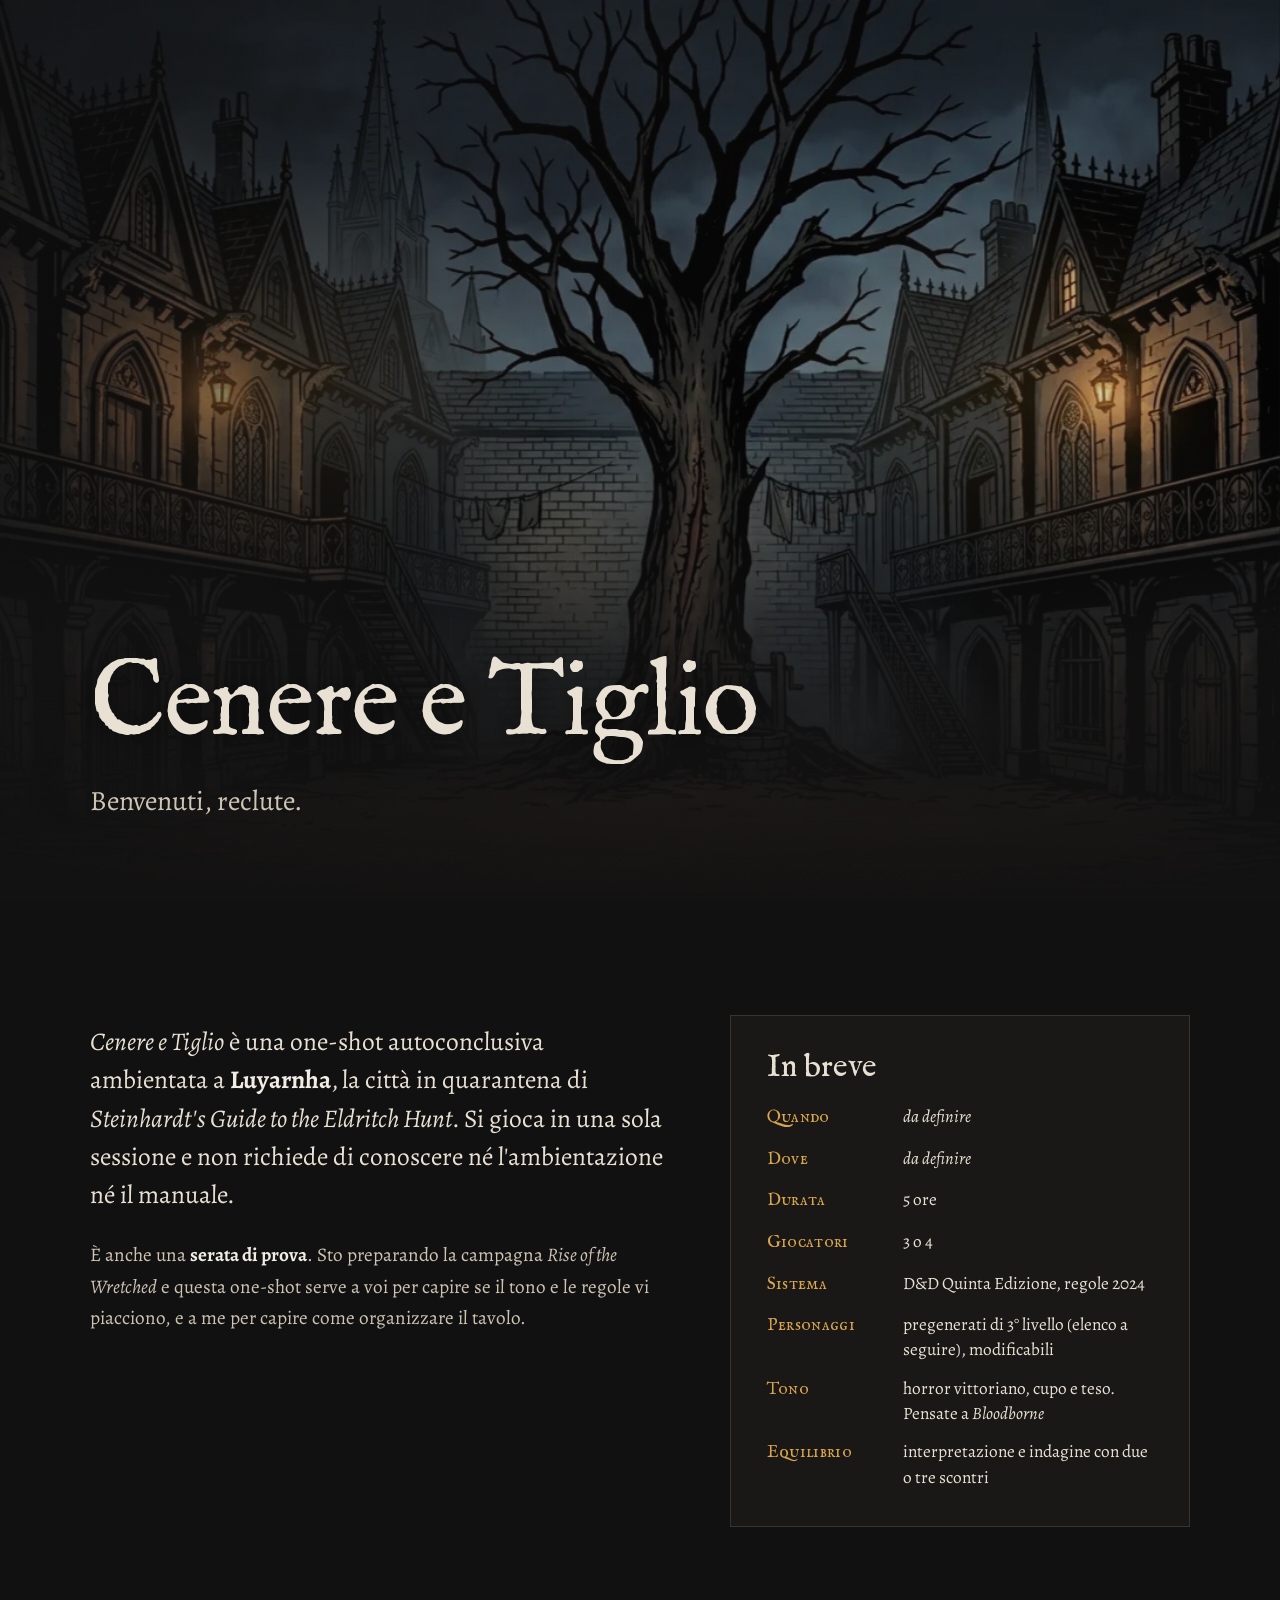
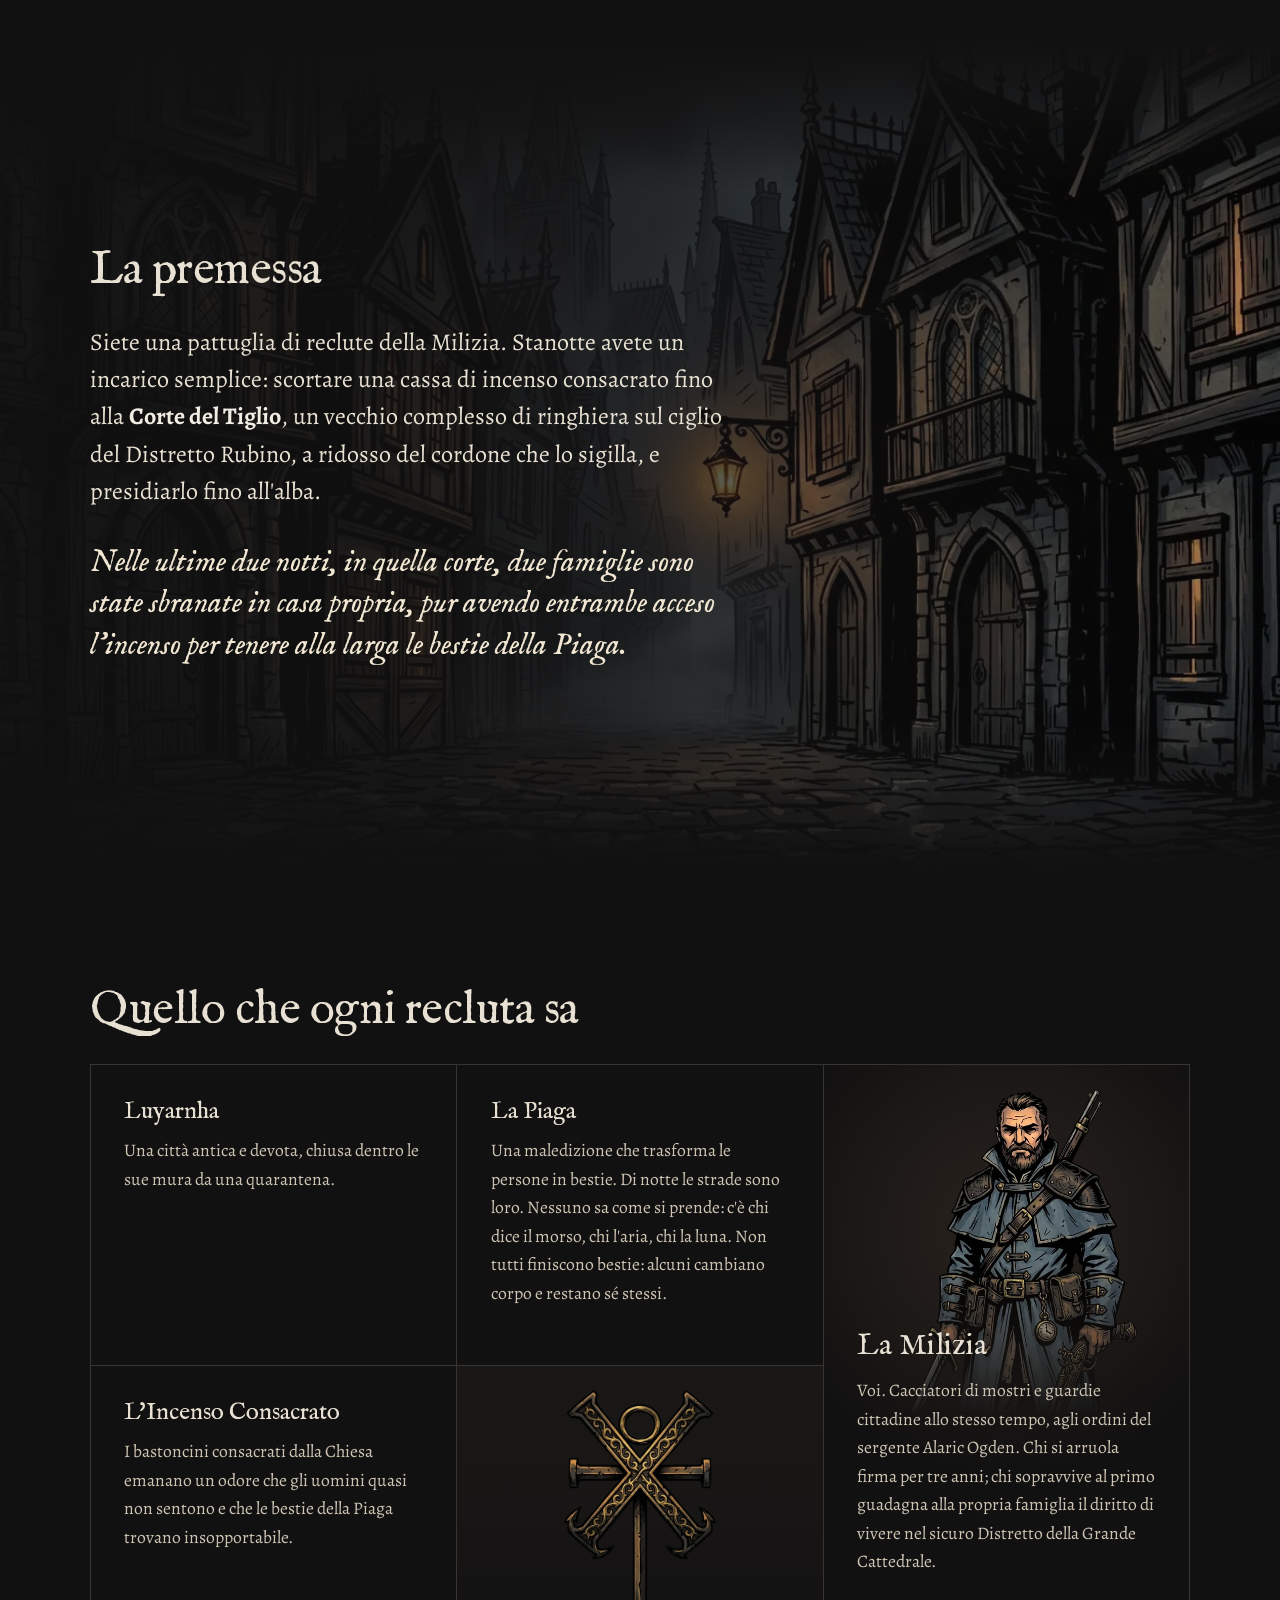
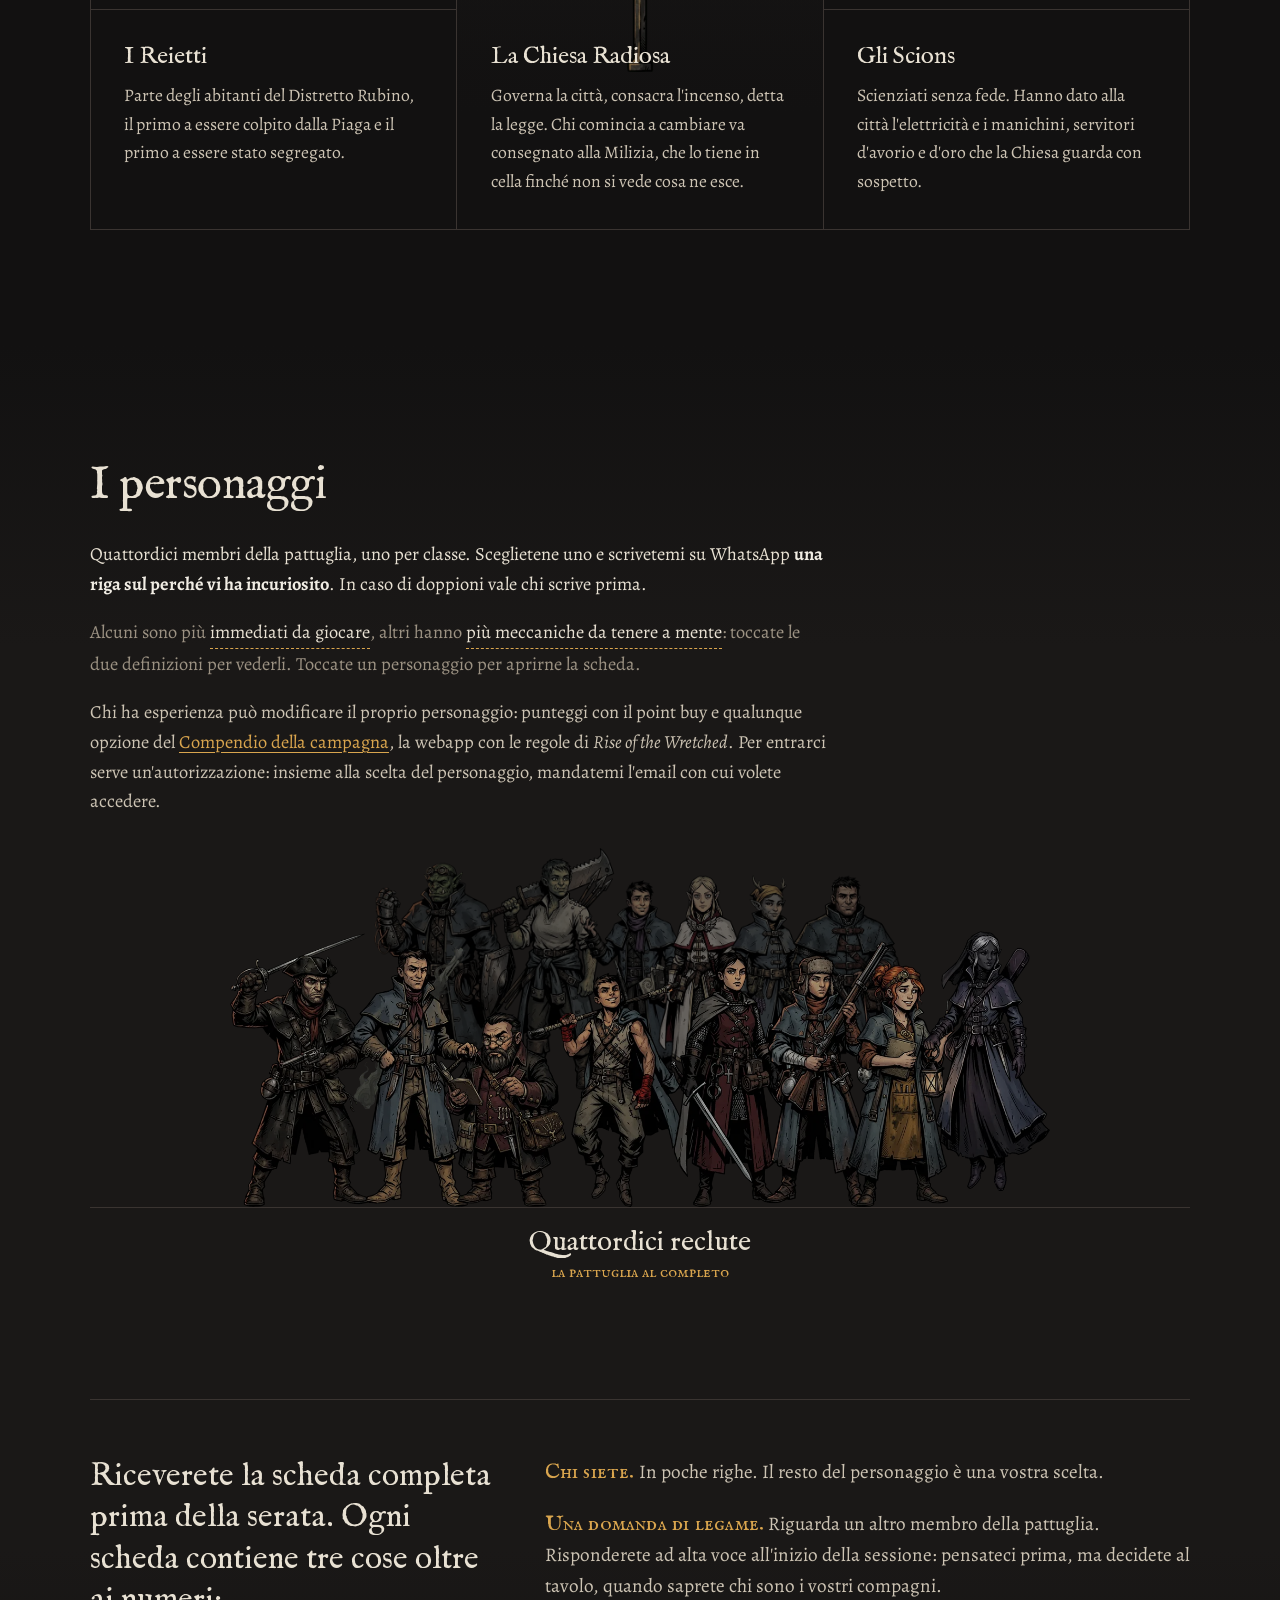
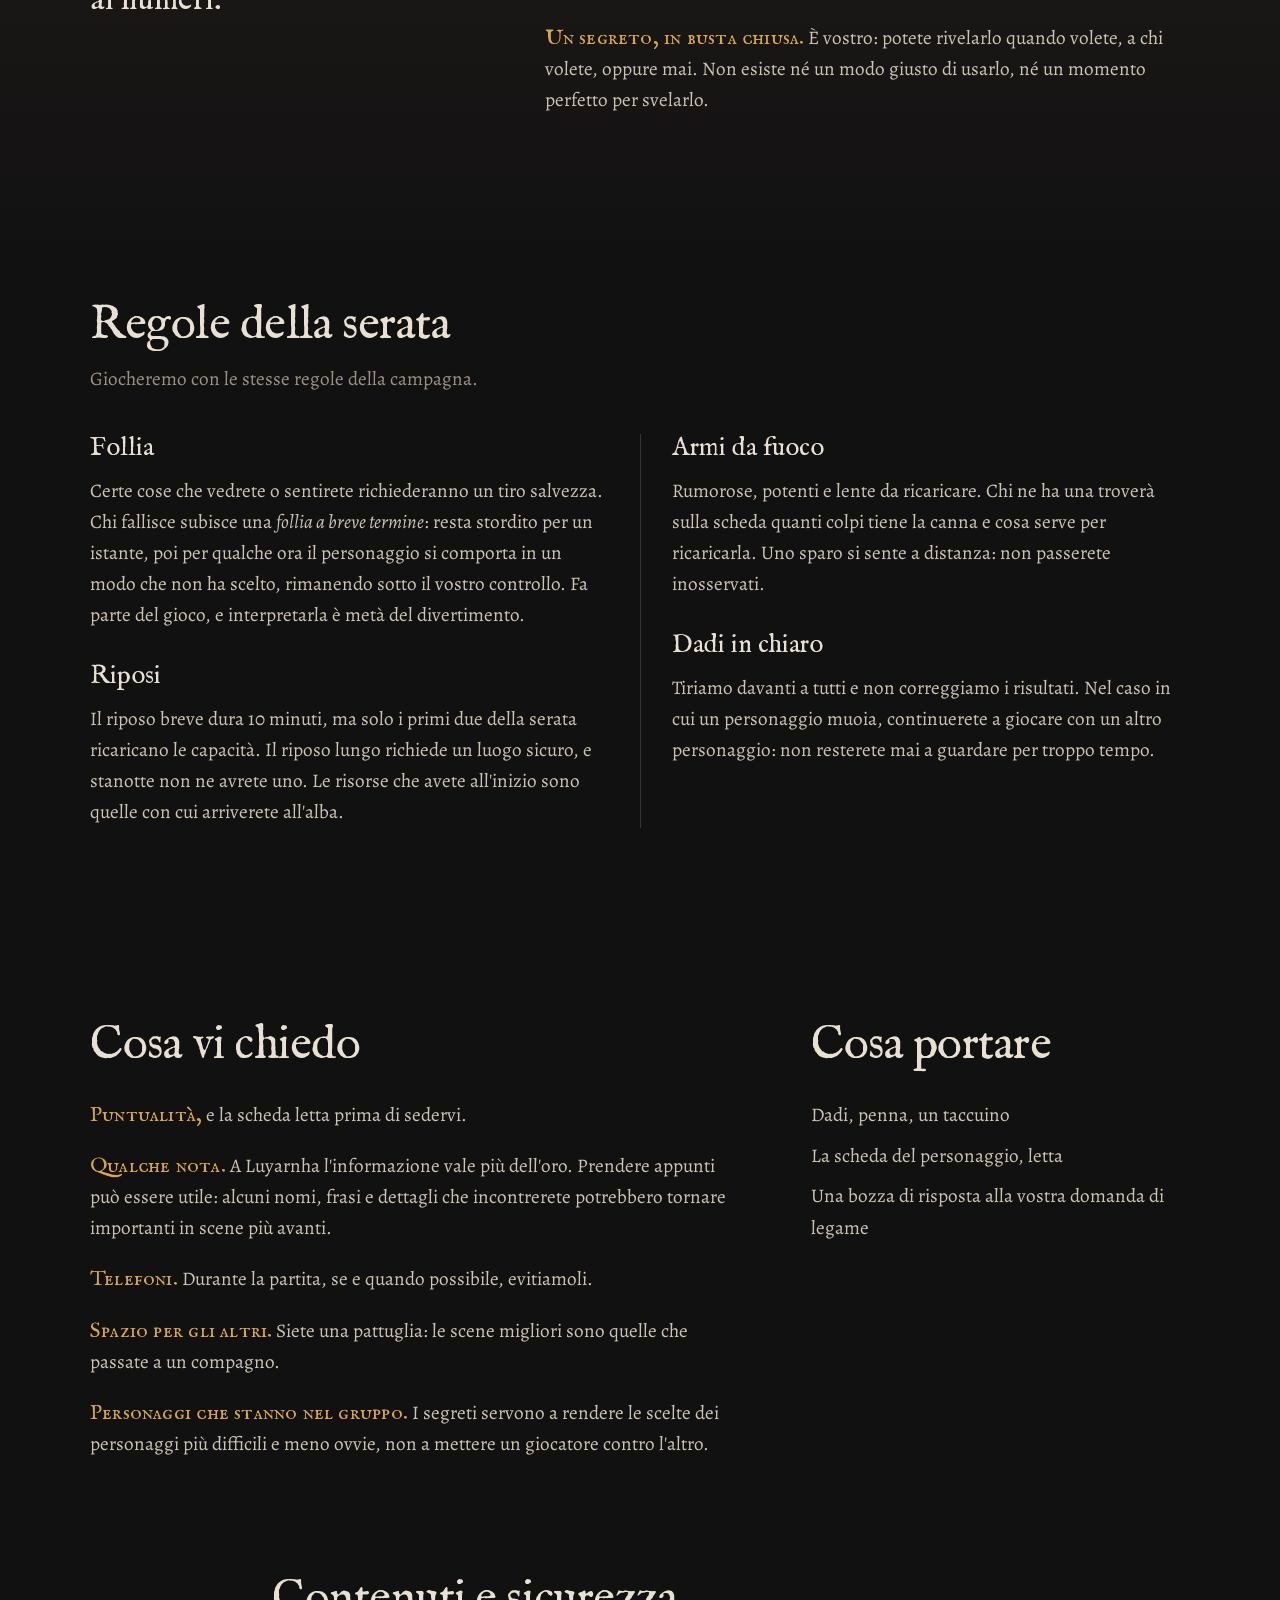
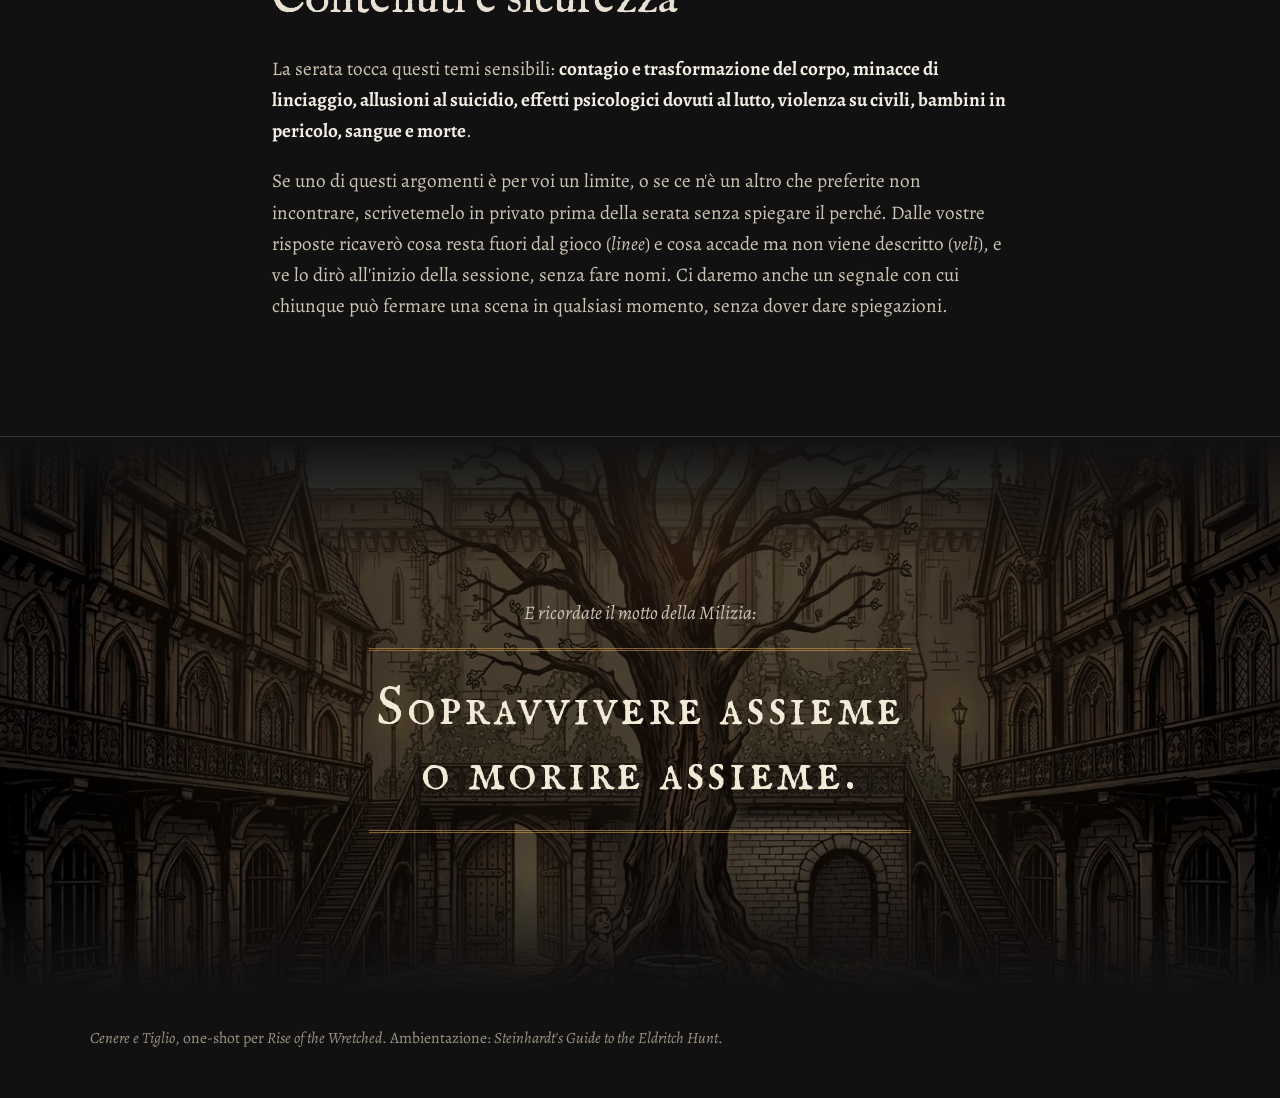
==== index.html @ 5879a82a "Via occhiello, strisce, riquadri, numerazioni e comparse del testo; filtro nella frase, palette fuli" ====
<!doctype html>
<html lang="it">
<head>
  <meta charset="utf-8">
  <meta name="viewport" content="width=device-width, initial-scale=1">
  <title>Cenere e Tiglio · Player Primer</title>
  <meta name="description" content="Una one-shot horror vittoriana a Luyarnha, la città in quarantena. Serata di prova per la campagna Rise of the Wretched.">
  <meta name="theme-color" content="#121111">
  <meta name="color-scheme" content="dark">

  <!-- Anteprima per WhatsApp: l'immagine deve avere un indirizzo assoluto -->
  <meta property="og:type" content="website">
  <meta property="og:locale" content="it_IT">
  <meta property="og:title" content="Cenere e Tiglio">
  <meta property="og:description" content="Benvenuti, reclute. Una one-shot a Luyarnha, la città in quarantena.">
  <meta property="og:image" content="https://eosgithub.github.io/cenere-e-tiglio/assets/img/anteprima.jpg">
  <meta property="og:image:width" content="1200">
  <meta property="og:image:height" content="630">

  <link rel="preload" as="image" href="assets/img/corte-del-tiglio.webp" imagesrcset="assets/img/corte-del-tiglio-800.webp 800w, assets/img/corte-del-tiglio.webp 1376w" imagesizes="100vw">
  <link rel="preload" as="font" type="font/woff2" href="assets/fonts/im-fell-english-latin-400-normal.woff2" crossorigin>
  <link rel="preload" as="font" type="font/woff2" href="assets/fonts/alegreya-latin-400-normal.woff2" crossorigin>
  <link rel="stylesheet" href="assets/style.css">
  <script>document.documentElement.classList.add('js')</script>
</head>
<body>

<nav class="nav" aria-label="Sezioni">
  <a class="nav__brand" href="#inizio">Cenere e Tiglio</a>
  <ul class="nav__links">
    <li><a href="#premessa">Premessa</a></li>
    <li><a href="#recluta">Cosa sapete</a></li>
    <li><a href="#personaggi">Personaggi</a></li>
    <li><a href="#regole">Regole</a></li>
    <li><a href="#sicurezza">Sicurezza</a></li>
  </ul>
</nav>

<header class="hero" id="inizio">
  <picture class="hero__bg">
    <source type="image/webp" srcset="assets/img/corte-del-tiglio-800.webp 800w, assets/img/corte-del-tiglio.webp 1376w" sizes="100vw">
    <img src="assets/img/corte-del-tiglio.webp" alt="La Corte del Tiglio al calare della notte: ballatoi in ferro battuto attorno a un grande tiglio spoglio e a un pozzo, due lanterne accese." width="1376" height="768" fetchpriority="high">
  </picture>
  <div class="hero__glow" aria-hidden="true"></div>
  <div class="hero__fog" aria-hidden="true"></div>
  <div class="hero__content">
    <h1 class="hero__title">Cenere e Tiglio</h1>
    <p class="hero__sub">Benvenuti, reclute.</p>
  </div>
</header>

<main>

  <section class="intro wrap" aria-label="Presentazione">
    <div class="intro__text">
      <p class="lede"><em>Cenere e Tiglio</em> è una one-shot autoconclusiva ambientata a <strong>Luyarnha</strong>, la città in quarantena di <em>Steinhardt's Guide to the Eldritch Hunt</em>. Si gioca in una sola sessione e non richiede di conoscere né l'ambientazione né il manuale.</p>
      <p>È anche una <strong>serata di prova</strong>. Sto preparando la campagna <em>Rise of the Wretched</em> e questa one-shot serve a voi per capire se il tono e le regole vi piacciono, e a me per capire come organizzare il tavolo.</p>
    </div>

    <aside class="orders" aria-labelledby="in-breve">
      <h2 id="in-breve" class="orders__title">In breve</h2>
      <dl class="orders__list">
        <div><dt>Quando</dt><dd><em>da definire</em></dd></div>
        <div><dt>Dove</dt><dd><em>da definire</em></dd></div>
        <div><dt>Durata</dt><dd>5 ore</dd></div>
        <div><dt>Giocatori</dt><dd>3 o 4</dd></div>
        <div><dt>Sistema</dt><dd>D&amp;D Quinta Edizione, regole 2024</dd></div>
        <div><dt>Personaggi</dt><dd>pregenerati di 3° livello (elenco a seguire), modificabili</dd></div>
        <div><dt>Tono</dt><dd>horror vittoriano, cupo e teso. Pensate a <em>Bloodborne</em></dd></div>
        <div><dt>Equilibrio</dt><dd>interpretazione e indagine con due o tre scontri</dd></div>
      </dl>
    </aside>
  </section>

  <section class="premise" id="premessa" aria-labelledby="premessa-titolo">
    <img class="premise__bg lantern" src="assets/img/vicolo-del-coprifuoco.webp" alt="" width="1376" height="768" loading="lazy" decoding="async">
    <div class="premise__inner wrap">
      <h2 id="premessa-titolo" class="h2">La premessa</h2>
      <p class="premise__lead">Siete una pattuglia di reclute della Milizia. Stanotte avete un incarico semplice: scortare una cassa di incenso consacrato fino alla <strong>Corte del Tiglio</strong>, un vecchio complesso di ringhiera sul ciglio del Distretto Rubino, a ridosso del cordone che lo sigilla, e presidiarlo fino all'alba.</p>
      <p class="premise__dread">Nelle ultime due notti, in quella corte, due famiglie sono state sbranate in casa propria, pur avendo entrambe acceso l'incenso per tenere alla larga le bestie della Piaga.</p>
    </div>
  </section>

  <section class="lore wrap" id="recluta" aria-labelledby="recluta-titolo">
    <h2 id="recluta-titolo" class="h2">Quello che ogni recluta sa</h2>
    <div class="lore__grid">
      <article class="lore__cell lore__cell--lu">
        <h3>Luyarnha</h3>
        <p>Una città antica e devota, chiusa dentro le sue mura da una quarantena.</p>
      </article>
      <article class="lore__cell lore__cell--pi">
        <h3>La Piaga</h3>
        <p>Una maledizione che trasforma le persone in bestie. Di notte le strade sono loro. Nessuno sa come si prende: c'è chi dice il morso, chi l'aria, chi la luna. Non tutti finiscono bestie: alcuni cambiano corpo e restano sé stessi.</p>
      </article>
      <article class="lore__cell lore__cell--mi">
        <img class="lore__ogden" src="assets/img/sergente-ogden.webp" alt="Il sergente Alaric Ogden: barba brizzolata, cappotto blu della Milizia, spada in una mano e pistola nell'altra." width="520" height="896" loading="lazy" decoding="async">
        <div class="lore__mi-text">
          <h3>La Milizia</h3>
          <p>Voi. Cacciatori di mostri e guardie cittadine allo stesso tempo, agli ordini del sergente Alaric Ogden. Chi si arruola firma per tre anni; chi sopravvive al primo guadagna alla propria famiglia il diritto di vivere nel sicuro Distretto della Grande Cattedrale.</p>
        </div>
      </article>
      <article class="lore__cell lore__cell--in">
        <h3>L'Incenso Consacrato</h3>
        <p>I bastoncini consacrati dalla Chiesa emanano un odore che gli uomini quasi non sentono e che le bestie della Piaga trovano insopportabile.</p>
      </article>
      <article class="lore__cell lore__cell--ch">
        <img class="lore__symbol" src="assets/img/innarda.webp" alt="L'Innarda, il simbolo della Chiesa Radiosa: ferro annerito e oro, un anello sopra una croce con quattro bracci uncinati." width="380" height="705" loading="lazy" decoding="async">
        <h3>La Chiesa Radiosa</h3>
        <p>Governa la città, consacra l'incenso, detta la legge. Chi comincia a cambiare va consegnato alla Milizia, che lo tiene in cella finché non si vede cosa ne esce.</p>
      </article>
      <article class="lore__cell lore__cell--re">
        <h3>I Reietti</h3>
        <p>Parte degli abitanti del Distretto Rubino, il primo a essere colpito dalla Piaga e il primo a essere stato segregato.</p>
      </article>
      <article class="lore__cell lore__cell--sc">
        <h3>Gli Scions</h3>
        <p>Scienziati senza fede. Hanno dato alla città l'elettricità e i manichini, servitori d'avorio e d'oro che la Chiesa guarda con sospetto.</p>
      </article>
    </div>
  </section>

  <section class="cast" id="personaggi" aria-labelledby="personaggi-titolo">
    <div class="wrap">
      <div class="cast__head">
        <h2 id="personaggi-titolo" class="h2">I personaggi</h2>
        <p>Quattordici membri della pattuglia, uno per classe. Sceglietene uno e scrivetemi su WhatsApp <strong>una riga sul perché vi ha incuriosito</strong>. In caso di doppioni vale chi scrive prima.</p>
        <p class="muted">Alcuni sono più <button type="button" class="inline-filter" data-filtro="immediati" aria-pressed="false">immediati da giocare</button>, altri hanno <button type="button" class="inline-filter" data-filtro="meccaniche" aria-pressed="false">più meccaniche da tenere a mente</button>: toccate le due definizioni per vederli. Toccate un personaggio per aprirne la scheda.</p>
        <p class="cast__custom">Chi ha esperienza può modificare il proprio personaggio: punteggi con il point buy e qualunque opzione del <a href="https://rotw-companion.pages.dev" target="_blank" rel="noopener">Compendio della campagna</a>, la webapp con le regole di <em>Rise of the Wretched</em>. Per entrarci serve un'autorizzazione: insieme alla scelta del personaggio, mandatemi l'email con cui volete accedere.</p>
      </div>
      <p class="sr-only" aria-live="polite" id="filtro-stato"></p>

      <!-- Al computer: la pattuglia schierata -->
      <div class="rank-wrap lantern" data-filtro="tutti">
      <ul class="rank rank--rear" role="list">
        <li><button type="button" class="fig" data-scheda="oswin" data-gruppo="meccaniche"><img src="assets/img/schiera/oswin.webp" alt="" width="348" height="560" loading="lazy" decoding="async"><span class="fig__cap"><span class="fig__name">Oswin Tarrant</span> <span class="fig__class">Artefice, orco</span> <span class="fig__line">Meccanico cresciuto nelle officine delle miniere. Rimette in funzione ciò che si rompe</span></span></button></li>
        <li><button type="button" class="fig" data-scheda="ghira" data-gruppo="immediati"><img src="assets/img/schiera/ghira.webp" alt="" width="334" height="560" loading="lazy" decoding="async"><span class="fig__cap"><span class="fig__name">Ghira Dolmen</span> <span class="fig__class">Barbaro, orca</span> <span class="fig__line">Trovata un mese fa davanti al cordone, senza memoria e senza nome</span></span></button></li>
        <li><button type="button" class="fig" data-scheda="lucan" data-gruppo="meccaniche"><img src="assets/img/schiera/lucan.webp" alt="" width="284" height="560" loading="lazy" decoding="async"><span class="fig__cap"><span class="fig__name">Lucan Fenwick</span> <span class="fig__class">Bardo, umano</span> <span class="fig__line">Ex voce del coro della Cattedrale, scrivano, uno che si fa raccontare le cose</span></span></button></li>
        <li><button type="button" class="fig" data-scheda="iveta" data-gruppo="meccaniche"><img src="assets/img/schiera/iveta.webp" alt="" width="241" height="560" loading="lazy" decoding="async"><span class="fig__cap"><span class="fig__name">Sorella Iveta Lorne</span> <span class="fig__class">Chierico, elfa</span> <span class="fig__line">Guaritrice di pattuglia, con la mantellina bianca. Crede nella Chiesa Radiosa</span></span></button></li>
        <li><button type="button" class="fig" data-scheda="sorrel" data-gruppo="meccaniche"><img src="assets/img/schiera/sorrel.webp" alt="" width="244" height="560" loading="lazy" decoding="async"><span class="fig__cap"><span class="fig__name">Sorrel Ashby</span> <span class="fig__class">Druido, elfa</span> <span class="fig__line">Erborista del bazar, prepara i decotti che tengono in piedi la squadra</span></span></button></li>
        <li><button type="button" class="fig" data-scheda="bran" data-gruppo="immediati"><img src="assets/img/schiera/bran.webp" alt="" width="297" height="560" loading="lazy" decoding="async"><span class="fig__cap"><span class="fig__name">Brannoch “Bran” Ostler</span> <span class="fig__class">Guerriero, umano</span> <span class="fig__line">Il più anziano di servizio, quello che firmerà il rapporto a fine missione</span></span></button></li>
      </ul>
      <ul class="rank rank--front" role="list">
        <li><button type="button" class="fig" data-scheda="halvard" data-gruppo="meccaniche"><img src="assets/img/schiera/halvard.webp" alt="" width="281" height="560" loading="lazy" decoding="async"><span class="fig__cap"><span class="fig__name">Halvard Pryce</span> <span class="fig__class">Jaeger, umano</span> <span class="fig__line">Un Cacciatore novizio, stocco in una mano, pistola nell'altra</span></span></button></li>
        <li><button type="button" class="fig" data-scheda="kasimir" data-gruppo="immediati"><img src="assets/img/schiera/kasimir.webp" alt="" width="285" height="560" loading="lazy" decoding="async"><span class="fig__cap"><span class="fig__name">Kasimir Dray</span> <span class="fig__class">Ladro, umano</span> <span class="fig__line">Nato nel Distretto Rubino, uscito tre giorni prima che lo segregassero</span></span></button></li>
        <li><button type="button" class="fig" data-scheda="emeric" data-gruppo="meccaniche"><img src="assets/img/schiera/emeric.webp" alt="" width="252" height="560" loading="lazy" decoding="async"><span class="fig__cap"><span class="fig__name">Dottor Emeric Hallow</span> <span class="fig__class">Mago, nano</span> <span class="fig__line">Medico di quartiere e anatomista. Prende appunti su tutto</span></span></button></li>
        <li><button type="button" class="fig" data-scheda="jory" data-gruppo="immediati"><img src="assets/img/schiera/jory.webp" alt="" width="355" height="560" loading="lazy" decoding="async"><span class="fig__cap"><span class="fig__name">Jory Tamm</span> <span class="fig__class">Monaco, umano</span> <span class="fig__line">Ragazzo di strada cresciuto in una palestra di lottatori. Il più giovane, il più veloce</span></span></button></li>
        <li><button type="button" class="fig" data-scheda="aldith" data-gruppo="immediati"><img src="assets/img/schiera/aldith.webp" alt="" width="234" height="560" loading="lazy" decoding="async"><span class="fig__cap"><span class="fig__name">Aldith Wren</span> <span class="fig__class">Paladino, umana</span> <span class="fig__line">Addestrata nella House of Blood. Un baluardo di rettitudine</span></span></button></li>
        <li><button type="button" class="fig" data-scheda="mina" data-gruppo="meccaniche"><img src="assets/img/schiera/mina.webp" alt="" width="268" height="560" loading="lazy" decoding="async"><span class="fig__cap"><span class="fig__name">Wilhelmina “Mina” Krauss</span> <span class="fig__class">Ranger, umana</span> <span class="fig__line">Tiratrice scelta. Riesce a rintracciare le bestie della Piaga prima di chiunque altro</span></span></button></li>
        <li><button type="button" class="fig" data-scheda="nell" data-gruppo="meccaniche"><img src="assets/img/schiera/nell.webp" alt="" width="208" height="560" loading="lazy" decoding="async"><span class="fig__cap"><span class="fig__name">Nell Quist</span> <span class="fig__class">Stregone, umana</span> <span class="fig__line">Apprendista orologiaia. Sa aggiustare qualsiasi cosa</span></span></button></li>
        <li><button type="button" class="fig" data-scheda="isolde" data-gruppo="meccaniche"><img src="assets/img/schiera/isolde.webp" alt="" width="266" height="560" loading="lazy" decoding="async"><span class="fig__cap"><span class="fig__name">Isolde Sedgwick</span> <span class="fig__class">Warlock, elfa</span> <span class="fig__line">Vedova. Nelle notti peggiori è quella che non ha mai paura</span></span></button></li>
      </ul>
    </div>
    <p class="muster__caption" aria-hidden="true"><span class="fig__name">Quattordici reclute</span> <span class="fig__class">la pattuglia al completo</span></p>

      <!-- Al telefono: le carte -->

      <ul class="cast__grid" role="list">
        <li class="pc" data-gruppo="meccaniche">
          <div class="pc__art"><img src="assets/img/pregenerati/oswin.webp" alt="Oswin Tarrant" width="520" height="785" loading="lazy" decoding="async"></div>
          <div class="pc__body">
            <p class="pc__class">Artefice, orco</p>
            <h3 class="pc__name"><button type="button" class="pc__open" data-scheda="oswin" aria-haspopup="dialog">Oswin Tarrant</button></h3>
            <p>Meccanico cresciuto nelle officine delle miniere. Rimette in funzione ciò che si rompe</p>
          </div>
        </li>
        <li class="pc" data-gruppo="immediati">
          <div class="pc__art"><img src="assets/img/pregenerati/ghira.webp" alt="Ghira Dolmen" width="520" height="871" loading="lazy" decoding="async"></div>
          <div class="pc__body">
            <p class="pc__class">Barbaro, orca</p>
            <h3 class="pc__name"><button type="button" class="pc__open" data-scheda="ghira" aria-haspopup="dialog">Ghira Dolmen</button></h3>
            <p>Trovata un mese fa davanti al cordone, senza memoria e senza nome</p>
          </div>
        </li>
        <li class="pc" data-gruppo="meccaniche">
          <div class="pc__art"><img src="assets/img/pregenerati/lucan.webp" alt="Lucan Fenwick" width="520" height="890" loading="lazy" decoding="async"></div>
          <div class="pc__body">
            <p class="pc__class">Bardo, umano</p>
            <h3 class="pc__name"><button type="button" class="pc__open" data-scheda="lucan" aria-haspopup="dialog">Lucan Fenwick</button></h3>
            <p>Ex voce del coro della Cattedrale, scrivano, uno che si fa raccontare le cose</p>
          </div>
        </li>
        <li class="pc" data-gruppo="meccaniche">
          <div class="pc__art"><img src="assets/img/pregenerati/iveta.webp" alt="Sorella Iveta Lorne" width="520" height="1068" loading="lazy" decoding="async"></div>
          <div class="pc__body">
            <p class="pc__class">Chierico, elfa</p>
            <h3 class="pc__name"><button type="button" class="pc__open" data-scheda="iveta" aria-haspopup="dialog">Sorella Iveta Lorne</button></h3>
            <p>Guaritrice di pattuglia, con la mantellina bianca. Crede nella Chiesa Radiosa</p>
          </div>
        </li>
        <li class="pc" data-gruppo="meccaniche">
          <div class="pc__art"><img src="assets/img/pregenerati/sorrel.webp" alt="Sorrel Ashby" width="520" height="1058" loading="lazy" decoding="async"></div>
          <div class="pc__body">
            <p class="pc__class">Druido, elfa</p>
            <h3 class="pc__name"><button type="button" class="pc__open" data-scheda="sorrel" aria-haspopup="dialog">Sorrel Ashby</button></h3>
            <p>Erborista del bazar, prepara i decotti che tengono in piedi la squadra</p>
          </div>
        </li>
        <li class="pc" data-gruppo="immediati">
          <div class="pc__art"><img src="assets/img/pregenerati/bran.webp" alt="Brannoch “Bran” Ostler" width="520" height="869" loading="lazy" decoding="async"></div>
          <div class="pc__body">
            <p class="pc__class">Guerriero, umano</p>
            <h3 class="pc__name"><button type="button" class="pc__open" data-scheda="bran" aria-haspopup="dialog">Brannoch “Bran” Ostler</button></h3>
            <p>Il più anziano di servizio, quello che firmerà il rapporto a fine missione</p>
          </div>
        </li>
        <li class="pc" data-gruppo="meccaniche">
          <div class="pc__art"><img src="assets/img/pregenerati/halvard.webp" alt="Halvard Pryce" width="520" height="964" loading="lazy" decoding="async"></div>
          <div class="pc__body">
            <p class="pc__class">Jaeger, umano</p>
            <h3 class="pc__name"><button type="button" class="pc__open" data-scheda="halvard" aria-haspopup="dialog">Halvard Pryce</button></h3>
            <p>Un Cacciatore novizio, stocco in una mano, pistola nell'altra</p>
          </div>
        </li>
        <li class="pc" data-gruppo="immediati">
          <div class="pc__art"><img src="assets/img/pregenerati/kasimir.webp" alt="Kasimir Dray" width="520" height="910" loading="lazy" decoding="async"></div>
          <div class="pc__body">
            <p class="pc__class">Ladro, umano</p>
            <h3 class="pc__name"><button type="button" class="pc__open" data-scheda="kasimir" aria-haspopup="dialog">Kasimir Dray</button></h3>
            <p>Nato nel Distretto Rubino, uscito tre giorni prima che lo segregassero</p>
          </div>
        </li>
        <li class="pc" data-gruppo="meccaniche">
          <div class="pc__art"><img src="assets/img/pregenerati/emeric.webp" alt="Dottor Emeric Hallow" width="520" height="768" loading="lazy" decoding="async"></div>
          <div class="pc__body">
            <p class="pc__class">Mago, nano</p>
            <h3 class="pc__name"><button type="button" class="pc__open" data-scheda="emeric" aria-haspopup="dialog">Dottor Emeric Hallow</button></h3>
            <p>Medico di quartiere e anatomista. Prende appunti su tutto</p>
          </div>
        </li>
        <li class="pc" data-gruppo="immediati">
          <div class="pc__art"><img src="assets/img/pregenerati/jory.webp" alt="Jory Tamm" width="520" height="653" loading="lazy" decoding="async"></div>
          <div class="pc__body">
            <p class="pc__class">Monaco, umano</p>
            <h3 class="pc__name"><button type="button" class="pc__open" data-scheda="jory" aria-haspopup="dialog">Jory Tamm</button></h3>
            <p>Ragazzo di strada cresciuto in una palestra di lottatori. Il più giovane, il più veloce</p>
          </div>
        </li>
        <li class="pc" data-gruppo="immediati">
          <div class="pc__art"><img src="assets/img/pregenerati/aldith.webp" alt="Aldith Wren" width="520" height="1079" loading="lazy" decoding="async"></div>
          <div class="pc__body">
            <p class="pc__class">Paladino, umana</p>
            <h3 class="pc__name"><button type="button" class="pc__open" data-scheda="aldith" aria-haspopup="dialog">Aldith Wren</button></h3>
            <p>Addestrata nella House of Blood. Un baluardo di rettitudine</p>
          </div>
        </li>
        <li class="pc" data-gruppo="meccaniche">
          <div class="pc__art"><img src="assets/img/pregenerati/mina.webp" alt="Wilhelmina “Mina” Krauss" width="520" height="980" loading="lazy" decoding="async"></div>
          <div class="pc__body">
            <p class="pc__class">Ranger, umana</p>
            <h3 class="pc__name"><button type="button" class="pc__open" data-scheda="mina" aria-haspopup="dialog">Wilhelmina “Mina” Krauss</button></h3>
            <p>Tiratrice scelta. Riesce a rintracciare le bestie della Piaga prima di chiunque altro</p>
          </div>
        </li>
        <li class="pc" data-gruppo="meccaniche">
          <div class="pc__art"><img src="assets/img/pregenerati/nell.webp" alt="Nell Quist" width="520" height="1166" loading="lazy" decoding="async"></div>
          <div class="pc__body">
            <p class="pc__class">Stregone, umana</p>
            <h3 class="pc__name"><button type="button" class="pc__open" data-scheda="nell" aria-haspopup="dialog">Nell Quist</button></h3>
            <p>Apprendista orologiaia. Sa aggiustare qualsiasi cosa</p>
          </div>
        </li>
        <li class="pc" data-gruppo="meccaniche">
          <div class="pc__art"><img src="assets/img/pregenerati/isolde.webp" alt="Isolde Sedgwick" width="520" height="968" loading="lazy" decoding="async"></div>
          <div class="pc__body">
            <p class="pc__class">Warlock, elfa</p>
            <h3 class="pc__name"><button type="button" class="pc__open" data-scheda="isolde" aria-haspopup="dialog">Isolde Sedgwick</button></h3>
            <p>Vedova. Nelle notti peggiori è quella che non ha mai paura</p>
          </div>
        </li>
      </ul>

      <div class="sheet">
        <p class="sheet__intro">Riceverete la scheda completa prima della serata. Ogni scheda contiene tre cose oltre ai numeri:</p>
        <div class="sheet__list">
          <p><b>Chi siete.</b> In poche righe. Il resto del personaggio è una vostra scelta.</p>
          <p><b>Una domanda di legame.</b> Riguarda un altro membro della pattuglia. Risponderete ad alta voce all'inizio della sessione: pensateci prima, ma decidete al tavolo, quando saprete chi sono i vostri compagni.</p>
          <p><b>Un segreto, in busta chiusa.</b> È vostro: potete rivelarlo quando volete, a chi volete, oppure mai. Non esiste né un modo giusto di usarlo, né un momento perfetto per svelarlo.</p>
        </div>
      </div>
    </div>
  </section>

  <section class="rules wrap" id="regole" aria-labelledby="regole-titolo">
    <div class="rules__head">
      <h2 id="regole-titolo" class="h2">Regole della serata</h2>
      <p class="muted">Giocheremo con le stesse regole della campagna.</p>
    </div>
    <div class="rules__cols">
      <article class="rule">
        <h3>Follia</h3>
        <p>Certe cose che vedrete o sentirete richiederanno un tiro salvezza. Chi fallisce subisce una <em>follia a breve termine</em>: resta stordito per un istante, poi per qualche ora il personaggio si comporta in un modo che non ha scelto, rimanendo sotto il vostro controllo. Fa parte del gioco, e interpretarla è metà del divertimento.</p>
      </article>
      <article class="rule">
        <h3>Riposi</h3>
        <p>Il riposo breve dura 10 minuti, ma solo i primi due della serata ricaricano le capacità. Il riposo lungo richiede un luogo sicuro, e stanotte non ne avrete uno. Le risorse che avete all'inizio sono quelle con cui arriverete all'alba.</p>
      </article>
      <article class="rule">
        <h3>Armi da fuoco</h3>
        <p>Rumorose, potenti e lente da ricaricare. Chi ne ha una troverà sulla scheda quanti colpi tiene la canna e cosa serve per ricaricarla. Uno sparo si sente a distanza: non passerete inosservati.</p>
      </article>
      <article class="rule">
        <h3>Dadi in chiaro</h3>
        <p>Tiriamo davanti a tutti e non correggiamo i risultati. Nel caso in cui un personaggio muoia, continuerete a giocare con un altro personaggio: non resterete mai a guardare per troppo tempo.</p>
      </article>
    </div>
  </section>

  <section class="asks wrap" aria-label="Cosa vi chiedo e cosa portare">
    <div class="asks__col">
      <h2 class="h2">Cosa vi chiedo</h2>
      <ul class="asks__list">
        <li><strong>Puntualità,</strong> e la scheda letta prima di sedervi.</li>
        <li><strong>Qualche nota.</strong> A Luyarnha l'informazione vale più dell'oro. Prendere appunti può essere utile: alcuni nomi, frasi e dettagli che incontrerete potrebbero tornare importanti in scene più avanti.</li>
        <li><strong>Telefoni.</strong> Durante la partita, se e quando possibile, evitiamoli.</li>
        <li><strong>Spazio per gli altri.</strong> Siete una pattuglia: le scene migliori sono quelle che passate a un compagno.</li>
        <li><strong>Personaggi che stanno nel gruppo.</strong> I segreti servono a rendere le scelte dei personaggi più difficili e meno ovvie, non a mettere un giocatore contro l'altro.</li>
      </ul>
    </div>
    <div class="asks__col asks__col--kit">
      <h2 class="h2">Cosa portare</h2>
      <ul class="kit">
        <li>Dadi, penna, un taccuino</li>
        <li>La scheda del personaggio, letta</li>
        <li>Una bozza di risposta alla vostra domanda di legame</li>
      </ul>
    </div>
  </section>

  <section class="safety wrap" id="sicurezza" aria-labelledby="sicurezza-titolo">
    <div class="safety__inner">
      <h2 id="sicurezza-titolo" class="h2">Contenuti e sicurezza</h2>
      <p>La serata tocca questi temi sensibili: <strong>contagio e trasformazione del corpo, minacce di linciaggio, allusioni al suicidio, effetti psicologici dovuti al lutto, violenza su civili, bambini in pericolo, sangue e morte</strong>.</p>
      <p>Se uno di questi argomenti è per voi un limite, o se ce n'è un altro che preferite non incontrare, scrivetemelo in privato prima della serata senza spiegare il perché. Dalle vostre risposte ricaverò cosa resta fuori dal gioco (<em>linee</em>) e cosa accade ma non viene descritto (<em>veli</em>), e ve lo dirò all'inizio della sessione, senza fare nomi. Ci daremo anche un segnale con cui chiunque può fermare una scena in qualsiasi momento, senza dover dare spiegazioni.</p>
    </div>
  </section>

  <section class="motto" aria-label="Il motto della Milizia">
    <img class="motto__bg lantern" src="assets/img/corte-all-alba.webp" alt="" width="1376" height="768" loading="lazy" decoding="async">
    <div class="wrap">
      <p class="motto__lead">E ricordate il motto della Milizia:</p>
      <p class="motto__text">Sopravvivere assieme<br>o morire assieme.</p>
    </div>
  </section>

</main>

<footer class="footer wrap">
  <p><em>Cenere e Tiglio</em>, one-shot per <em>Rise of the Wretched</em>. Ambientazione: <em>Steinhardt's Guide to the Eldritch Hunt</em>.</p>
</footer>

<dialog class="sk" id="scheda" aria-labelledby="scheda-titolo">
  <div class="sk__frame">
    <div class="sk__art"><img src="" alt="" width="520" height="1000"></div>
    <article class="sk__body" tabindex="-1"></article>
    <nav class="sk__nav" aria-label="Scheda">
      <button type="button" data-sk="prev">precedente</button>
      <button type="button" data-sk="next">successivo</button>
      <button type="button" data-sk="close">chiudi</button>
    </nav>
  </div>
</dialog>

<script src="assets/schede.js" defer></script>
<script src="assets/main.js" defer></script>
</body>
</html>
---- assets/style.css ----
/* Cenere e Tiglio · Player Primer
   Notte gotica: neutri freddi come le illustrazioni, un solo accento (la luce della lanterna).
   Tema scuro fisso per scelta del master. Spigoli vivi ovunque (radius 0). */

@font-face { font-family: "Fell"; src: url("fonts/im-fell-english-latin-400-normal.woff2") format("woff2"); font-style: normal; font-display: swap; }
@font-face { font-family: "Fell"; src: url("fonts/im-fell-english-latin-400-italic.woff2") format("woff2"); font-style: italic; font-display: swap; }
@font-face { font-family: "Fell SC"; src: url("fonts/im-fell-english-sc-latin-400-normal.woff2") format("woff2"); font-display: swap; }
@font-face { font-family: "Alegreya"; src: url("fonts/alegreya-latin-400-normal.woff2") format("woff2"); font-weight: 400; font-style: normal; font-display: swap; }
@font-face { font-family: "Alegreya"; src: url("fonts/alegreya-latin-400-italic.woff2") format("woff2"); font-weight: 400; font-style: italic; font-display: swap; }
@font-face { font-family: "Alegreya"; src: url("fonts/alegreya-latin-700-normal.woff2") format("woff2"); font-weight: 700; font-style: normal; font-display: swap; }

:root {
  color-scheme: dark;
  --bg: #121111;
  --bg-2: #1a1817;
  --surface: #1f1c1b;
  --line: #3a3431;
  --text: #e8e1d3;
  --text-2: #cdc4b4;
  --muted: #9c9283;
  --accent: #d9a54e;          /* luce di lanterna */
  --accent-soft: rgb(217 165 78 / .14);
  --display: "Fell", "IM Fell English", Georgia, serif;
  --display-sc: "Fell SC", "IM Fell English SC", Georgia, serif;
  --body: "Alegreya", Georgia, serif;
  --wrap: 1180px;
  --gutter: clamp(1rem, 4vw, 2.5rem);
  --ease: cubic-bezier(.16, 1, .3, 1);
  /* Livelli: 1 contenuto sopra gli sfondi, 20 barra di navigazione, 30 grana */
}

*, *::before, *::after { box-sizing: border-box; }
html { scroll-behavior: smooth; scroll-padding-top: 4.5rem; -webkit-text-size-adjust: 100%; }
body {
  margin: 0;
  background: var(--bg);
  color: var(--text);
  font: 400 1.2rem/1.62 var(--body);
  font-feature-settings: "kern", "liga", "onum";
  text-rendering: optimizeLegibility;
  -webkit-font-smoothing: antialiased;
  overflow-x: hidden;
}
/* Grana leggera, fissa e non interattiva */
body::after {
  content: "";
  position: fixed; inset: 0; z-index: 30; pointer-events: none;
  opacity: .07; mix-blend-mode: overlay;
  background-image: url("data:image/svg+xml,%3Csvg xmlns='http://www.w3.org/2000/svg' width='160' height='160'%3E%3Cfilter id='n'%3E%3CfeTurbulence type='fractalNoise' baseFrequency='.9' numOctaves='2' stitchTiles='stitch'/%3E%3C/filter%3E%3Crect width='100%25' height='100%25' filter='url(%23n)'/%3E%3C/svg%3E");
}

img { max-width: 100%; display: block; }
a { color: inherit; }
strong { font-weight: 700; color: #f1ede4; }
p { margin: 0 0 1em; }
p:last-child { margin-bottom: 0; }

.wrap { width: 100%; max-width: var(--wrap); margin-inline: auto; padding-inline: var(--gutter); }
.muted { color: var(--muted); }
.sr-only { position: absolute; width: 1px; height: 1px; overflow: hidden; clip: rect(0 0 0 0); white-space: nowrap; }

.h2 {
  font: 400 clamp(1.95rem, 1.4rem + 2.1vw, 2.9rem)/1.1 var(--display);
  letter-spacing: -.01em;
  margin: 0 0 .6em;
  color: var(--text);
}
h3 { font: 400 1.5rem/1.15 var(--display); margin: 0 0 .45em; }

:focus-visible { outline: 2px solid var(--accent); outline-offset: 3px; }

/* Navigazione */
.nav {
  position: fixed; inset: 0 0 auto; z-index: 20;
  height: 3.75rem;
  display: flex; align-items: center; justify-content: space-between; gap: 1.5rem;
  padding-inline: var(--gutter);
  background: rgb(18 17 17 / .0);
  border-bottom: 1px solid transparent;
  transition: background .5s var(--ease), border-color .5s var(--ease), transform .5s var(--ease);
  transform: translateY(-100%);
}
.nav.is-on { background: rgb(18 17 17 / .9); border-color: var(--line); transform: none; backdrop-filter: blur(8px); -webkit-backdrop-filter: blur(8px); }
.nav__brand { font: 400 1.35rem/1 var(--display); text-decoration: none; color: var(--text); white-space: nowrap; }
.nav__links { display: flex; gap: clamp(1rem, 2vw, 1.75rem); list-style: none; margin: 0; padding: 0; }
.nav__links a { text-decoration: none; color: var(--text-2); font-size: 1rem; transition: color .25s; white-space: nowrap; }
.nav__links a:hover { color: var(--accent); }
@media (max-width: 767px) { .nav__links { display: none; } }

/* Apertura */
.hero {
  position: relative;
  min-height: 100dvh;
  display: grid; align-items: end;
  overflow: hidden;
  isolation: isolate;
}
.hero__bg, .hero__bg img { position: absolute; inset: 0; width: 100%; height: 100%; }
.hero__bg img { object-fit: cover; object-position: 50% 40%; }
.hero::after {
  content: ""; position: absolute; inset: 0; z-index: 0;
  background:
    linear-gradient(to top, var(--bg) 0%, rgb(18 17 17 / .82) 22%, rgb(18 17 17 / .18) 55%, rgb(18 17 17 / .35) 100%),
    linear-gradient(to right, rgb(18 17 17 / .6), transparent 60%);
}
.hero__glow {
  position: absolute; inset: 0; z-index: 0; pointer-events: none;
  background:
    radial-gradient(28vmax 22vmax at 24% 43%, rgb(240 170 70 / .16), transparent 70%),
    radial-gradient(28vmax 22vmax at 79% 43%, rgb(240 170 70 / .14), transparent 70%);
  mix-blend-mode: screen;
}
.hero__fog {
  position: absolute; left: -20%; right: -20%; bottom: 8%; height: 45%; z-index: 0; pointer-events: none;
  background:
    radial-gradient(40% 50% at 20% 60%, rgb(170 180 195 / .10), transparent 70%),
    radial-gradient(35% 45% at 60% 70%, rgb(170 180 195 / .08), transparent 70%),
    radial-gradient(30% 40% at 90% 55%, rgb(170 180 195 / .07), transparent 70%);
  filter: blur(14px);
}
.hero__content {
  position: relative; z-index: 1;
  width: 100%; max-width: var(--wrap); margin-inline: auto;
  padding: 6rem var(--gutter) clamp(3.5rem, 9vh, 6rem);
}
.hero__title {
  font: 400 clamp(3.1rem, 1.8rem + 6.4vw, 6.6rem)/1 var(--display);
  letter-spacing: -.012em;
  margin: 0 0 .15em;
  padding-bottom: .08em;
  text-shadow: 0 2px 30px rgb(0 0 0 / .6);
}
.hero__sub { font: 400 clamp(1.3rem, 1.1rem + .8vw, 1.75rem)/1.3 var(--body); color: var(--text-2); margin: 0; }

/* Presentazione e ordine di servizio */
.intro {
  display: grid; gap: clamp(2.5rem, 5vw, 5rem);
  grid-template-columns: minmax(0, 1.25fr) minmax(0, 1fr);
  align-items: start;
  padding-block: clamp(4rem, 9vw, 7.5rem);
}
.intro__text { max-width: 62ch; padding-top: .5rem; }
.lede { font-size: clamp(1.3rem, 1.15rem + .55vw, 1.6rem); line-height: 1.5; color: var(--text); }
.intro__text p:not(.lede) { color: var(--text-2); }
.orders {
  background: var(--bg-2);
  border: 1px solid var(--line);
  padding: clamp(1.5rem, 3vw, 2.25rem);
}
.orders__title { font: 400 2rem/1 var(--display); margin: 0 0 1.25rem; }
.orders__list { margin: 0; display: grid; gap: .85rem; }
.orders__list div { display: grid; grid-template-columns: 7.5rem 1fr; gap: 1rem; align-items: baseline; }
.orders__list dt { font-family: var(--display-sc); letter-spacing: .02em; color: var(--accent); font-size: 1.08rem; }
.orders__list dd { margin: 0; font-size: 1.08rem; line-height: 1.45; }
@media (max-width: 860px) {
  .intro { grid-template-columns: 1fr; }
}
@media (max-width: 420px) {
  .orders__list div { grid-template-columns: 1fr; gap: .1rem; }
}

/* Premessa, a tutta larghezza sul vicolo */
.premise {
  position: relative; isolation: isolate; overflow: hidden;
  min-height: min(92vh, 52rem);
  display: grid; align-items: center;
  padding-block: clamp(5rem, 12vw, 9rem);
}
.premise__bg { position: absolute; inset: 0; width: 100%; height: 100%; object-fit: cover; object-position: 60% 50%; z-index: -2; }
.premise::before {
  content: ""; position: absolute; inset: 0; z-index: -1;
  background:
    linear-gradient(to bottom, var(--bg) 0%, transparent 18%, transparent 82%, var(--bg) 100%),
    linear-gradient(to right, rgb(18 17 17 / .94) 0%, rgb(18 17 17 / .82) 45%, rgb(18 17 17 / .25) 100%);
}
.premise__inner > * { max-width: 40rem; }
.premise__lead { font-size: clamp(1.25rem, 1.1rem + .5vw, 1.5rem); line-height: 1.55; }
.premise__dread {
  font: italic 400 clamp(1.45rem, 1.2rem + .9vw, 1.95rem)/1.35 var(--display);
  color: #f0e6d2;
  margin-top: 2rem;
}
@media (max-width: 767px) {
  .premise::before { background: linear-gradient(to bottom, var(--bg) 0%, rgb(18 17 17 / .78) 20%, rgb(18 17 17 / .86) 80%, var(--bg) 100%); }
}

/* Cosa sa una recluta: griglia a sette celle */
.lore { padding-block: clamp(4.5rem, 9vw, 7.5rem); }
.lore__grid {
  display: grid; gap: 1px;
  background: var(--line);
  border: 1px solid var(--line);
  grid-template-columns: repeat(3, minmax(0, 1fr));
  grid-template-areas:
    "lu pi mi"
    "in ch mi"
    "re ch sc";
}
.lore__cell { background: var(--bg); padding: clamp(1.5rem, 2.6vw, 2.25rem); position: relative; }
.lore__cell p { color: var(--text-2); font-size: 1.1rem; }
.lore__cell--lu { grid-area: lu; }
.lore__cell--pi { grid-area: pi; }
.lore__cell--in { grid-area: in; }
.lore__cell--re { grid-area: re; }
.lore__cell--sc { grid-area: sc; }
.lore__cell--mi {
  grid-area: mi;
  display: flex; flex-direction: column; justify-content: flex-end;
  background: radial-gradient(90% 60% at 50% 30%, #2a231e 0%, var(--bg) 75%);
  overflow: hidden; min-height: 34rem;
}
.lore__ogden {
  position: absolute; top: 1.5rem; left: 50%; transform: translateX(-50%);
  width: 72%; max-width: 19rem; height: auto;
  -webkit-mask-image: linear-gradient(to bottom, #000 38%, transparent 72%);
          mask-image: linear-gradient(to bottom, #000 38%, transparent 72%);
}
.lore__mi-text { position: relative; }
.lore__cell--mi h3 { font-size: 1.85rem; }
.lore__cell--ch {
  grid-area: ch;
  display: flex; flex-direction: column; justify-content: flex-end;
  background: linear-gradient(to bottom, var(--bg-2), var(--bg));
  overflow: hidden; min-height: 26rem;
}
.lore__symbol {
  position: absolute; top: 1.5rem; left: 50%; transform: translateX(-50%);
  width: 9.5rem; height: auto; opacity: .9;
}
.lore__cell--ch h3, .lore__cell--ch p { position: relative; }
.lore__cell--ch::before {
  content: ""; position: absolute; inset: auto 0 0; height: 70%;
  background: linear-gradient(to top, var(--bg) 35%, transparent);
}
@media (max-width: 960px) {
  .lore__grid {
    grid-template-columns: repeat(2, minmax(0, 1fr));
    grid-template-areas: "mi lu" "mi pi" "ch in" "ch re" "sc sc";
  }
}
@media (max-width: 640px) {
  .lore__grid { grid-template-columns: 1fr; grid-template-areas: "lu" "pi" "mi" "in" "ch" "re" "sc"; }
  .lore__cell--mi { min-height: 30rem; }
  .lore__cell--ch { min-height: 24rem; }
}

/* Personaggi */
.cast {
  padding-block: clamp(4.5rem, 9vw, 7.5rem);
  background: linear-gradient(to bottom, var(--bg), var(--bg-2) 20%, var(--bg-2) 80%, var(--bg));
}
.cast__head { max-width: 46rem; margin-bottom: 2rem; }
.cast__head p { font-size: 1.15rem; }
.cast__custom { color: var(--text-2); }
.cast__custom a { color: var(--accent); text-underline-offset: .2em; text-decoration-thickness: 1px; }
.cast__custom a:hover { color: var(--text); }

.inline-filter {
  appearance: none; background: none; border: 0; margin: 0; padding: 0 0 .05em; cursor: pointer;
  font: inherit; color: var(--text);
  border-bottom: 1px dashed var(--accent);
}
.inline-filter:hover { color: var(--accent); }
.inline-filter[aria-pressed="true"] { color: var(--accent); border-bottom: 2px solid var(--accent); }

/* Flex e non grid: l'ultima riga incompleta resta centrata, anche dopo il filtro */
.cast__grid {
  --cols: 4; --gap: 1.25rem;
  list-style: none; margin: 0 0 clamp(4rem, 8vw, 6rem); padding: 0;
  display: flex; flex-wrap: wrap; justify-content: center; gap: var(--gap);
}
@media (max-width: 1000px) { .cast__grid { --cols: 3; } }
@media (max-width: 700px)  { .cast__grid { --cols: 2; --gap: .75rem; } }
.pc {
  flex: 0 0 calc((100% - (var(--cols) - 1) * var(--gap)) / var(--cols));
  min-width: 0;
  position: relative;
  display: flex; flex-direction: column;
  background: var(--bg);
  border: 1px solid var(--line);
  transition: border-color .35s var(--ease), transform .35s var(--ease);
}
.pc[hidden] { display: none; }
.pc.is-entering { animation: pc-in .5s var(--ease) both; }
@keyframes pc-in { from { opacity: 0; transform: translateY(10px); } }
.pc__art {
  position: relative; aspect-ratio: 4 / 5; overflow: hidden;
  background: radial-gradient(70% 60% at 50% 45%, #27211d 0%, #141211 80%);
  display: flex; align-items: flex-end; justify-content: center;
  padding: 1rem 1rem 0;
}
.pc__art::after {
  content: ""; position: absolute; inset: auto 0 0; height: 30%;
  background: linear-gradient(to top, var(--bg), transparent);
}
.pc__art img {
  height: 100%; width: auto; max-width: 100%; object-fit: contain; object-position: bottom;
  filter: brightness(.82) saturate(.9);
  transition: filter .5s var(--ease), transform .6s var(--ease);
}
.pc__body { padding: .25rem 1.25rem 1.4rem; }
.pc__class { font-family: var(--display-sc); letter-spacing: .02em; color: var(--accent); font-size: 1rem; margin-bottom: .2rem; }
.pc__name { font-size: 1.55rem; margin-bottom: .4rem; }
.pc__open {
  appearance: none; background: none; border: 0; padding: 0; margin: 0;
  font: inherit; color: inherit; text-align: left; cursor: pointer;
}
.pc__open::after { content: ""; position: absolute; inset: 0; z-index: 1; }  /* tutta la carta apre la scheda */
.pc__open:focus-visible { outline: none; }
.pc:has(.pc__open:focus-visible) { outline: 2px solid var(--accent); outline-offset: 3px; }
.pc__body p:last-child { color: var(--text-2); font-size: 1.05rem; line-height: 1.45; }
@media (max-width: 560px) {
  .pc__art { padding: .6rem .6rem 0; }
  .pc__body { padding: .1rem .8rem 1rem; }
  .pc__class { font-size: .9rem; }
  .pc__name { font-size: 1.2rem; }
  .pc__body p:last-child { font-size: .95rem; }
}
@media (hover: hover) {
  .pc:hover { border-color: rgb(217 165 78 / .45); }
  .pc:hover .pc__art img { filter: brightness(1.02) saturate(1); transform: translateY(-4px); }
}

/* La pattuglia schierata: solo al computer. Al telefono restano le carte. */
.rank-wrap, .muster__caption { display: none; }
@media (min-width: 761px) {
  .cast__grid { display: none; }
  .rank-wrap {
    --h: clamp(13rem, 23vw, 23rem);
    display: block; position: relative;
    margin: 1rem auto 0;
    border-bottom: 1px solid var(--line);
  }
  .rank { display: flex; justify-content: center; align-items: flex-end; list-style: none; margin: 0; padding: 0; pointer-events: none; }
  .rank li { margin-inline: calc(var(--h) * -.075); }
  .rank--front { position: relative; z-index: 1; margin-top: calc(var(--h) * -.6); }
  .fig { position: relative; display: block; appearance: none; background: none; border: 0; padding: 0; margin: 0; pointer-events: none; }
  .fig img { width: auto; height: var(--h); max-width: none; filter: brightness(.7) saturate(.85); transition: filter .2s ease-out; }
  .rank--rear .fig img { height: calc(var(--h) * .82); filter: brightness(.45) saturate(.7); }
  .fig:focus-visible { z-index: 3; outline-offset: -2px; }
  .rank-wrap.is-lit { cursor: pointer; }
  .rank-wrap.is-lit .fig img,
  .rank-wrap:has(.fig:focus-visible) .fig img { filter: brightness(.25) saturate(.55); }
  .rank-wrap[data-filtro="immediati"] .fig:not([data-gruppo="immediati"]) img,
  .rank-wrap[data-filtro="meccaniche"] .fig:not([data-gruppo="meccaniche"]) img { filter: brightness(.16) saturate(.4); }
  .rank-wrap[data-filtro="immediati"] .fig[data-gruppo="immediati"] img,
  .rank-wrap[data-filtro="meccaniche"] .fig[data-gruppo="meccaniche"] img { filter: brightness(.95); }
  .rank-wrap .fig.lit img, .rank-wrap .fig:focus-visible img { filter: none; }
  .fig__cap { position: absolute; width: 1px; height: 1px; overflow: hidden; clip: rect(0 0 0 0); white-space: nowrap; }
  .muster__caption { display: block; min-height: 6.2rem; margin: 1.2rem auto clamp(3rem, 6vw, 4.5rem); max-width: 40rem; text-align: center; }
  .muster__caption .fig__name { display: block; font: 400 1.75rem/1.1 var(--display); }
  .muster__caption .fig__class { display: block; margin-top: .25rem; font: 400 1.05rem/1.3 var(--display-sc); color: var(--accent); }
  .muster__caption .fig__line { display: block; margin-top: .35rem; font-style: italic; color: var(--text-2); }
}
@media (prefers-reduced-motion: reduce) { .fig img { transition: none; } }

/* Cosa c'è nella scheda */
.sheet {
  display: grid; gap: clamp(1.5rem, 4vw, 4rem);
  grid-template-columns: minmax(0, 1fr) minmax(0, 1.6fr);
  border-top: 1px solid var(--line);
  padding-top: clamp(2.5rem, 5vw, 3.5rem);
}
.sheet__intro { font: 400 clamp(1.5rem, 1.2rem + 1vw, 2.1rem)/1.3 var(--display); color: var(--text); }
.sheet__list p { color: var(--text-2); margin-bottom: 1.1em; }
.sheet__list b, .asks__list strong { font: 400 1.1em/1 var(--display-sc); color: var(--accent); letter-spacing: .01em; }
@media (max-width: 860px) { .sheet { grid-template-columns: 1fr; } }

/* Regole */
.rules { padding-block: clamp(2rem, 4vw, 3rem) clamp(4.5rem, 9vw, 7.5rem); }
.rules__head { margin-bottom: 2.5rem; }
.rules__head .h2 { margin-bottom: .25em; }
.rules__cols { column-count: 2; column-gap: clamp(2.5rem, 5vw, 4.5rem); column-rule: 1px solid var(--line); }
.rule { break-inside: avoid; margin-bottom: 2rem; }
.rule h3 { font-size: 1.6rem; }
.rule p { color: var(--text-2); }
@media (max-width: 860px) { .rules__cols { column-count: 1; } }

/* Cosa vi chiedo, cosa portare */
.asks {
  display: grid; gap: clamp(2.5rem, 6vw, 6rem);
  grid-template-columns: minmax(0, 1.7fr) minmax(0, 1fr);
  padding-block: clamp(3rem, 6vw, 5rem) clamp(4.5rem, 9vw, 7.5rem);
}
.asks__list { list-style: none; margin: 0; padding: 0; display: grid; gap: 1.25rem; }
.asks__list li { color: var(--text-2); }
.asks__col--kit { align-self: start; }
.kit { list-style: none; margin: 0; padding: 0; display: grid; gap: .6rem; }
.kit li { color: var(--text-2); }
@media (max-width: 860px) { .asks { grid-template-columns: 1fr; } }

/* Contenuti e sicurezza */
.safety { padding-block: 0 clamp(4.5rem, 9vw, 7.5rem); }
.safety__inner { max-width: 46rem; margin-inline: auto; }
.safety__inner p { color: var(--text-2); }

/* Motto */
.motto { position: relative; isolation: isolate; overflow: hidden; text-align: center; padding-block: clamp(6rem, 14vw, 10rem); border-top: 1px solid var(--line); }
.motto__bg {
  position: absolute; inset: 0; z-index: -1; width: 100%; height: 100%;
  object-fit: cover; object-position: 50% 45%;
  filter: brightness(.32) saturate(.85);
  -webkit-mask-image: linear-gradient(to bottom, transparent, #000 22%, #000 78%, transparent);
          mask-image: linear-gradient(to bottom, transparent, #000 22%, #000 78%, transparent);
}
.motto__lead { color: var(--text-2); font-style: italic; margin-bottom: 1.25rem; }
.motto__text {
  display: inline-block;
  margin: 0;
  padding: 1.6rem .4rem 1.4rem;
  border-block: 3px double rgb(217 165 78 / .55);
  font: 400 clamp(1.9rem, 1rem + 3.6vw, 3.4rem)/1.2 var(--display-sc);
  letter-spacing: .05em;
  color: #f2e9d6;
}

.footer { padding-block: 2rem 3rem; color: var(--muted); font-size: .98rem; }

/* Movimento: solo se l'utente non ha chiesto di ridurlo */
@media (prefers-reduced-motion: no-preference) {
  .js .lantern { opacity: 0; transition: opacity 1.8s ease-out; }
  .js .lantern.is-visible { opacity: 1; }

  .hero__content > * { animation: rise 1.4s var(--ease) both; }
  .hero__content > :nth-child(2) { animation-delay: .15s; }
  .hero__content > :nth-child(3) { animation-delay: .35s; }
  .hero__bg img { animation: settle 3.5s var(--ease) both; }
  .hero__glow { animation: flicker 7s steps(1, end) infinite, glow-in 2.5s ease-out both; }
  .hero__fog { animation: drift 48s ease-in-out infinite alternate; }
}
@keyframes rise { from { opacity: 0; transform: translateY(16px); } }
@keyframes settle { from { transform: scale(1.06); filter: brightness(.55); } }
@keyframes glow-in { from { opacity: 0; } }
@keyframes flicker {
  0%, 100% { opacity: 1; }
  8% { opacity: .82; } 9% { opacity: 1; }
  41% { opacity: .9; } 43% { opacity: .75; } 44% { opacity: 1; }
  72% { opacity: .88; } 73% { opacity: 1; }
}
@keyframes drift { from { transform: translateX(-4%); } to { transform: translateX(4%); } }

@media (prefers-reduced-motion: reduce) {
  html { scroll-behavior: auto; }
  .pc.is-entering { animation: none; }
}

/* Voci introdotte in maiuscoletto, dentro la scheda */
.sk__body b { font: 400 1.08em/1 var(--display-sc); color: var(--accent); letter-spacing: .01em; }
/* Scheda del personaggio */
html.has-modal { overflow: hidden; }
.sk {
  padding: 0; border: 1px solid var(--line);
  background: var(--bg); color: var(--text);
  width: min(1100px, calc(100vw - 2rem)); height: min(860px, calc(100dvh - 2rem));
  max-width: none; max-height: none; overflow: hidden;
}
.sk::backdrop { background: rgb(8 7 7 / .86); }
.sk__frame { position: relative; display: grid; grid-template-columns: minmax(0, 32%) minmax(0, 1fr); grid-template-rows: minmax(0, 1fr); height: 100%; }
.sk__art { position: relative; border-right: 1px solid var(--line); display: flex; align-items: center; justify-content: center; padding: 4.5rem 1.5rem 2rem; }
.sk__art img { width: 100%; height: 100%; object-fit: contain; object-position: center; }
.sk__body { overflow-y: auto; overscroll-behavior: contain; padding: 2.4rem clamp(1.25rem, 3.5vw, 3rem) 3rem; outline: none; font-size: 1.1rem; }
.sk__nav { position: absolute; top: .6rem; left: 0; width: 32%; z-index: 2; display: flex; justify-content: center; gap: 1.4rem; }
.sk__nav button {
  appearance: none; background: none; border: 0; padding: .55rem 0; min-height: 44px; cursor: pointer;
  font: 400 1.05rem/1 var(--display-sc); color: var(--text-2);
}
.sk__nav button:hover { color: var(--accent); }

.sk__class { margin: 0 0 .2rem; font: 400 1.1rem/1.3 var(--display-sc); color: var(--accent); }
.sk__name { margin: 0 0 .9rem; font: 400 clamp(2.2rem, 1.6rem + 2vw, 3.1rem)/1 var(--display); }
.sk__intro { color: var(--text-2); }

.sk__stats, .sk__vitals { width: 100%; border-collapse: collapse; margin: 1.6rem 0 0; text-align: center; table-layout: fixed; }
.sk__stats th, .sk__vitals th { font: 400 1rem/1.2 var(--display-sc); color: var(--muted); padding: 0 0 .3rem; border-bottom: 1px solid var(--line); }
.sk__stats td { padding: .35rem 0 0; }
.sk__mods td { font: 400 1.9rem/1 var(--display); color: var(--text); padding-top: .5rem; }
.sk__scores td { font-size: .95rem; color: var(--muted); }
.sk__vitals { margin-top: 1.4rem; }
.sk__vitals td { padding: .45rem .2rem 0; vertical-align: top; font: 400 1.35rem/1.1 var(--display); }
.sk__vitals small { display: block; margin-top: .2rem; font: italic 400 .88rem/1.25 var(--body); color: var(--muted); }

.sk__rules { margin-top: 1.6rem; }
.sk__line { margin-bottom: 1.1rem; }
.sk__follia { color: var(--accent); font-weight: 700; }
.sk__block { margin-bottom: 1.1rem; }
.sk__block h3, .sk__feat h4 { margin: 0 0 .2rem; font: 400 1.15rem/1.2 var(--display-sc); color: var(--accent); }
.sk__meta { font: italic 400 .95rem/1 var(--body); color: var(--muted); }
.sk__block p, .sk__feat p { margin: 0; color: var(--text-2); }
.sk__list, .sk__sub { margin: 0; padding: 0; list-style: none; }
.sk__list li, .sk__sub li { color: var(--text-2); padding-left: 1.2rem; text-indent: -1.2rem; margin-bottom: .25rem; }
.sk__feat { margin: 1.4rem 0 1.1rem; }
.sk__feat h4 { font: italic 400 1.35rem/1.2 var(--display); color: #f0e6d2; }
.sk__feat h4 em { font-style: italic; }
.sk__sub { margin: -.5rem 0 1.1rem 1.2rem; }
.sk__bond { margin: 2rem 0 0; padding-top: 1.2rem; border-top: 1px solid var(--line); font-size: 1.2rem; }
.sk__bond em { font-family: var(--display); font-size: 1.12em; color: #f0e6d2; }
.sk__secret { margin-top: 1rem; color: var(--muted); font-style: italic; font-size: 1rem; }

@media (max-width: 860px) {
  .sk { width: 100vw; height: 100dvh; border: 0; }
  .sk__frame { display: block; overflow-y: auto; overscroll-behavior: contain; }
  .sk__art { height: 44dvh; border-right: 0; padding-top: 3.2rem; }
  .sk__body { overflow: visible; padding-top: .5rem; }
  .sk__nav { position: fixed; top: 0; left: 0; right: 0; width: auto; padding: 0 1rem; background: var(--bg); border-bottom: 1px solid var(--line); justify-content: center; }
  .sk__vitals th, .sk__vitals td { font-size: .95rem; }
  .sk__vitals td { font-size: 1.1rem; }
}
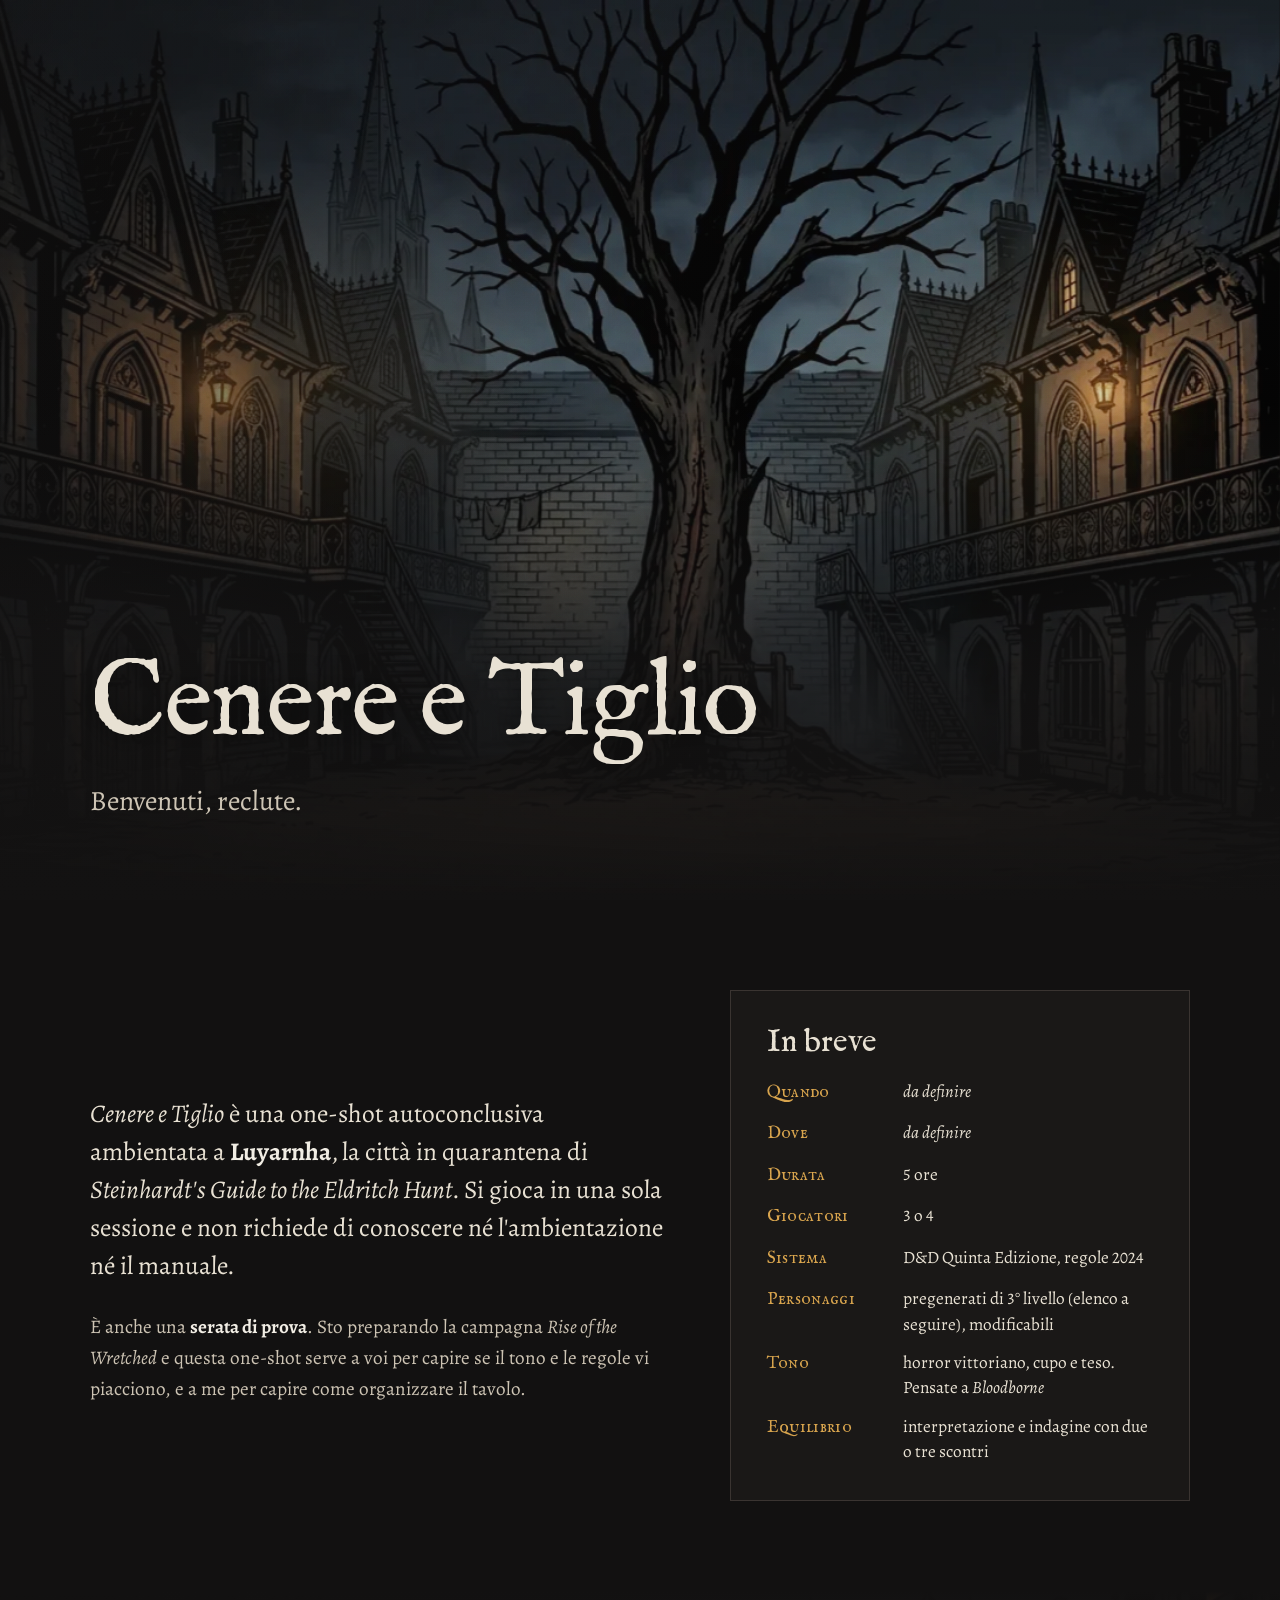
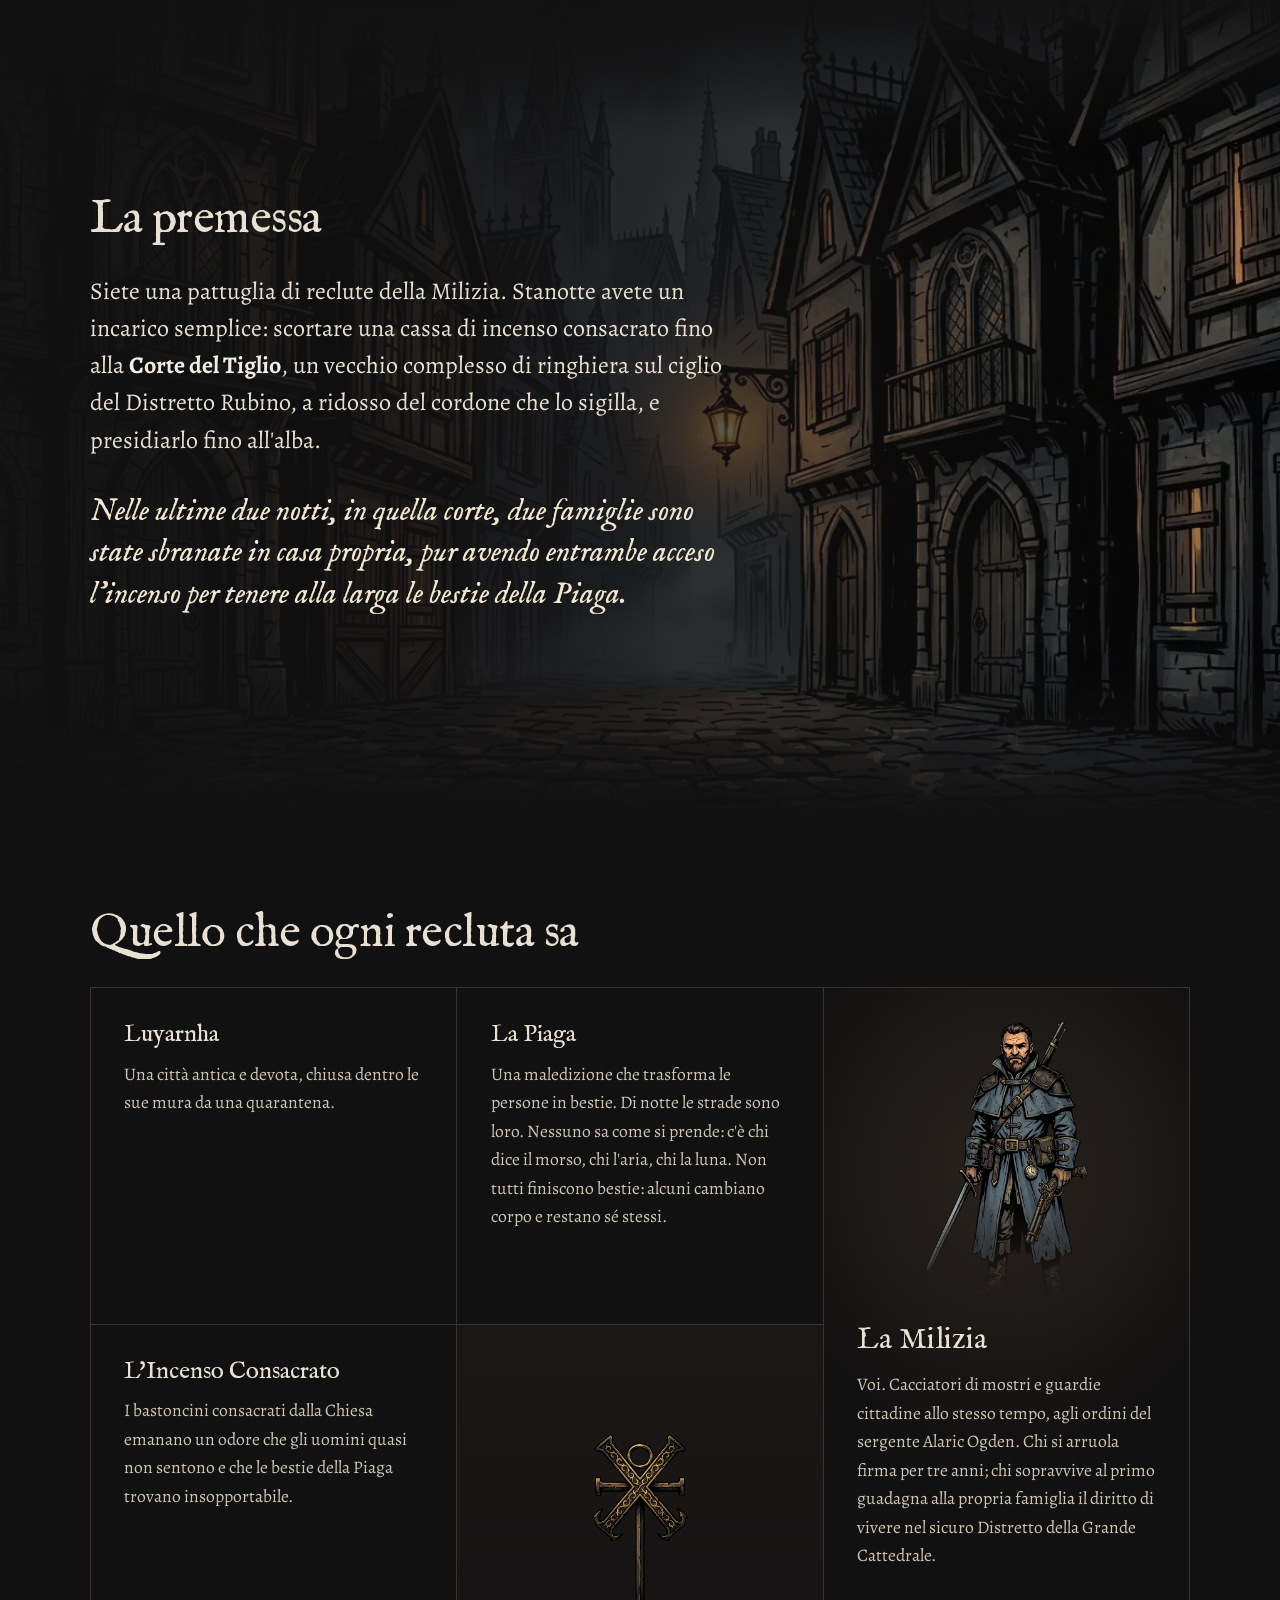
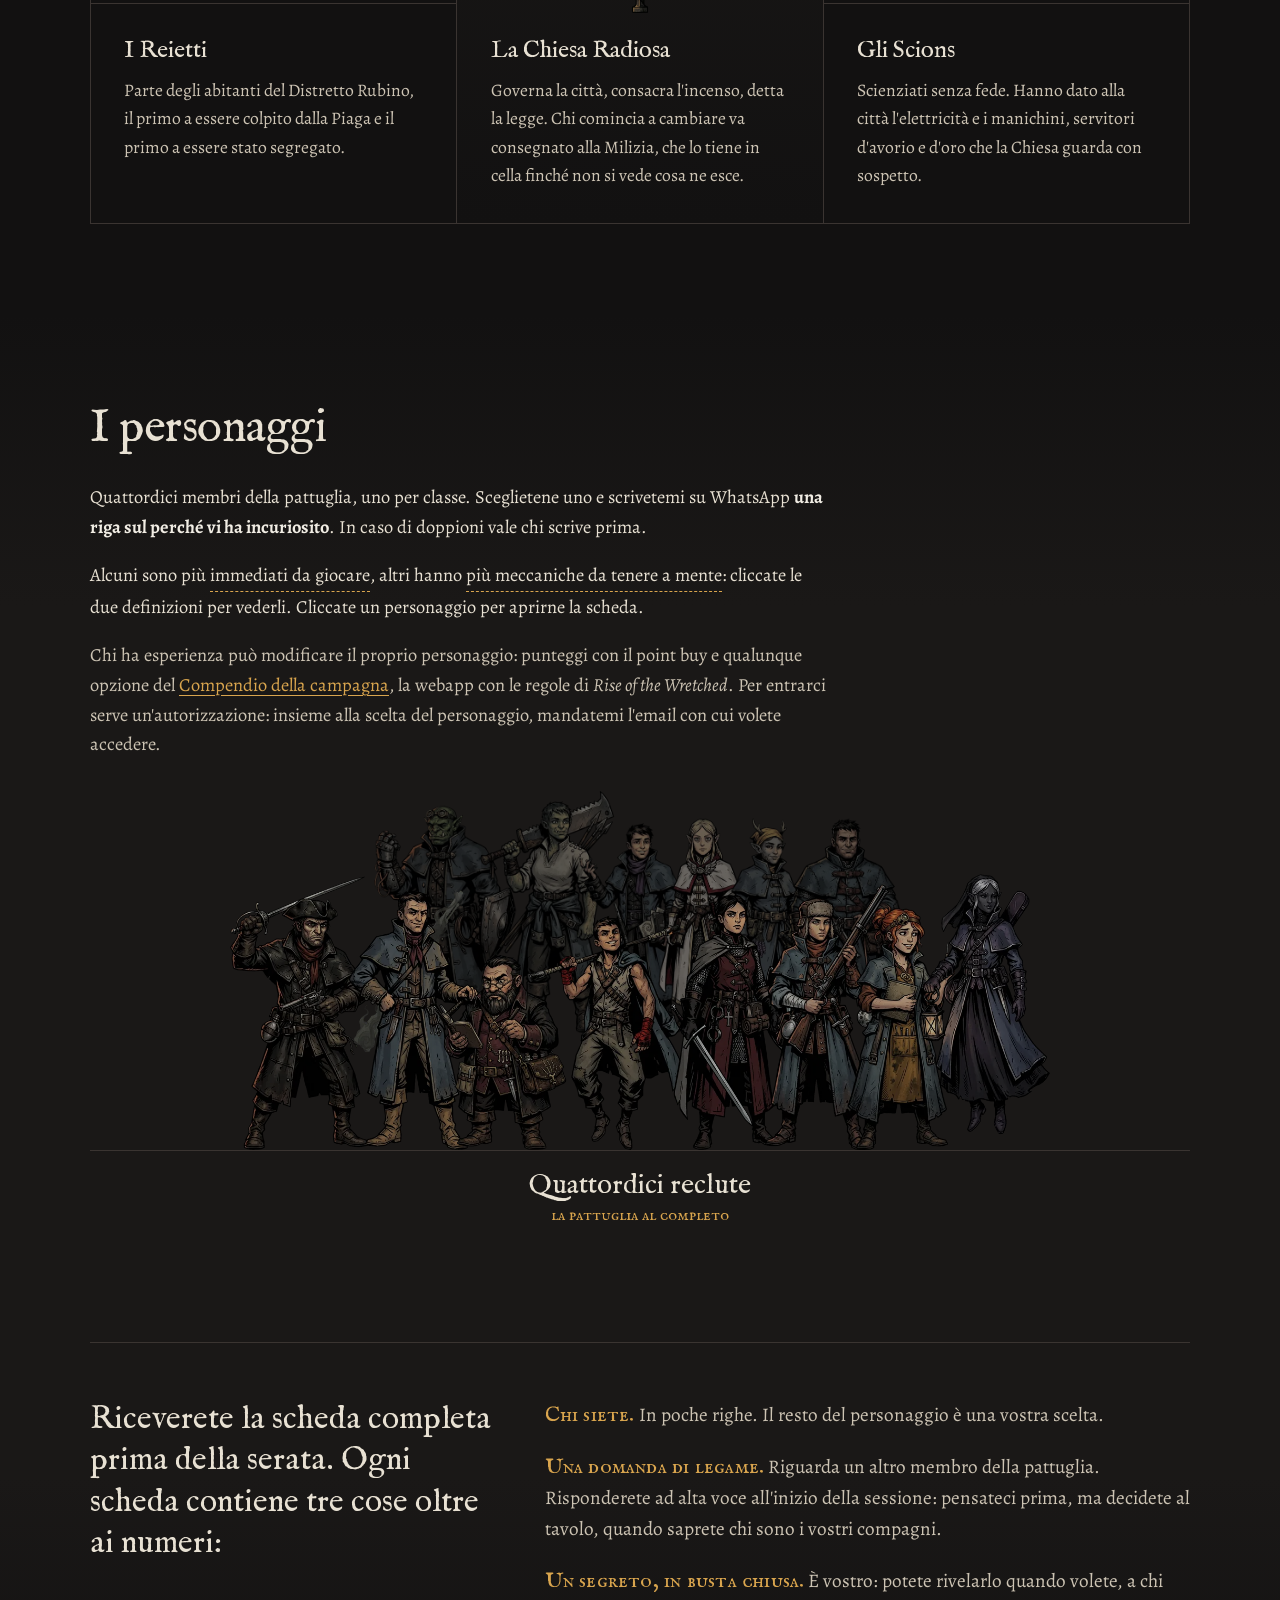
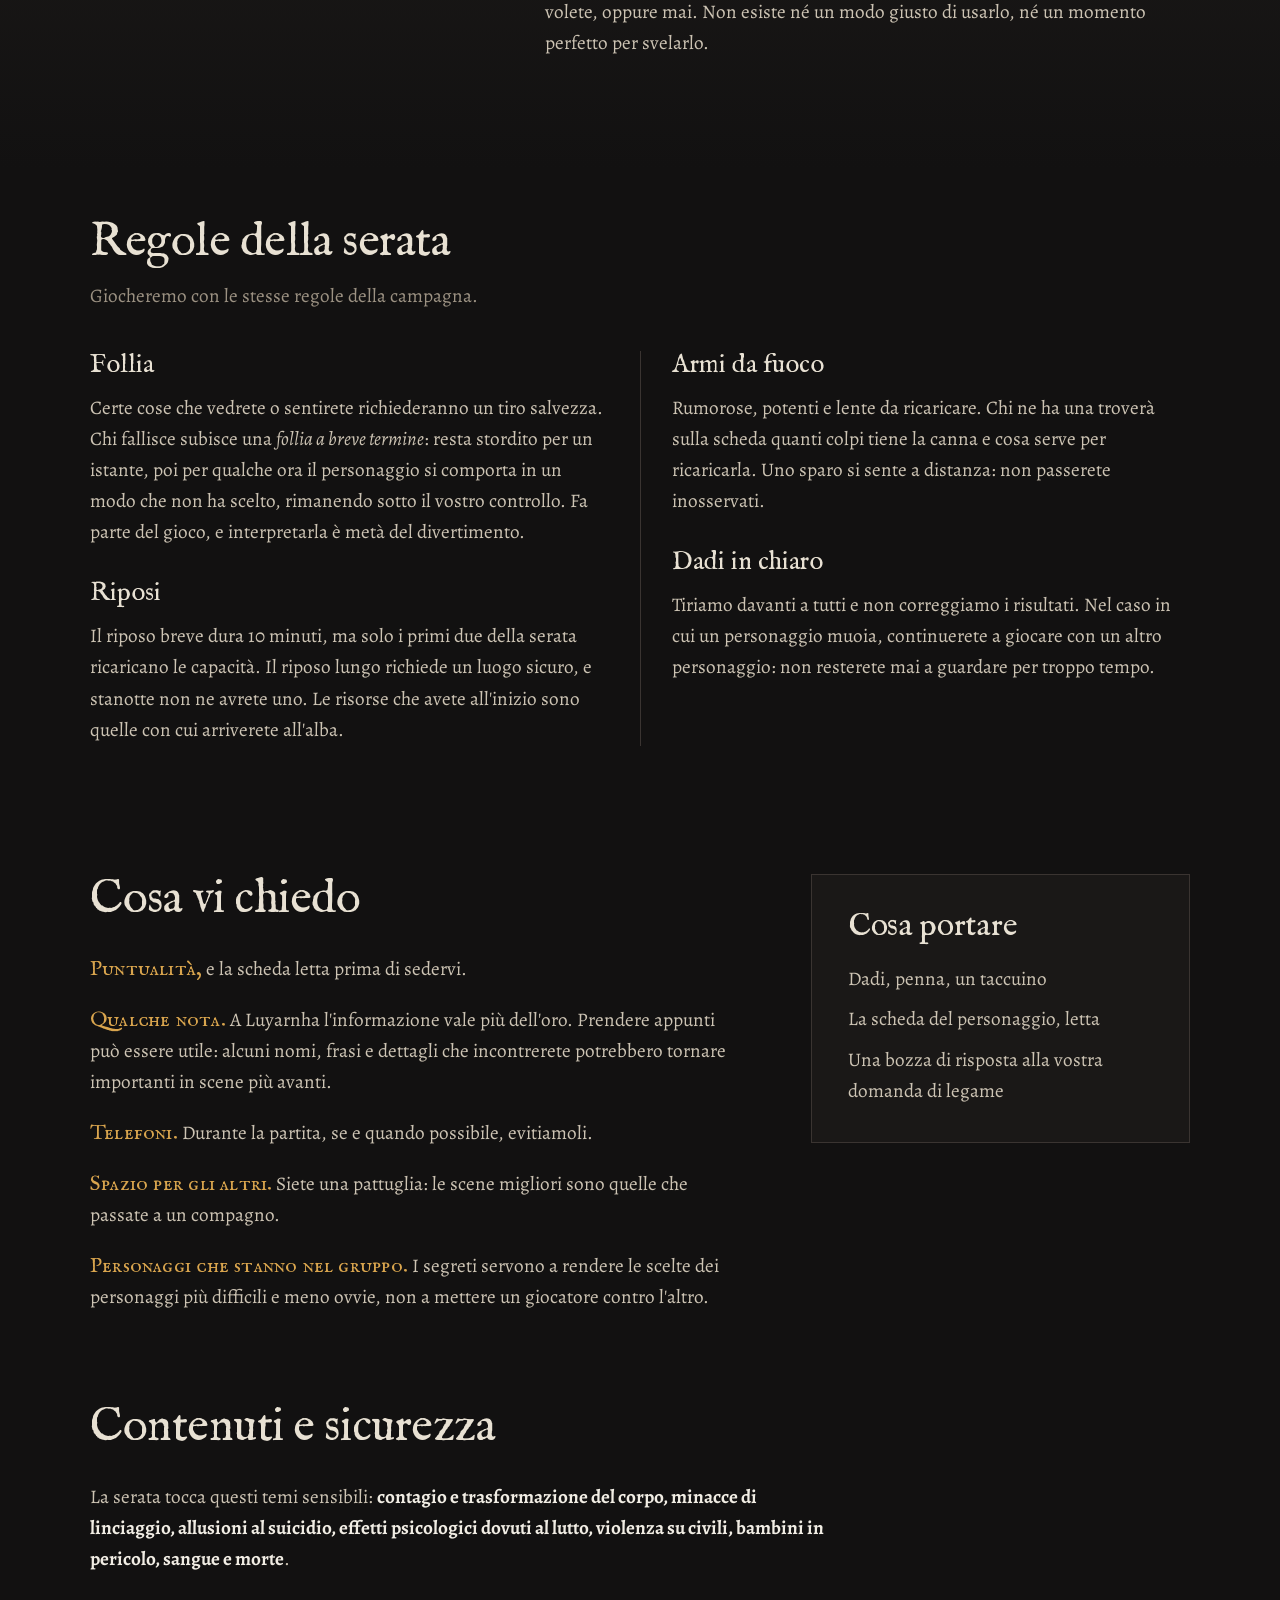
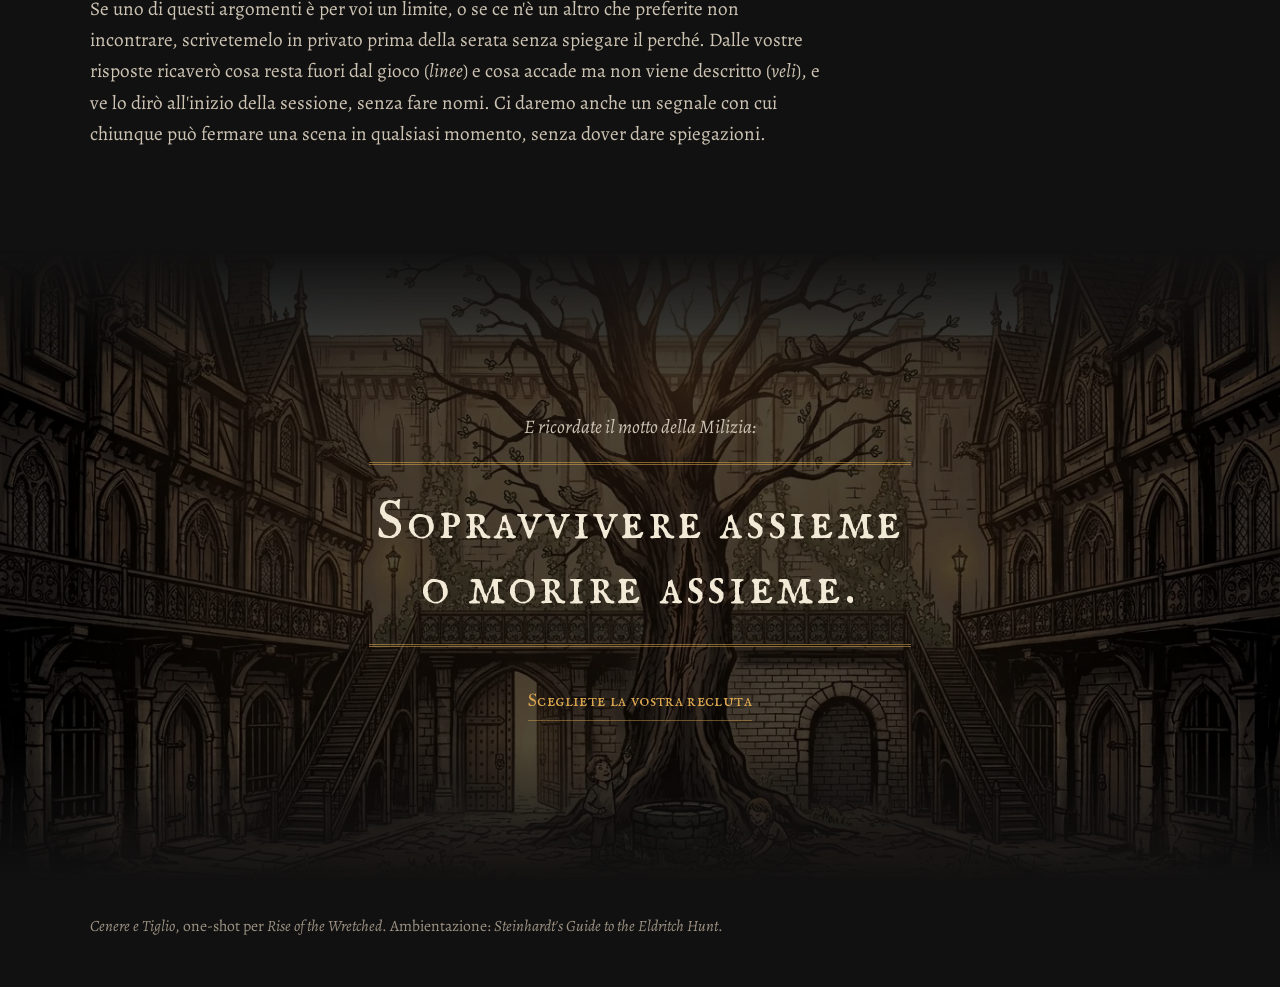
==== commit 95532189: "Cifre leggibili, figure fuori dal testo, telefono e tablet, scheda più chiara - Cifre maiuscole in "" ====
--- a/index.html
+++ b/index.html
@@ -124,7 +124,7 @@
       <div class="cast__head">
         <h2 id="personaggi-titolo" class="h2">I personaggi</h2>
         <p>Quattordici membri della pattuglia, uno per classe. Sceglietene uno e scrivetemi su WhatsApp <strong>una riga sul perché vi ha incuriosito</strong>. In caso di doppioni vale chi scrive prima.</p>
-        <p class="muted">Alcuni sono più <button type="button" class="inline-filter" data-filtro="immediati" aria-pressed="false">immediati da giocare</button>, altri hanno <button type="button" class="inline-filter" data-filtro="meccaniche" aria-pressed="false">più meccaniche da tenere a mente</button>: toccate le due definizioni per vederli. Toccate un personaggio per aprirne la scheda.</p>
+        <p class="cast__filter">Alcuni sono più <button type="button" class="inline-filter" data-filtro="immediati" aria-pressed="false">immediati da giocare</button>, altri hanno <button type="button" class="inline-filter" data-filtro="meccaniche" aria-pressed="false">più meccaniche da tenere a mente</button>: <span data-verbo>toccate</span> le due definizioni per vederli. <span data-verbo>Toccate</span> un personaggio per aprirne la scheda.</p>
         <p class="cast__custom">Chi ha esperienza può modificare il proprio personaggio: punteggi con il point buy e qualunque opzione del <a href="https://rotw-companion.pages.dev" target="_blank" rel="noopener">Compendio della campagna</a>, la webapp con le regole di <em>Rise of the Wretched</em>. Per entrarci serve un'autorizzazione: insieme alla scelta del personaggio, mandatemi l'email con cui volete accedere.</p>
       </div>
       <p class="sr-only" aria-live="polite" id="filtro-stato"></p>
@@ -339,6 +339,7 @@
     <div class="wrap">
       <p class="motto__lead">E ricordate il motto della Milizia:</p>
       <p class="motto__text">Sopravvivere assieme<br>o morire assieme.</p>
+      <p><a class="motto__cta" href="#personaggi">Scegliete la vostra recluta</a></p>
     </div>
   </section>
 
@@ -353,9 +354,11 @@
     <div class="sk__art"><img src="" alt="" width="520" height="1000"></div>
     <article class="sk__body" tabindex="-1"></article>
     <nav class="sk__nav" aria-label="Scheda">
-      <button type="button" data-sk="prev">precedente</button>
-      <button type="button" data-sk="next">successivo</button>
-      <button type="button" data-sk="close">chiudi</button>
+      <div class="sk__step">
+        <button type="button" data-sk="prev">precedente</button>
+        <button type="button" data-sk="next">successivo</button>
+      </div>
+      <button type="button" class="sk__close" data-sk="close">chiudi</button>
     </nav>
   </div>
 </dialog>
--- a/assets/style.css
+++ b/assets/style.css
@@ -36,7 +36,7 @@
   background: var(--bg);
   color: var(--text);
   font: 400 1.2rem/1.62 var(--body);
-  font-feature-settings: "kern", "liga", "onum";
+  font-variant-numeric: oldstyle-nums;  /* non in font-feature-settings: lì non si potrebbe sovrascrivere */
   text-rendering: optimizeLegibility;
   -webkit-font-smoothing: antialiased;
   overflow-x: hidden;
@@ -85,7 +85,19 @@
 .nav__links { display: flex; gap: clamp(1rem, 2vw, 1.75rem); list-style: none; margin: 0; padding: 0; }
 .nav__links a { text-decoration: none; color: var(--text-2); font-size: 1rem; transition: color .25s; white-space: nowrap; }
 .nav__links a:hover { color: var(--accent); }
-@media (max-width: 767px) { .nav__links { display: none; } }
+/* Al telefono il titolo lascia il posto alle sezioni, in una riga che scorre di lato */
+@media (max-width: 767px) {
+  .nav__brand { display: none; }
+  .nav { padding-inline: 0; }
+  .nav__links {
+    width: 100%; overflow-x: auto; scrollbar-width: none;
+    padding-inline: var(--gutter); gap: 1.4rem;
+    -webkit-mask-image: linear-gradient(to right, #000 85%, transparent);
+            mask-image: linear-gradient(to right, #000 85%, transparent);
+  }
+  .nav__links::-webkit-scrollbar { display: none; }
+  .nav__links a { display: block; padding-block: .9rem; }
+}
 
 /* Apertura */
 .hero {
@@ -131,13 +143,19 @@
   text-shadow: 0 2px 30px rgb(0 0 0 / .6);
 }
 .hero__sub { font: 400 clamp(1.3rem, 1.1rem + .8vw, 1.75rem)/1.3 var(--body); color: var(--text-2); margin: 0; }
+/* In verticale l'apertura più bassa e spostata a sinistra: restano la lanterna, il ballatoio e il tronco */
+@media (max-width: 700px) and (orientation: portrait) {
+  .hero { min-height: 78svh; }
+  .hero__bg img { object-position: 27% 40%; }
+  .hero__glow { background: radial-gradient(40vmax 30vmax at 16% 43%, rgb(240 170 70 / .16), transparent 70%); }
+}
 
 /* Presentazione e ordine di servizio */
 .intro {
   display: grid; gap: clamp(2.5rem, 5vw, 5rem);
   grid-template-columns: minmax(0, 1.25fr) minmax(0, 1fr);
-  align-items: start;
-  padding-block: clamp(4rem, 9vw, 7.5rem);
+  align-items: center;
+  padding-block: clamp(3.5rem, 7vw, 6rem);
 }
 .intro__text { max-width: 62ch; padding-top: .5rem; }
 .lede { font-size: clamp(1.3rem, 1.15rem + .55vw, 1.6rem); line-height: 1.5; color: var(--text); }
@@ -152,6 +170,9 @@
 .orders__list div { display: grid; grid-template-columns: 7.5rem 1fr; gap: 1rem; align-items: baseline; }
 .orders__list dt { font-family: var(--display-sc); letter-spacing: .02em; color: var(--accent); font-size: 1.08rem; }
 .orders__list dd { margin: 0; font-size: 1.08rem; line-height: 1.45; }
+/* Nei dati le cifre maiuscole: con quelle da testo "3 o 4" si legge "3 0 4" */
+.orders__list dd, .sk__stats, .sk__vitals { font-variant-numeric: lining-nums tabular-nums; }
+.sk__body { font-variant-numeric: lining-nums; }
 @media (max-width: 860px) {
   .intro { grid-template-columns: 1fr; }
 }
@@ -185,7 +206,7 @@
 }
 
 /* Cosa sa una recluta: griglia a sette celle */
-.lore { padding-block: clamp(4.5rem, 9vw, 7.5rem); }
+.lore { padding-block: clamp(3.5rem, 7vw, 6rem); }
 .lore__grid {
   display: grid; gap: 1px;
   background: var(--line);
@@ -203,34 +224,28 @@
 .lore__cell--in { grid-area: in; }
 .lore__cell--re { grid-area: re; }
 .lore__cell--sc { grid-area: sc; }
+/* Ogden e l'Innarda stanno sopra il testo, non dietro: la sfumatura chiude la figura prima del titolo */
 .lore__cell--mi {
   grid-area: mi;
   display: flex; flex-direction: column; justify-content: flex-end;
   background: radial-gradient(90% 60% at 50% 30%, #2a231e 0%, var(--bg) 75%);
-  overflow: hidden; min-height: 34rem;
+  overflow: hidden;
 }
 .lore__ogden {
-  position: absolute; top: 1.5rem; left: 50%; transform: translateX(-50%);
-  width: 72%; max-width: 19rem; height: auto;
-  -webkit-mask-image: linear-gradient(to bottom, #000 38%, transparent 72%);
-          mask-image: linear-gradient(to bottom, #000 38%, transparent 72%);
-}
-.lore__mi-text { position: relative; }
+  width: auto; height: clamp(15rem, 22vw, 19rem); max-width: 100%;
+  margin: 0 auto 1.25rem;
+  -webkit-mask-image: linear-gradient(to bottom, #000 62%, transparent 98%);
+          mask-image: linear-gradient(to bottom, #000 62%, transparent 98%);
+}
 .lore__cell--mi h3 { font-size: 1.85rem; }
 .lore__cell--ch {
   grid-area: ch;
   display: flex; flex-direction: column; justify-content: flex-end;
   background: linear-gradient(to bottom, var(--bg-2), var(--bg));
-  overflow: hidden; min-height: 26rem;
 }
 .lore__symbol {
-  position: absolute; top: 1.5rem; left: 50%; transform: translateX(-50%);
-  width: 9.5rem; height: auto; opacity: .9;
-}
-.lore__cell--ch h3, .lore__cell--ch p { position: relative; }
-.lore__cell--ch::before {
-  content: ""; position: absolute; inset: auto 0 0; height: 70%;
-  background: linear-gradient(to top, var(--bg) 35%, transparent);
+  width: auto; height: clamp(9rem, 14vw, 12rem); max-width: 100%;
+  margin: 0 auto 1.5rem; opacity: .9;
 }
 @media (max-width: 960px) {
   .lore__grid {
@@ -240,13 +255,11 @@
 }
 @media (max-width: 640px) {
   .lore__grid { grid-template-columns: 1fr; grid-template-areas: "lu" "pi" "mi" "in" "ch" "re" "sc"; }
-  .lore__cell--mi { min-height: 30rem; }
-  .lore__cell--ch { min-height: 24rem; }
 }
 
 /* Personaggi */
 .cast {
-  padding-block: clamp(4.5rem, 9vw, 7.5rem);
+  padding-block: clamp(3.5rem, 7vw, 6rem);
   background: linear-gradient(to bottom, var(--bg), var(--bg-2) 20%, var(--bg-2) 80%, var(--bg));
 }
 .cast__head { max-width: 46rem; margin-bottom: 2rem; }
@@ -309,8 +322,10 @@
 .pc__open:focus-visible { outline: none; }
 .pc:has(.pc__open:focus-visible) { outline: 2px solid var(--accent); outline-offset: 3px; }
 .pc__body p:last-child { color: var(--text-2); font-size: 1.05rem; line-height: 1.45; }
+/* Al telefono la carta mostra il busto: quattordici figure intere erano cinque schermate */
 @media (max-width: 560px) {
-  .pc__art { padding: .6rem .6rem 0; }
+  .pc__art { padding: .6rem .6rem 0; aspect-ratio: 1 / 1; }
+  .pc__art img { width: 100%; height: 100%; object-fit: cover; object-position: 50% 4%; }
   .pc__body { padding: .1rem .8rem 1rem; }
   .pc__class { font-size: .9rem; }
   .pc__name { font-size: 1.2rem; }
@@ -318,12 +333,12 @@
 }
 @media (hover: hover) {
   .pc:hover { border-color: rgb(217 165 78 / .45); }
-  .pc:hover .pc__art img { filter: brightness(1.02) saturate(1); transform: translateY(-4px); }
-}
-
-/* La pattuglia schierata: solo al computer. Al telefono restano le carte. */
+  .pc:hover .pc__art img { filter: brightness(1.02) saturate(1); }
+}
+
+/* La pattuglia schierata: solo con il mouse, perché si legge passandoci sopra. Al tocco restano le carte. */
 .rank-wrap, .muster__caption { display: none; }
-@media (min-width: 761px) {
+@media (min-width: 761px) and (hover: hover) and (pointer: fine) {
   .cast__grid { display: none; }
   .rank-wrap {
     --h: clamp(13rem, 23vw, 23rem);
@@ -367,7 +382,7 @@
 @media (max-width: 860px) { .sheet { grid-template-columns: 1fr; } }
 
 /* Regole */
-.rules { padding-block: clamp(2rem, 4vw, 3rem) clamp(4.5rem, 9vw, 7.5rem); }
+.rules { padding-block: clamp(2rem, 4vw, 3rem) clamp(2.5rem, 5vw, 4rem); }
 .rules__head { margin-bottom: 2.5rem; }
 .rules__head .h2 { margin-bottom: .25em; }
 .rules__cols { column-count: 2; column-gap: clamp(2.5rem, 5vw, 4.5rem); column-rule: 1px solid var(--line); }
@@ -380,22 +395,28 @@
 .asks {
   display: grid; gap: clamp(2.5rem, 6vw, 6rem);
   grid-template-columns: minmax(0, 1.7fr) minmax(0, 1fr);
-  padding-block: clamp(3rem, 6vw, 5rem) clamp(4.5rem, 9vw, 7.5rem);
+  padding-block: clamp(2.5rem, 5vw, 4rem) clamp(3.5rem, 7vw, 6rem);
 }
 .asks__list { list-style: none; margin: 0; padding: 0; display: grid; gap: 1.25rem; }
 .asks__list li { color: var(--text-2); }
-.asks__col--kit { align-self: start; }
+/* Cosa portare: lo stesso foglio d'ordini di "In breve", che chiude ciò che "In breve" apre */
+.asks__col--kit {
+  align-self: start;
+  background: var(--bg-2); border: 1px solid var(--line);
+  padding: clamp(1.5rem, 3vw, 2.25rem);
+}
+.asks__col--kit .h2 { font-size: 2rem; line-height: 1; margin-bottom: 1.25rem; }
 .kit { list-style: none; margin: 0; padding: 0; display: grid; gap: .6rem; }
 .kit li { color: var(--text-2); }
 @media (max-width: 860px) { .asks { grid-template-columns: 1fr; } }
 
-/* Contenuti e sicurezza */
-.safety { padding-block: 0 clamp(4.5rem, 9vw, 7.5rem); }
-.safety__inner { max-width: 46rem; margin-inline: auto; }
+/* Contenuti e sicurezza: sullo stesso filo sinistro del resto */
+.safety { padding-block: 0 clamp(4rem, 8vw, 6.5rem); }
+.safety__inner { max-width: 46rem; }
 .safety__inner p { color: var(--text-2); }
 
-/* Motto */
-.motto { position: relative; isolation: isolate; overflow: hidden; text-align: center; padding-block: clamp(6rem, 14vw, 10rem); border-top: 1px solid var(--line); }
+/* Motto: l'immagine sfuma da sé, senza filetto */
+.motto { position: relative; isolation: isolate; overflow: hidden; text-align: center; padding-block: clamp(6rem, 14vw, 10rem); }
 .motto__bg {
   position: absolute; inset: 0; z-index: -1; width: 100%; height: 100%;
   object-fit: cover; object-position: 50% 45%;
@@ -413,6 +434,14 @@
   letter-spacing: .05em;
   color: #f2e9d6;
 }
+.motto__cta {
+  display: inline-block; margin-top: 2.25rem; padding: .6rem 0;
+  font: 400 1.15rem/1 var(--display-sc); letter-spacing: .02em;
+  color: var(--accent); text-decoration: none;
+  border-bottom: 1px solid rgb(217 165 78 / .45);
+  transition: color .25s, border-color .25s;
+}
+.motto__cta:hover { color: var(--text); border-color: var(--text-2); }
 
 .footer { padding-block: 2rem 3rem; color: var(--muted); font-size: .98rem; }
 
@@ -458,13 +487,17 @@
 .sk__frame { position: relative; display: grid; grid-template-columns: minmax(0, 32%) minmax(0, 1fr); grid-template-rows: minmax(0, 1fr); height: 100%; }
 .sk__art { position: relative; border-right: 1px solid var(--line); display: flex; align-items: center; justify-content: center; padding: 4.5rem 1.5rem 2rem; }
 .sk__art img { width: 100%; height: 100%; object-fit: contain; object-position: center; }
-.sk__body { overflow-y: auto; overscroll-behavior: contain; padding: 2.4rem clamp(1.25rem, 3.5vw, 3rem) 3rem; outline: none; font-size: 1.1rem; }
-.sk__nav { position: absolute; top: .6rem; left: 0; width: 32%; z-index: 2; display: flex; justify-content: center; gap: 1.4rem; }
+.sk__body { overflow-y: auto; overscroll-behavior: contain; padding: 3.4rem clamp(1.25rem, 3.5vw, 3rem) 3rem; outline: none; font-size: 1.1rem; }
+.sk, .sk__body, .sk__frame { scrollbar-width: thin; scrollbar-color: var(--line) transparent; }
+/* Precedente e successivo sopra il ritratto, chiudi nell'angolo in alto a destra, dove lo si cerca */
+.sk__nav { position: absolute; top: .6rem; left: 0; right: 0; z-index: 2; display: flex; justify-content: space-between; pointer-events: none; }
+.sk__step { width: 32%; display: flex; justify-content: center; gap: 1.4rem; }
 .sk__nav button {
   appearance: none; background: none; border: 0; padding: .55rem 0; min-height: 44px; cursor: pointer;
-  font: 400 1.05rem/1 var(--display-sc); color: var(--text-2);
+  font: 400 1.05rem/1 var(--display-sc); color: var(--text-2); pointer-events: auto;
 }
 .sk__nav button:hover { color: var(--accent); }
+.sk__nav .sk__close { margin-right: clamp(1.25rem, 3.5vw, 3rem); padding-inline: .5rem; background: var(--bg); }
 
 .sk__class { margin: 0 0 .2rem; font: 400 1.1rem/1.3 var(--display-sc); color: var(--accent); }
 .sk__name { margin: 0 0 .9rem; font: 400 clamp(2.2rem, 1.6rem + 2vw, 3.1rem)/1 var(--display); }
@@ -473,10 +506,12 @@
 .sk__stats, .sk__vitals { width: 100%; border-collapse: collapse; margin: 1.6rem 0 0; text-align: center; table-layout: fixed; }
 .sk__stats th, .sk__vitals th { font: 400 1rem/1.2 var(--display-sc); color: var(--muted); padding: 0 0 .3rem; border-bottom: 1px solid var(--line); }
 .sk__stats td { padding: .35rem 0 0; }
-.sk__mods td { font: 400 1.9rem/1 var(--display); color: var(--text); padding-top: .5rem; }
+/* I numeri in Alegreya: IM Fell ha solo cifre da testo, e "+1" vi sembra "+I" */
+.sk__mods td { font: 400 1.85rem/1 var(--body); color: var(--text); padding-top: .5rem; }
 .sk__scores td { font-size: .95rem; color: var(--muted); }
 .sk__vitals { margin-top: 1.4rem; }
-.sk__vitals td { padding: .45rem .2rem 0; vertical-align: top; font: 400 1.35rem/1.1 var(--display); }
+.sk__vitals td { padding: .45rem .2rem 0; vertical-align: top; font: 400 1.35rem/1.1 var(--body); }
+.sk__rules > .sk__vitals + .sk__line { margin-top: 1.5rem; }
 .sk__vitals small { display: block; margin-top: .2rem; font: italic 400 .88rem/1.25 var(--body); color: var(--muted); }
 
 .sk__rules { margin-top: 1.6rem; }
@@ -489,19 +524,22 @@
 .sk__list, .sk__sub { margin: 0; padding: 0; list-style: none; }
 .sk__list li, .sk__sub li { color: var(--text-2); padding-left: 1.2rem; text-indent: -1.2rem; margin-bottom: .25rem; }
 .sk__feat { margin: 1.4rem 0 1.1rem; }
-.sk__feat h4 { font: italic 400 1.35rem/1.2 var(--display); color: #f0e6d2; }
-.sk__feat h4 em { font-style: italic; }
+/* Tondo e non corsivo: le maiuscole corsive di IM Fell confondono U e V */
+.sk__feat h4 { font: 400 1.35rem/1.2 var(--display); color: #f0e6d2; }
+.sk__feat h4 em { font-style: normal; }
 .sk__sub { margin: -.5rem 0 1.1rem 1.2rem; }
 .sk__bond { margin: 2rem 0 0; padding-top: 1.2rem; border-top: 1px solid var(--line); font-size: 1.2rem; }
-.sk__bond em { font-family: var(--display); font-size: 1.12em; color: #f0e6d2; }
+.sk__bond em { font-size: 1.05em; color: #f0e6d2; }
 .sk__secret { margin-top: 1rem; color: var(--muted); font-style: italic; font-size: 1rem; }
 
 @media (max-width: 860px) {
   .sk { width: 100vw; height: 100dvh; border: 0; }
   .sk__frame { display: block; overflow-y: auto; overscroll-behavior: contain; }
   .sk__art { height: 44dvh; border-right: 0; padding-top: 3.2rem; }
-  .sk__body { overflow: visible; padding-top: .5rem; }
-  .sk__nav { position: fixed; top: 0; left: 0; right: 0; width: auto; padding: 0 1rem; background: var(--bg); border-bottom: 1px solid var(--line); justify-content: center; }
+  .sk__body { overflow: visible; padding-top: .5rem; max-width: 46rem; margin-inline: auto; }
+  .sk__nav { position: fixed; top: 0; left: 0; right: 0; padding: 0 var(--gutter); background: var(--bg); border-bottom: 1px solid var(--line); }
+  .sk__step { width: auto; justify-content: flex-start; }
+  .sk__nav .sk__close { margin-right: 0; }
   .sk__vitals th, .sk__vitals td { font-size: .95rem; }
   .sk__vitals td { font-size: 1.1rem; }
 }
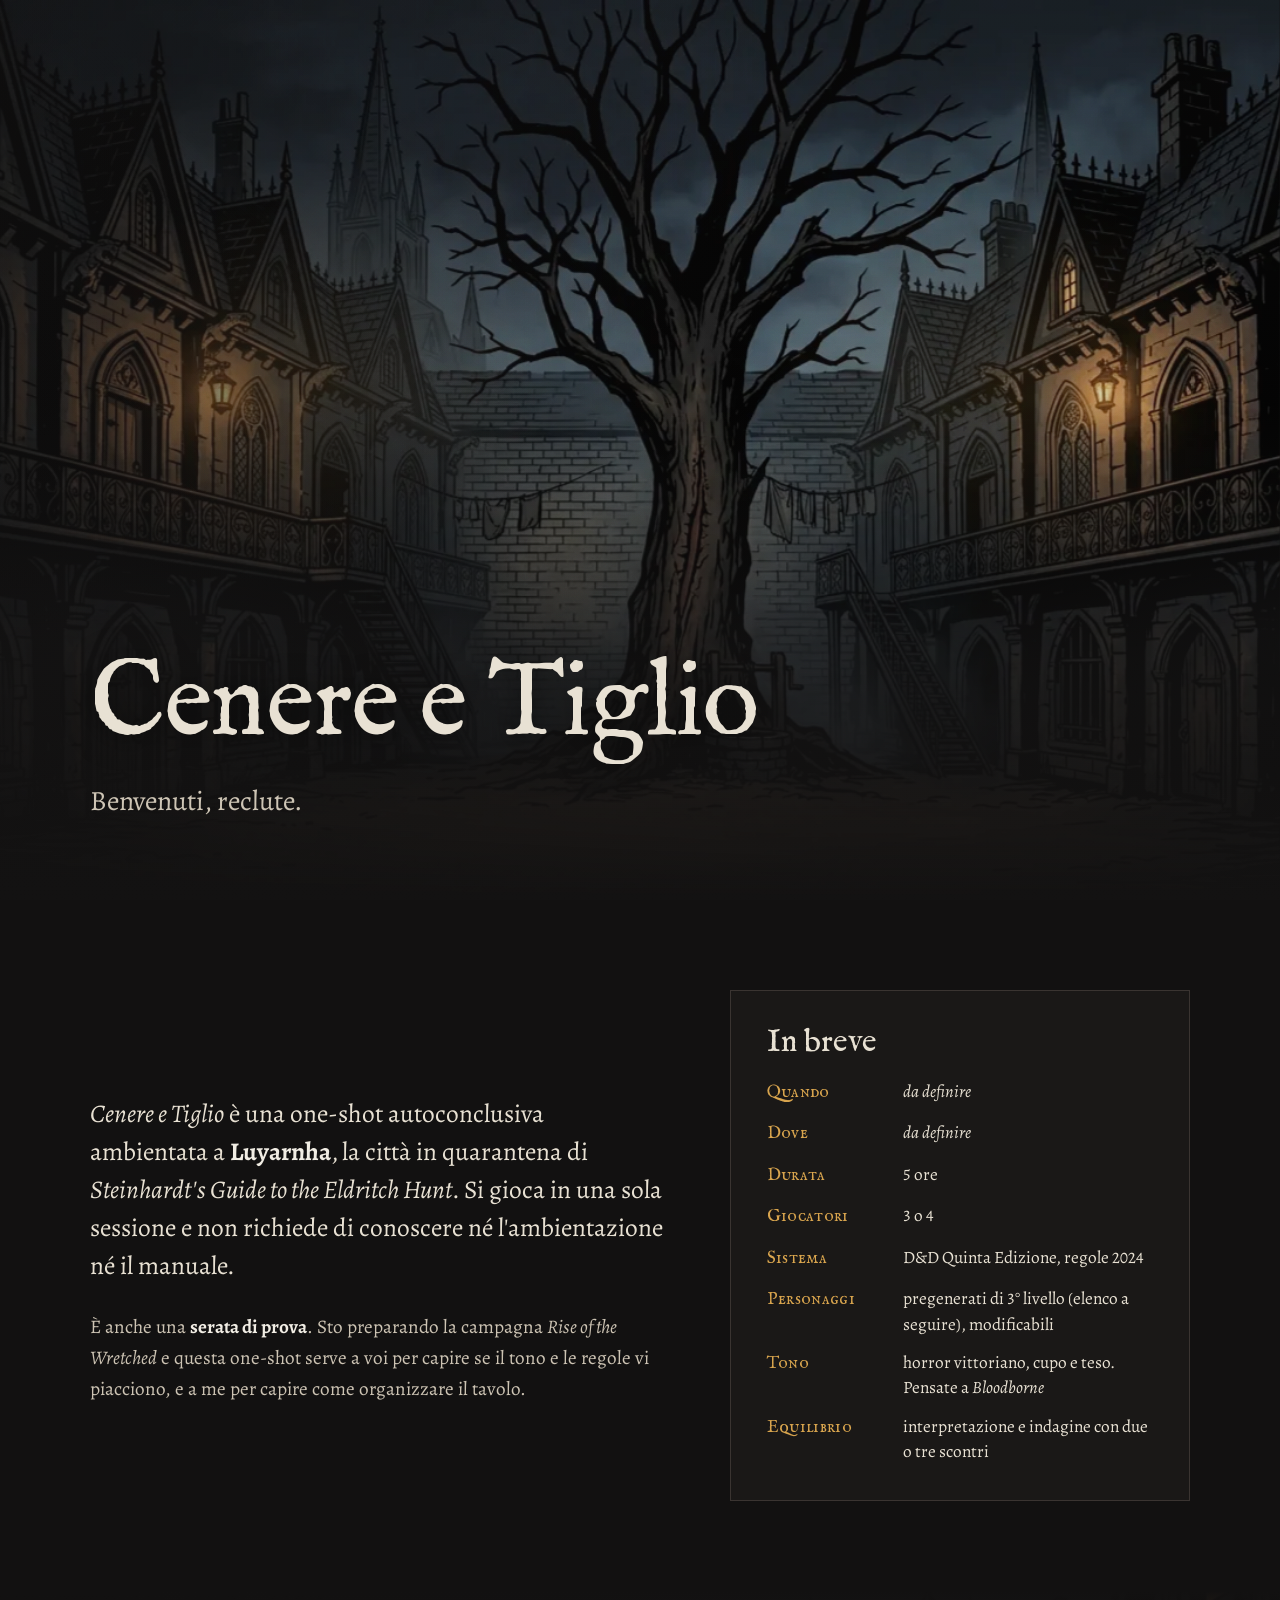
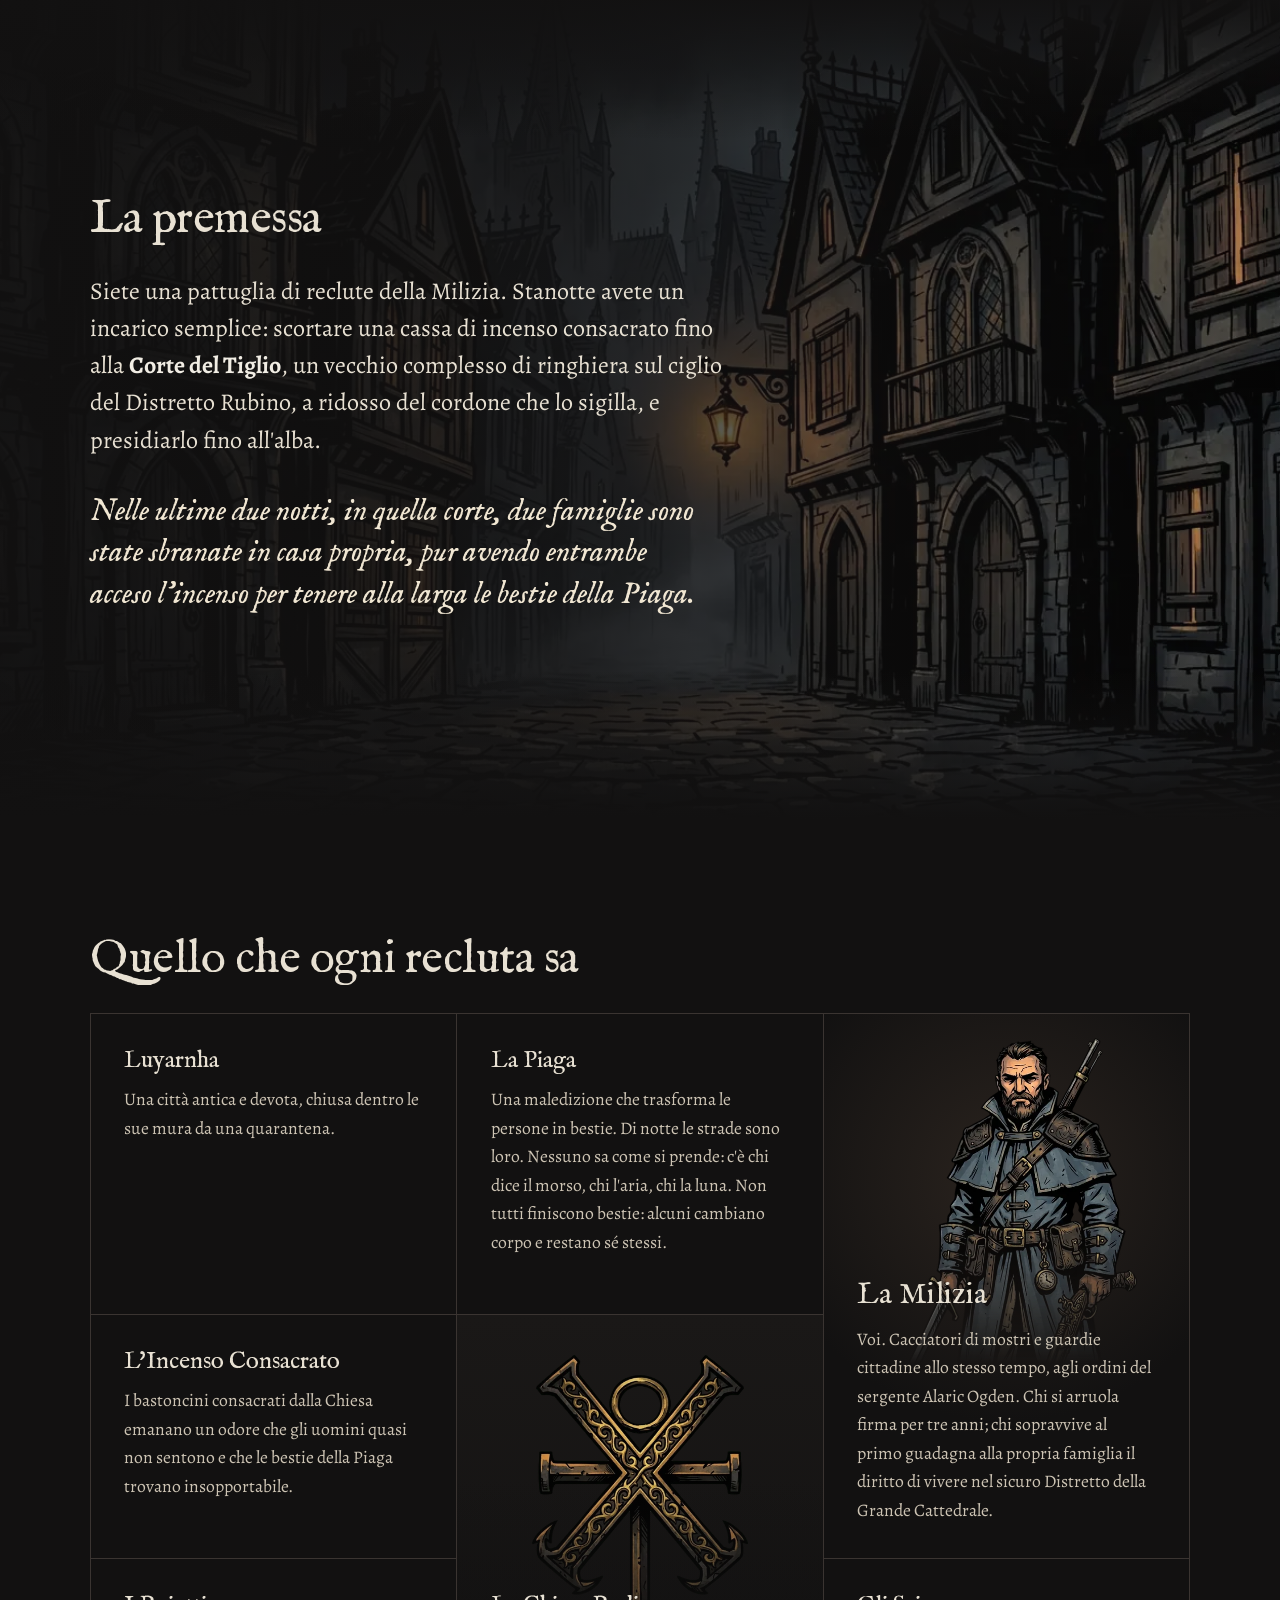
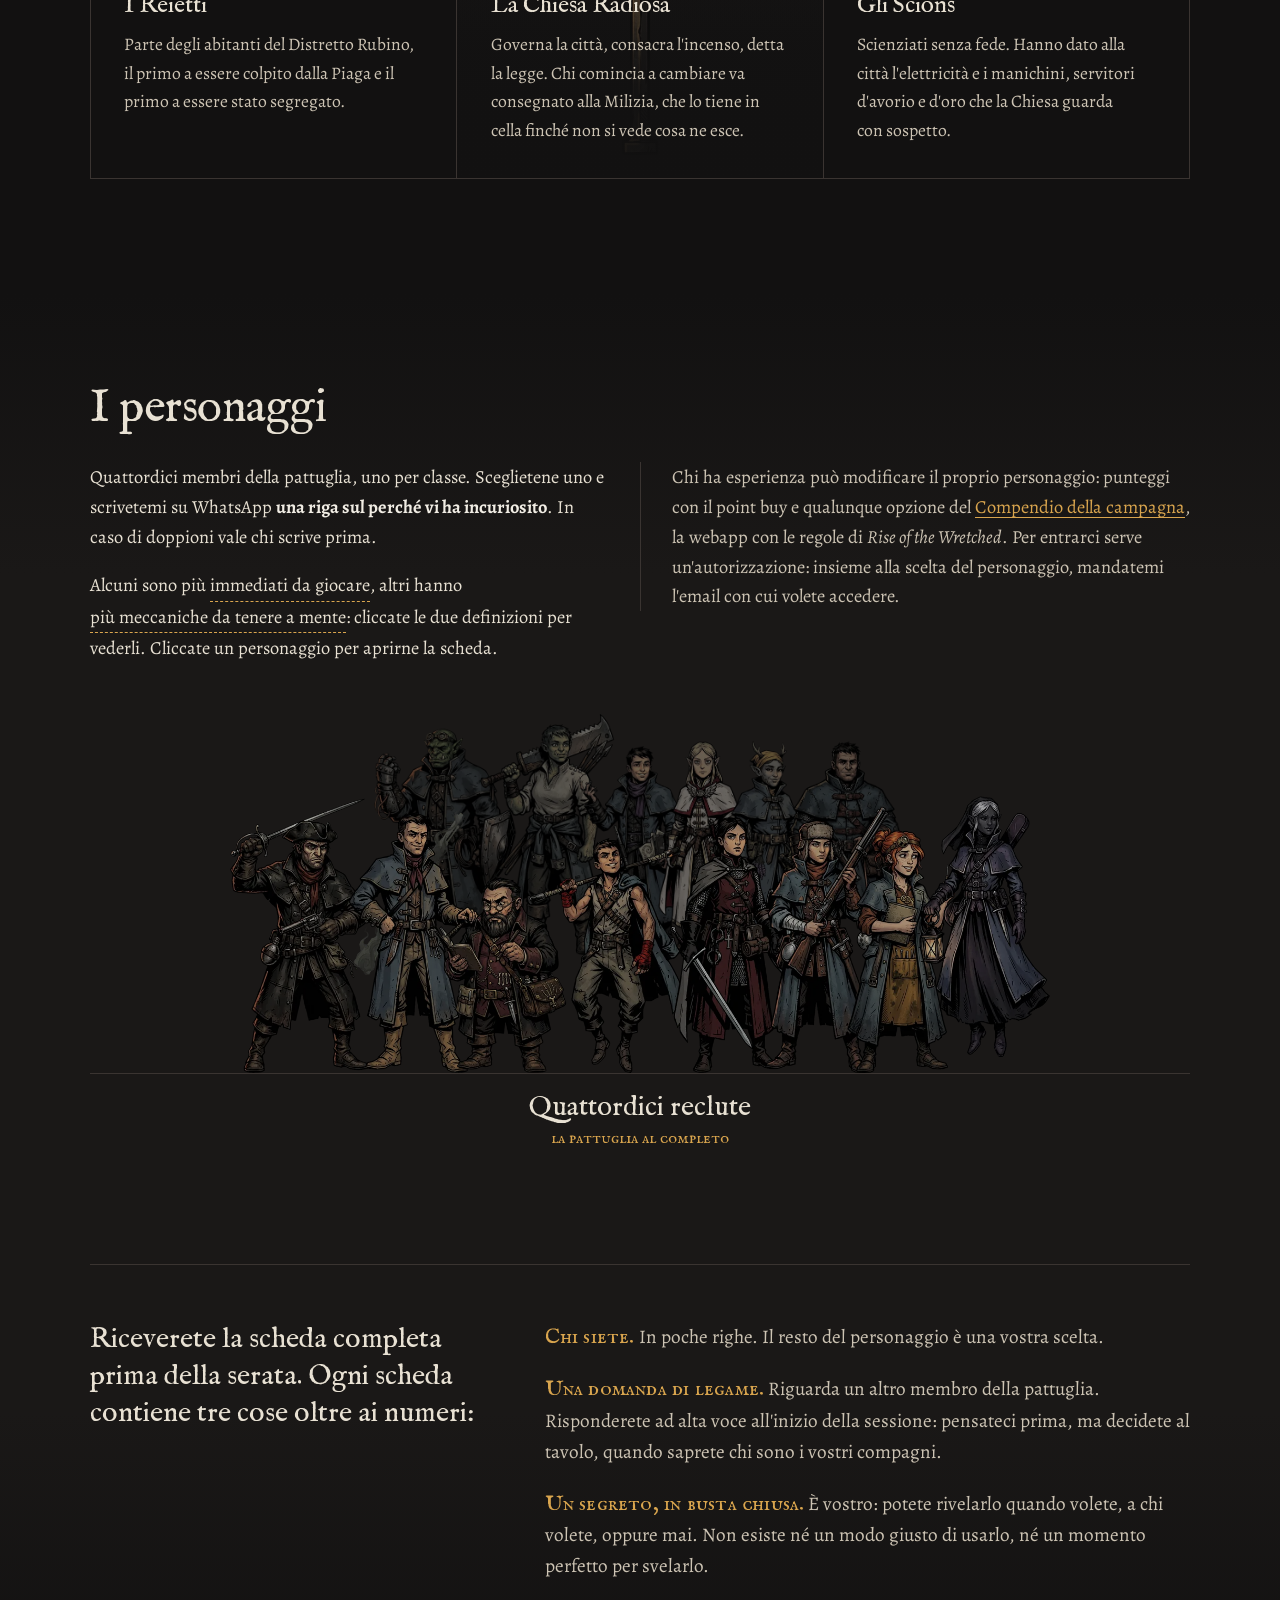
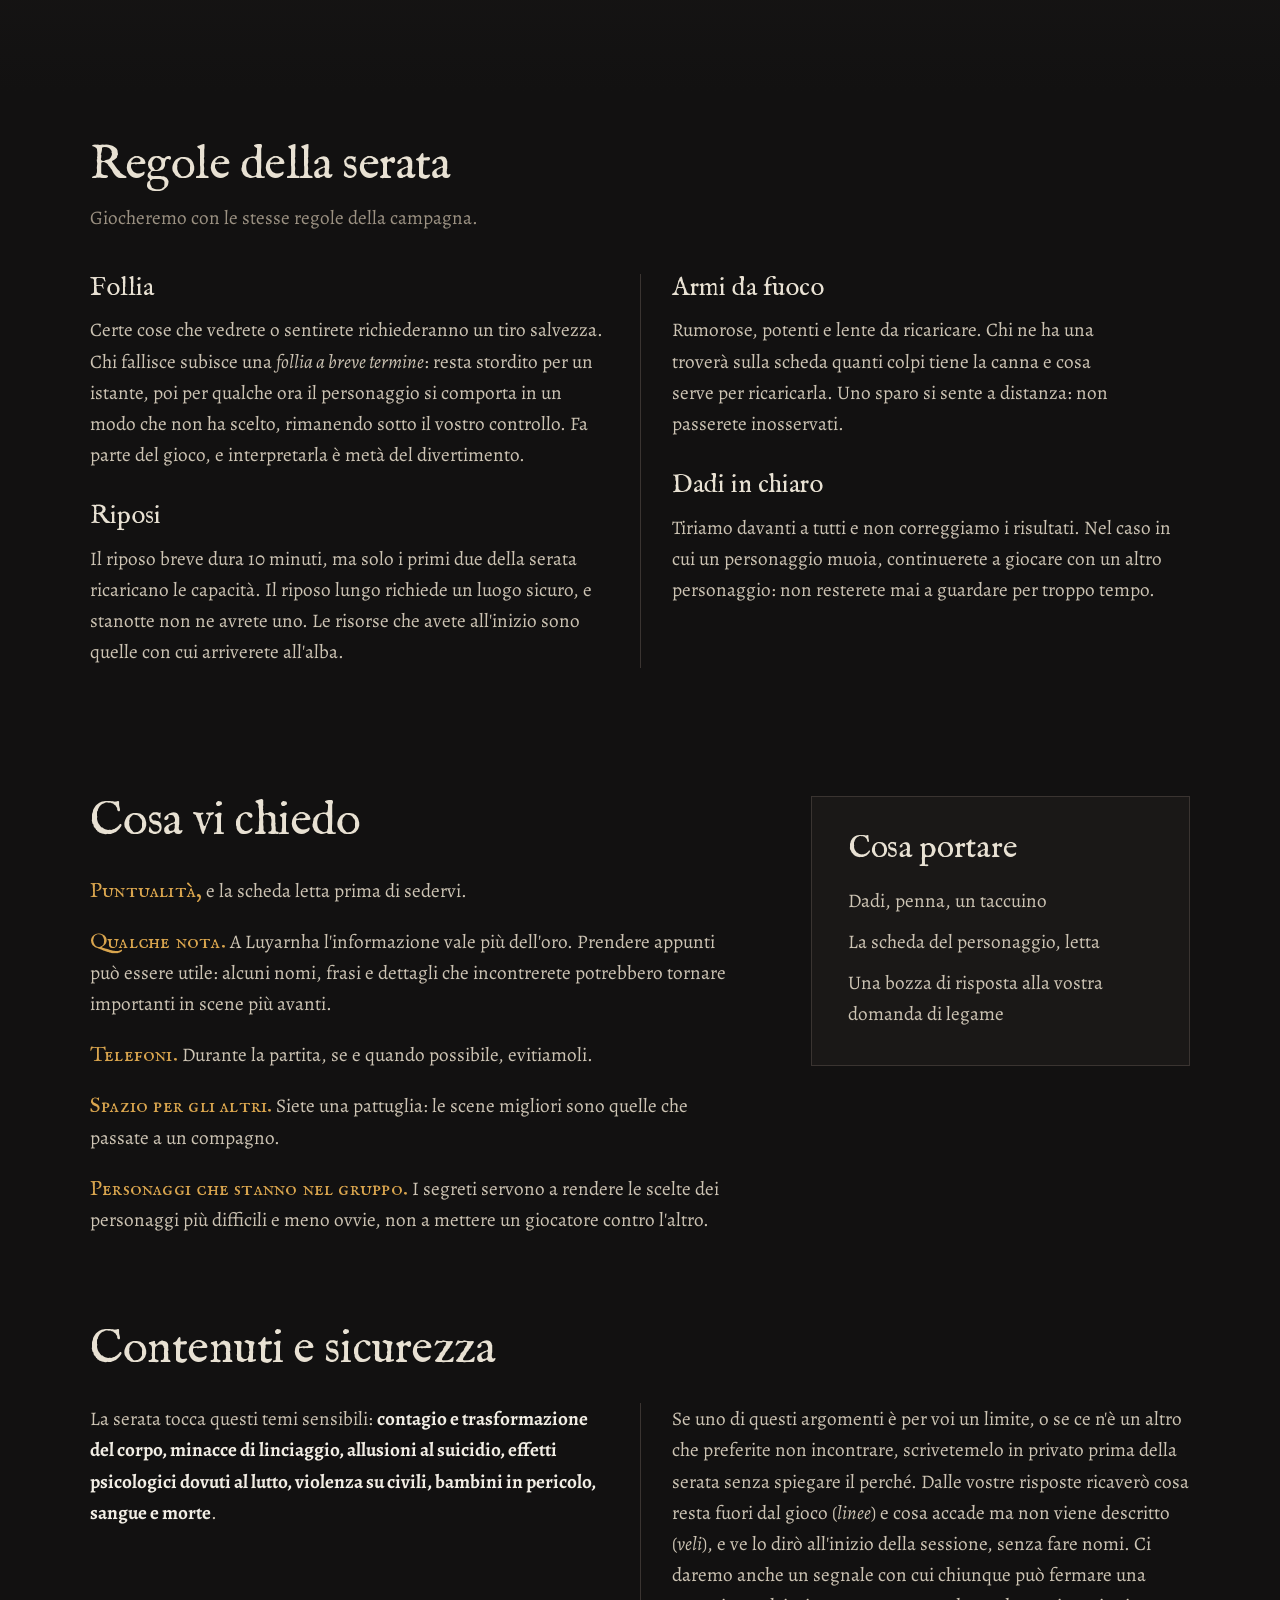
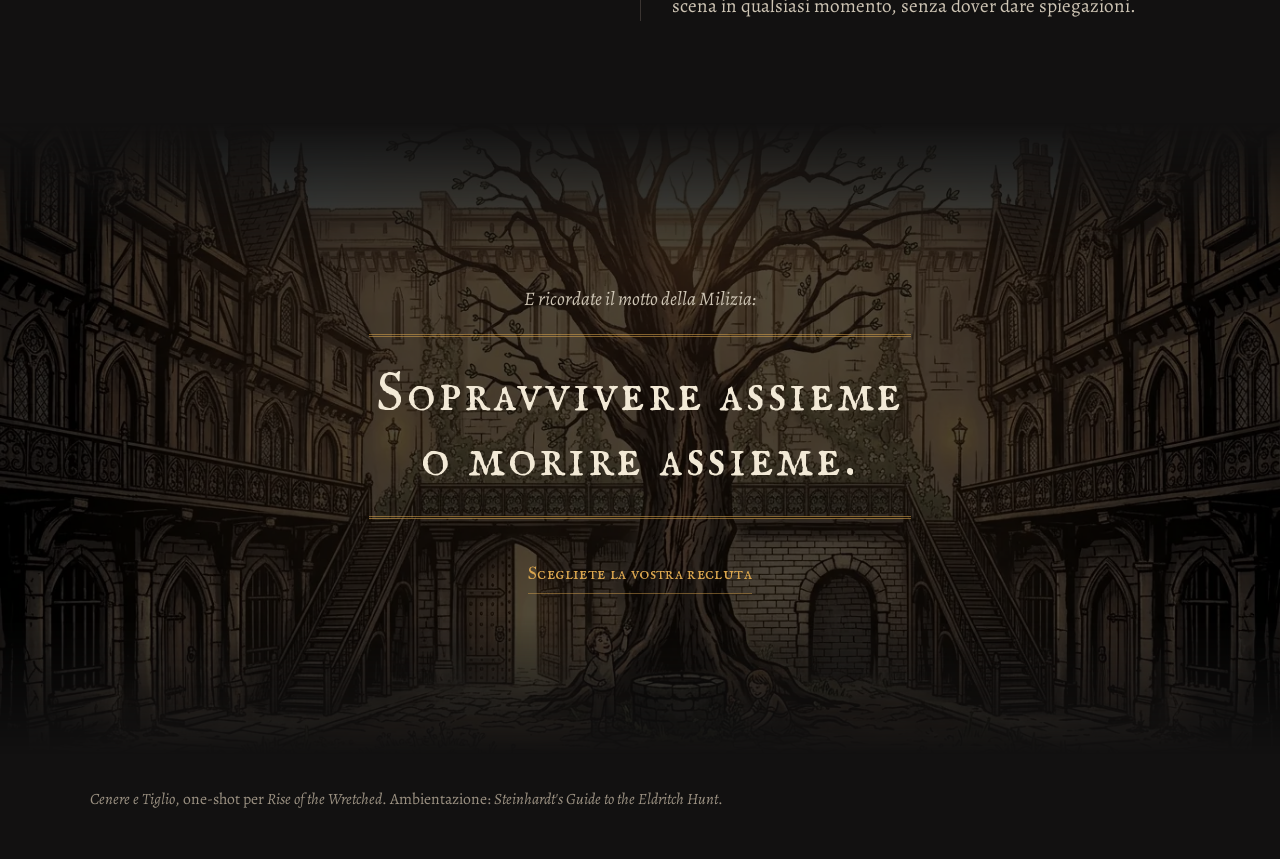
==== commit cc316bca: "Testi a tutta larghezza su due colonne, a capo e impaginazione a ogni larghezza - I personaggi e Con" ====
--- a/index.html
+++ b/index.html
@@ -121,11 +121,11 @@
 
   <section class="cast" id="personaggi" aria-labelledby="personaggi-titolo">
     <div class="wrap">
-      <div class="cast__head">
+      <div class="cast__head duo">
         <h2 id="personaggi-titolo" class="h2">I personaggi</h2>
         <p>Quattordici membri della pattuglia, uno per classe. Sceglietene uno e scrivetemi su WhatsApp <strong>una riga sul perché vi ha incuriosito</strong>. In caso di doppioni vale chi scrive prima.</p>
         <p class="cast__filter">Alcuni sono più <button type="button" class="inline-filter" data-filtro="immediati" aria-pressed="false">immediati da giocare</button>, altri hanno <button type="button" class="inline-filter" data-filtro="meccaniche" aria-pressed="false">più meccaniche da tenere a mente</button>: <span data-verbo>toccate</span> le due definizioni per vederli. <span data-verbo>Toccate</span> un personaggio per aprirne la scheda.</p>
-        <p class="cast__custom">Chi ha esperienza può modificare il proprio personaggio: punteggi con il point buy e qualunque opzione del <a href="https://rotw-companion.pages.dev" target="_blank" rel="noopener">Compendio della campagna</a>, la webapp con le regole di <em>Rise of the Wretched</em>. Per entrarci serve un'autorizzazione: insieme alla scelta del personaggio, mandatemi l'email con cui volete accedere.</p>
+        <p class="cast__custom duo__right">Chi ha esperienza può modificare il proprio personaggio: punteggi con il point buy e qualunque opzione del <a href="https://rotw-companion.pages.dev" target="_blank" rel="noopener">Compendio della campagna</a>, la webapp con le regole di <em>Rise of the Wretched</em>. Per entrarci serve un'autorizzazione: insieme alla scelta del personaggio, mandatemi l'email con cui volete accedere.</p>
       </div>
       <p class="sr-only" aria-live="polite" id="filtro-stato"></p>
 
@@ -327,10 +327,10 @@
   </section>
 
   <section class="safety wrap" id="sicurezza" aria-labelledby="sicurezza-titolo">
-    <div class="safety__inner">
+    <div class="safety__inner duo">
       <h2 id="sicurezza-titolo" class="h2">Contenuti e sicurezza</h2>
       <p>La serata tocca questi temi sensibili: <strong>contagio e trasformazione del corpo, minacce di linciaggio, allusioni al suicidio, effetti psicologici dovuti al lutto, violenza su civili, bambini in pericolo, sangue e morte</strong>.</p>
-      <p>Se uno di questi argomenti è per voi un limite, o se ce n'è un altro che preferite non incontrare, scrivetemelo in privato prima della serata senza spiegare il perché. Dalle vostre risposte ricaverò cosa resta fuori dal gioco (<em>linee</em>) e cosa accade ma non viene descritto (<em>veli</em>), e ve lo dirò all'inizio della sessione, senza fare nomi. Ci daremo anche un segnale con cui chiunque può fermare una scena in qualsiasi momento, senza dover dare spiegazioni.</p>
+      <p class="duo__right">Se uno di questi argomenti è per voi un limite, o se ce n'è un altro che preferite non incontrare, scrivetemelo in privato prima della serata senza spiegare il perché. Dalle vostre risposte ricaverò cosa resta fuori dal gioco (<em>linee</em>) e cosa accade ma non viene descritto (<em>veli</em>), e ve lo dirò all'inizio della sessione, senza fare nomi. Ci daremo anche un segnale con cui chiunque può fermare una scena in qualsiasi momento, senza dover dare spiegazioni.</p>
     </div>
   </section>
 
--- a/assets/style.css
+++ b/assets/style.css
@@ -66,6 +66,9 @@
   color: var(--text);
 }
 h3 { font: 400 1.5rem/1.15 var(--display); margin: 0 0 .45em; }
+/* A capo: titoli bilanciati, paragrafi senza una parola sola sull'ultima riga */
+h1, h2, h3, .sheet__intro, .premise__dread, .motto__text, .orders__title { text-wrap: balance; }
+p, li, dd { text-wrap: pretty; }
 
 :focus-visible { outline: 2px solid var(--accent); outline-offset: 3px; }
 
@@ -206,7 +209,7 @@
 }
 
 /* Cosa sa una recluta: griglia a sette celle */
-.lore { padding-block: clamp(3.5rem, 7vw, 6rem); }
+.lore { padding-block: clamp(4.5rem, 9vw, 7.5rem); }
 .lore__grid {
   display: grid; gap: 1px;
   background: var(--line);
@@ -218,36 +221,44 @@
     "re ch sc";
 }
 .lore__cell { background: var(--bg); padding: clamp(1.5rem, 2.6vw, 2.25rem); position: relative; }
-.lore__cell p { color: var(--text-2); font-size: 1.1rem; }
+.lore__cell p { color: var(--text-2); font-size: 1.1rem; max-width: 40rem; }
 .lore__cell--lu { grid-area: lu; }
 .lore__cell--pi { grid-area: pi; }
 .lore__cell--in { grid-area: in; }
 .lore__cell--re { grid-area: re; }
 .lore__cell--sc { grid-area: sc; }
-/* Ogden e l'Innarda stanno sopra il testo, non dietro: la sfumatura chiude la figura prima del titolo */
 .lore__cell--mi {
   grid-area: mi;
   display: flex; flex-direction: column; justify-content: flex-end;
   background: radial-gradient(90% 60% at 50% 30%, #2a231e 0%, var(--bg) 75%);
-  overflow: hidden;
+  overflow: hidden; min-height: 34rem;
 }
 .lore__ogden {
-  width: auto; height: clamp(15rem, 22vw, 19rem); max-width: 100%;
-  margin: 0 auto 1.25rem;
-  -webkit-mask-image: linear-gradient(to bottom, #000 62%, transparent 98%);
-          mask-image: linear-gradient(to bottom, #000 62%, transparent 98%);
-}
+  position: absolute; top: 1.5rem; left: 50%; transform: translateX(-50%);
+  width: 72%; max-width: 19rem; height: auto;
+  -webkit-mask-image: linear-gradient(to bottom, #000 38%, transparent 72%);
+          mask-image: linear-gradient(to bottom, #000 38%, transparent 72%);
+}
+.lore__mi-text { position: relative; }
 .lore__cell--mi h3 { font-size: 1.85rem; }
 .lore__cell--ch {
   grid-area: ch;
   display: flex; flex-direction: column; justify-content: flex-end;
   background: linear-gradient(to bottom, var(--bg-2), var(--bg));
+  overflow: hidden; min-height: 26rem;
 }
 .lore__symbol {
-  width: auto; height: clamp(9rem, 14vw, 12rem); max-width: 100%;
-  margin: 0 auto 1.5rem; opacity: .9;
-}
-@media (max-width: 960px) {
+  position: absolute; top: 2.5rem; left: 50%; transform: translateX(-50%);
+  width: 13.5rem; height: auto; opacity: .9;
+}
+/* La sfumatura sta sopra l'Innarda e sotto il testo: il simbolo sparisce dietro le parole */
+.lore__cell--ch h3, .lore__cell--ch p { position: relative; z-index: 2; }
+.lore__cell--ch::before {
+  content: ""; position: absolute; z-index: 1; inset: auto 0 0; height: 65%;
+  background: linear-gradient(to top, rgb(18 17 17 / .92) 30%, transparent);
+}
+/* Tre colonne solo da 1200 px: sotto, le celle scendevano a 25 caratteri per riga */
+@media (max-width: 1200px) {
   .lore__grid {
     grid-template-columns: repeat(2, minmax(0, 1fr));
     grid-template-areas: "mi lu" "mi pi" "ch in" "ch re" "sc sc";
@@ -255,6 +266,8 @@
 }
 @media (max-width: 640px) {
   .lore__grid { grid-template-columns: 1fr; grid-template-areas: "lu" "pi" "mi" "in" "ch" "re" "sc"; }
+  .lore__cell--mi { min-height: 30rem; }
+  .lore__cell--ch { min-height: 24rem; }
 }
 
 /* Personaggi */
@@ -262,8 +275,17 @@
   padding-block: clamp(3.5rem, 7vw, 6rem);
   background: linear-gradient(to bottom, var(--bg), var(--bg-2) 20%, var(--bg-2) 80%, var(--bg));
 }
-.cast__head { max-width: 46rem; margin-bottom: 2rem; }
-.cast__head p { font-size: 1.15rem; }
+.cast__head { margin-bottom: 2rem; }
+.cast__head p { font-size: 1.15rem; max-width: 46rem; }
+/* A schermo largo i testi lunghi vanno su due colonne col filetto, come le regole: tutta la larghezza, righe leggibili */
+.duo { --gap: clamp(2.5rem, 5vw, 4.5rem); }
+@media (min-width: 961px) {
+  .duo { display: grid; grid-template-columns: minmax(0, 1fr) minmax(0, 1fr); column-gap: var(--gap); align-items: start; }
+  .duo > .h2 { grid-column: 1 / -1; }
+  .duo > .duo__right { grid-column: 2; grid-row: 2 / span 9; position: relative; }
+  .duo > .duo__right::before { content: ""; position: absolute; top: 0; bottom: 0; left: calc(var(--gap) / -2); border-left: 1px solid var(--line); }
+  .duo > p { max-width: none; }
+}
 .cast__custom { color: var(--text-2); }
 .cast__custom a { color: var(--accent); text-underline-offset: .2em; text-decoration-thickness: 1px; }
 .cast__custom a:hover { color: var(--text); }
@@ -283,8 +305,7 @@
   display: flex; flex-wrap: wrap; justify-content: center; gap: var(--gap);
 }
 @media (max-width: 1000px) { .cast__grid { --cols: 3; } }
-@media (max-width: 700px)  { .cast__grid { --cols: 2; --gap: .75rem; } }
-.pc {
+@media (max-width: 700px)  { .cast__grid { --cols: 2; --gap: .75rem; } }.pc {
   flex: 0 0 calc((100% - (var(--cols) - 1) * var(--gap)) / var(--cols));
   min-width: 0;
   position: relative;
@@ -330,6 +351,14 @@
   .pc__class { font-size: .9rem; }
   .pc__name { font-size: 1.2rem; }
   .pc__body p:last-child { font-size: .95rem; }
+}
+/* Telefoni stretti: una carta per riga, busto a sinistra e testo a destra, così i nomi non si spezzano */
+@media (max-width: 374px) {
+  .cast__grid { --cols: 1; }
+  .pc { flex-direction: row; align-items: center; }
+  .pc__art { flex: 0 0 38%; align-self: stretch; aspect-ratio: auto; min-height: 8.5rem; }
+  .pc__art::after { display: none; }
+  .pc__body { padding: .8rem .9rem; }
 }
 @media (hover: hover) {
   .pc:hover { border-color: rgb(217 165 78 / .45); }
@@ -376,7 +405,7 @@
   border-top: 1px solid var(--line);
   padding-top: clamp(2.5rem, 5vw, 3.5rem);
 }
-.sheet__intro { font: 400 clamp(1.5rem, 1.2rem + 1vw, 2.1rem)/1.3 var(--display); color: var(--text); }
+.sheet__intro { font: 400 clamp(1.4rem, .9rem + 1.1vw, 2rem)/1.3 var(--display); color: var(--text); }
 .sheet__list p { color: var(--text-2); margin-bottom: 1.1em; }
 .sheet__list b, .asks__list strong { font: 400 1.1em/1 var(--display-sc); color: var(--accent); letter-spacing: .01em; }
 @media (max-width: 860px) { .sheet { grid-template-columns: 1fr; } }
@@ -389,7 +418,7 @@
 .rule { break-inside: avoid; margin-bottom: 2rem; }
 .rule h3 { font-size: 1.6rem; }
 .rule p { color: var(--text-2); }
-@media (max-width: 860px) { .rules__cols { column-count: 1; } }
+@media (max-width: 860px) { .rules__cols { column-count: 1; max-width: 40rem; } }
 
 /* Cosa vi chiedo, cosa portare */
 .asks {
@@ -413,6 +442,7 @@
 /* Contenuti e sicurezza: sullo stesso filo sinistro del resto */
 .safety { padding-block: 0 clamp(4rem, 8vw, 6.5rem); }
 .safety__inner { max-width: 46rem; }
+@media (min-width: 961px) { .safety__inner.duo { max-width: none; } }
 .safety__inner p { color: var(--text-2); }
 
 /* Motto: l'immagine sfuma da sé, senza filetto */
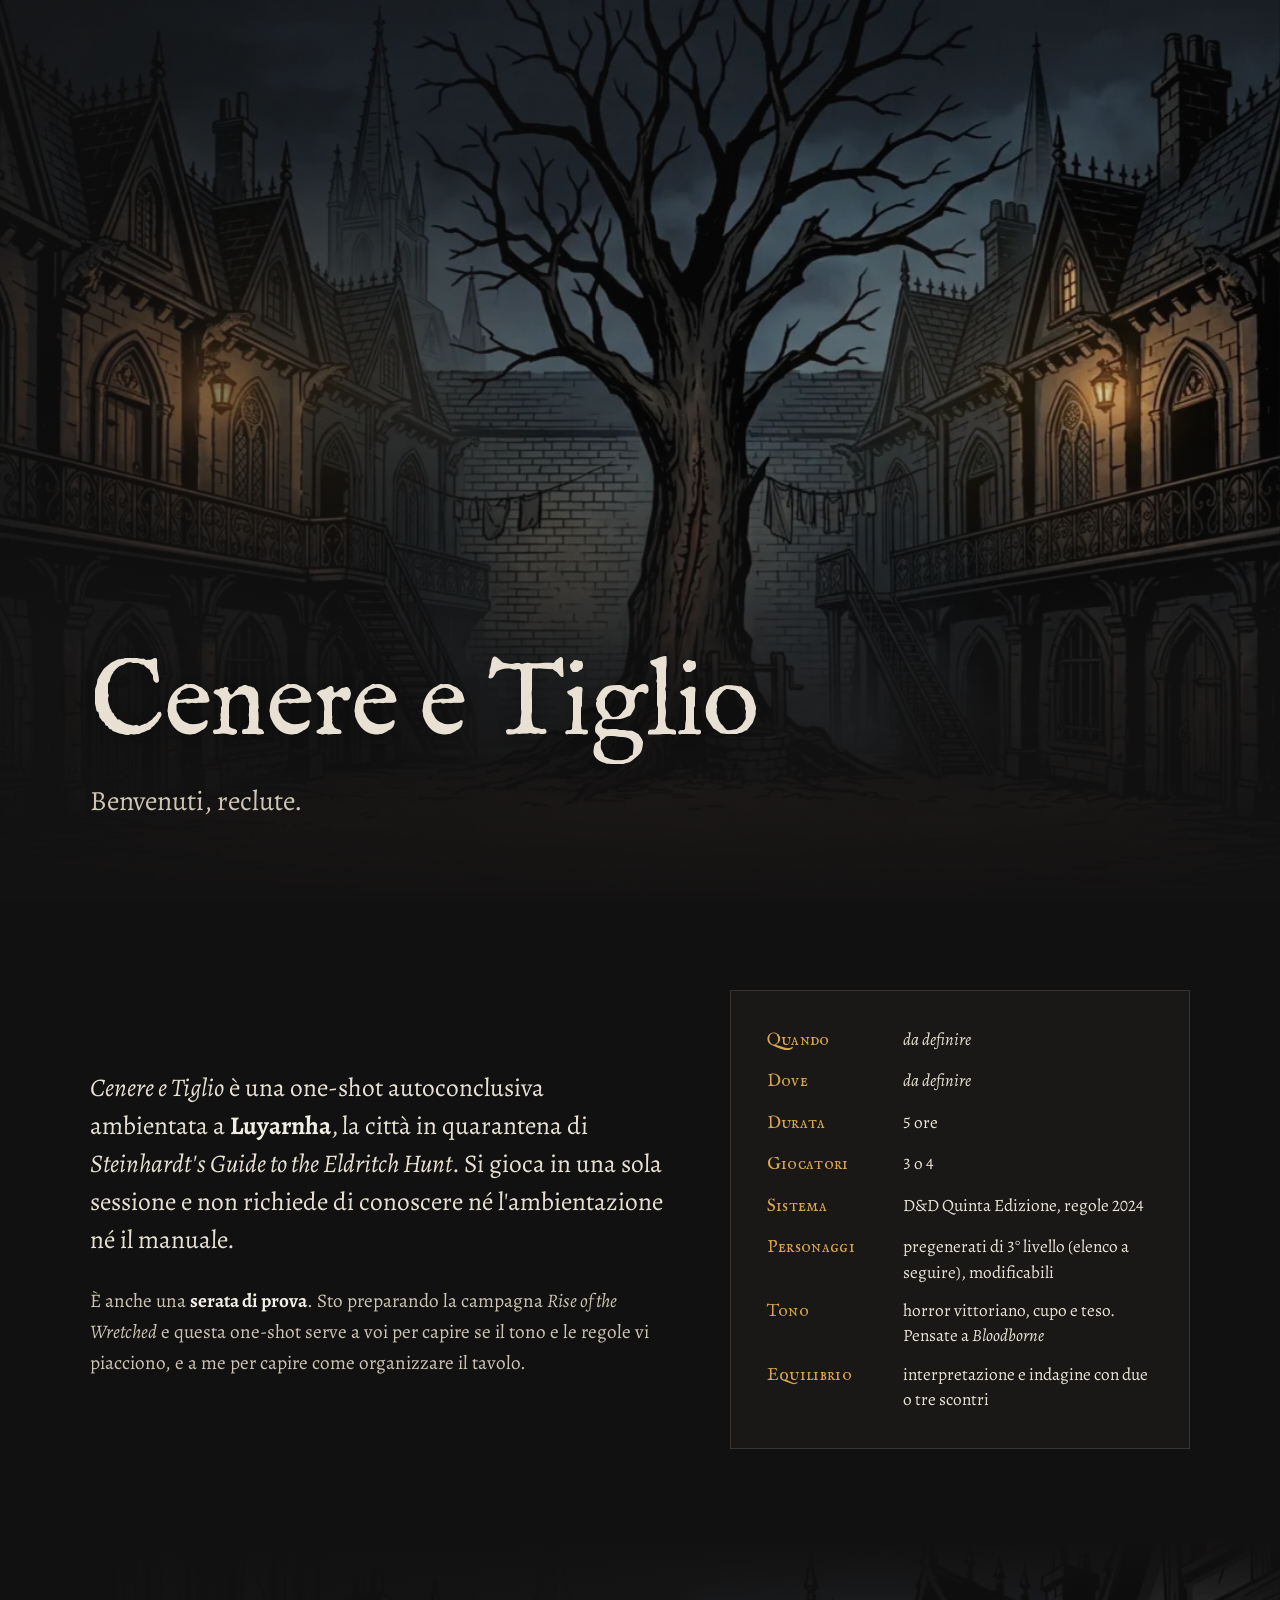
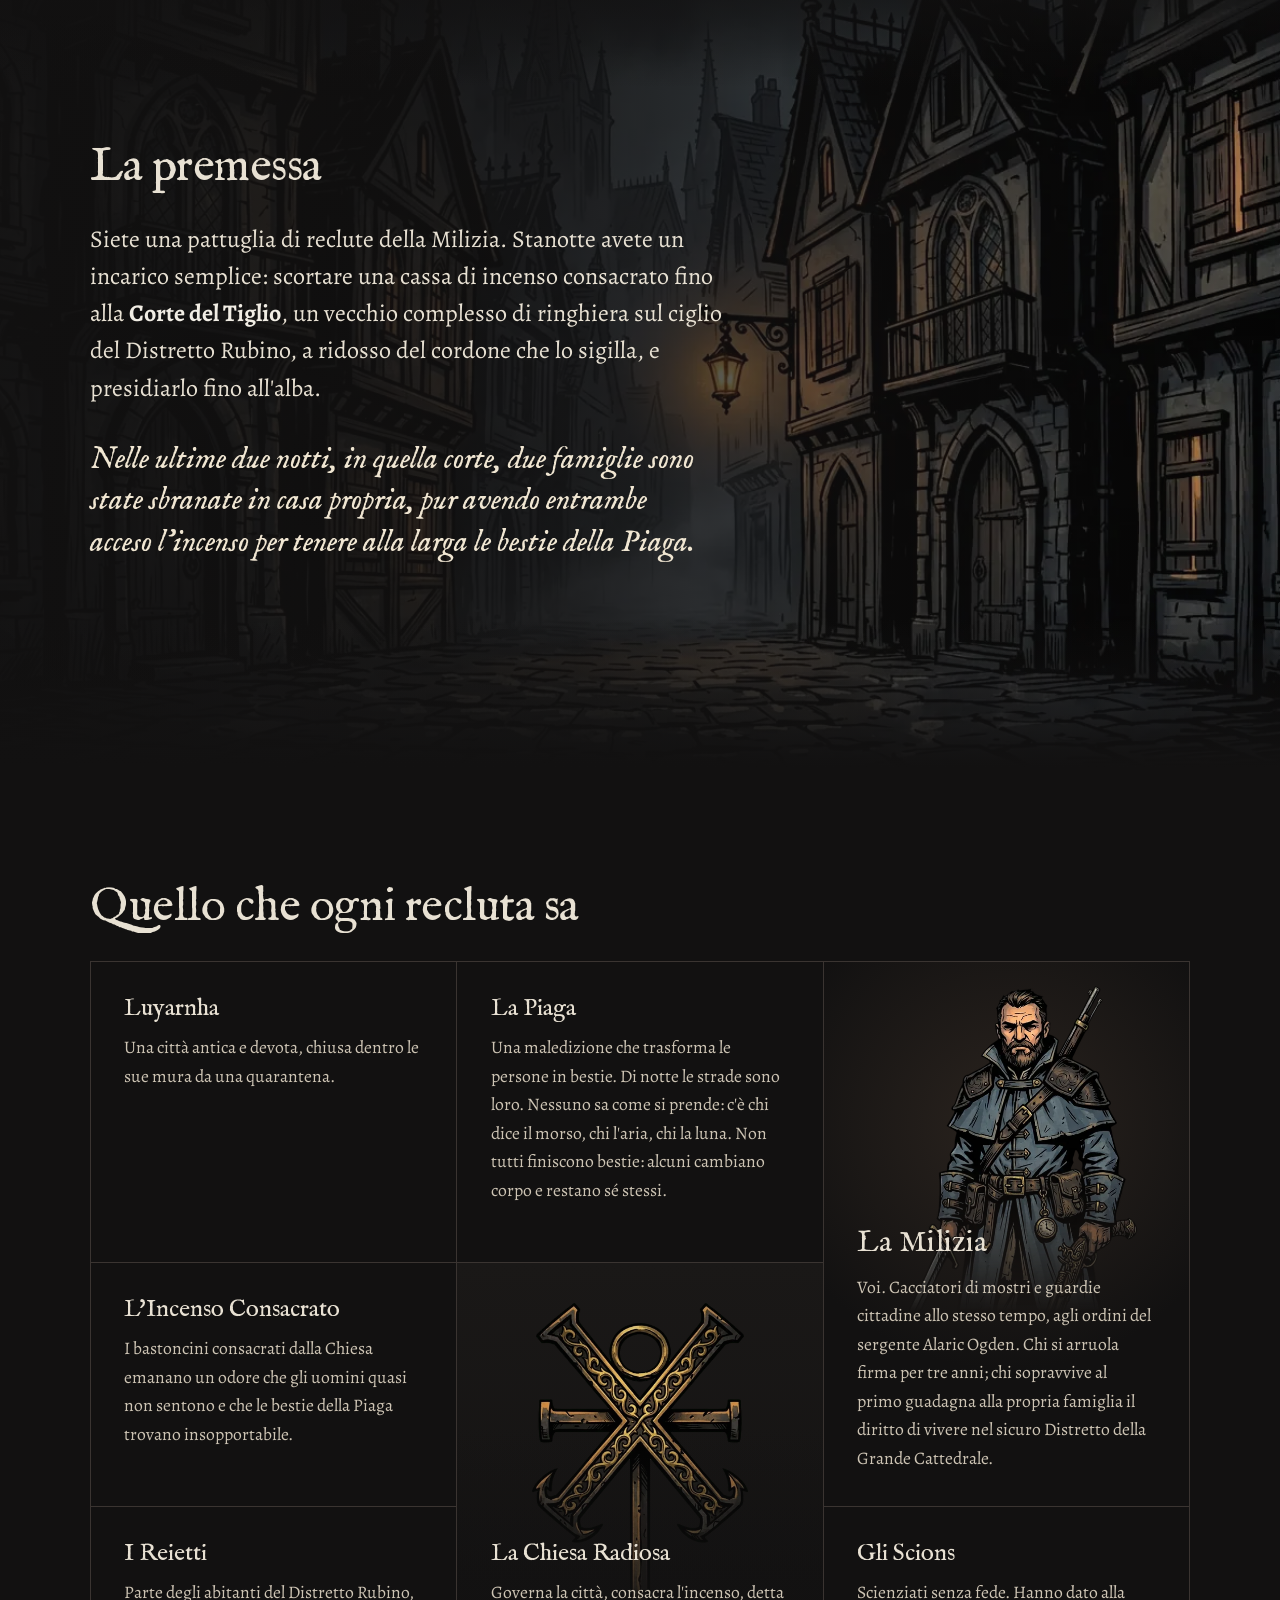
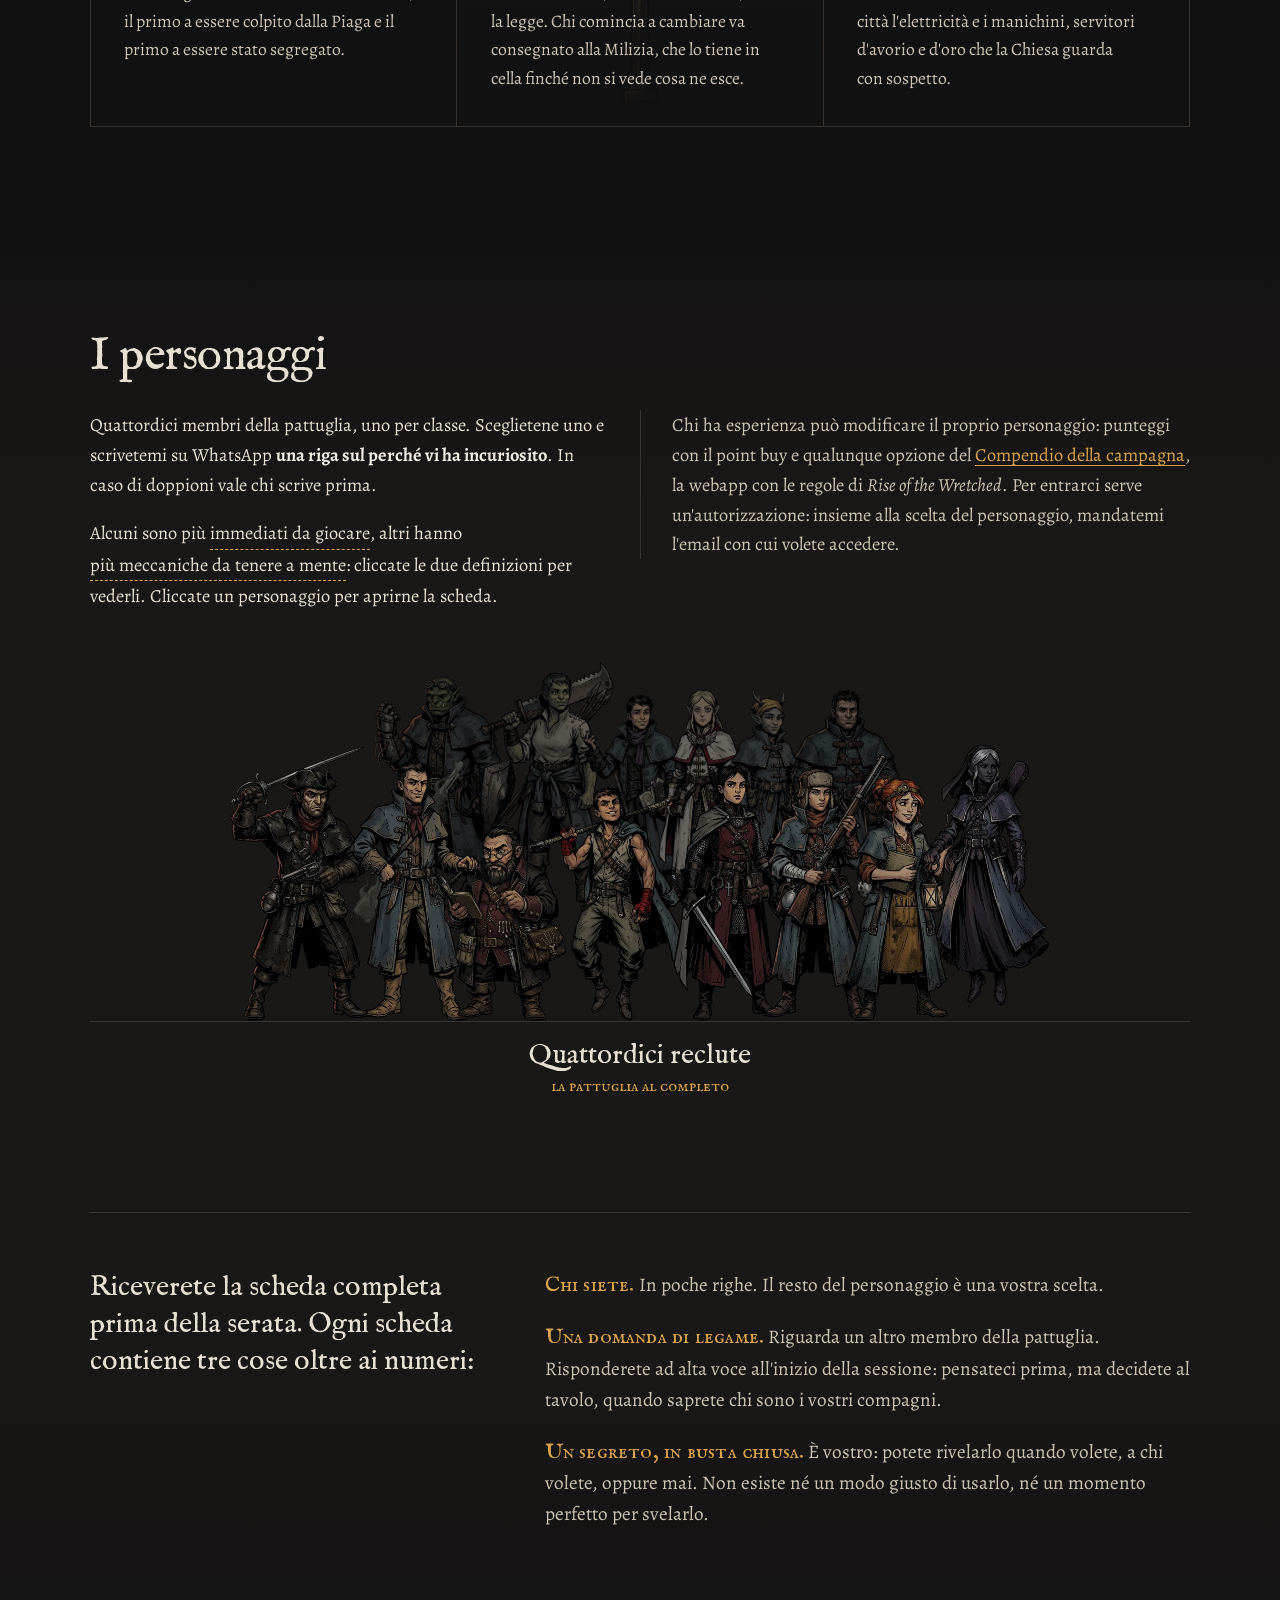
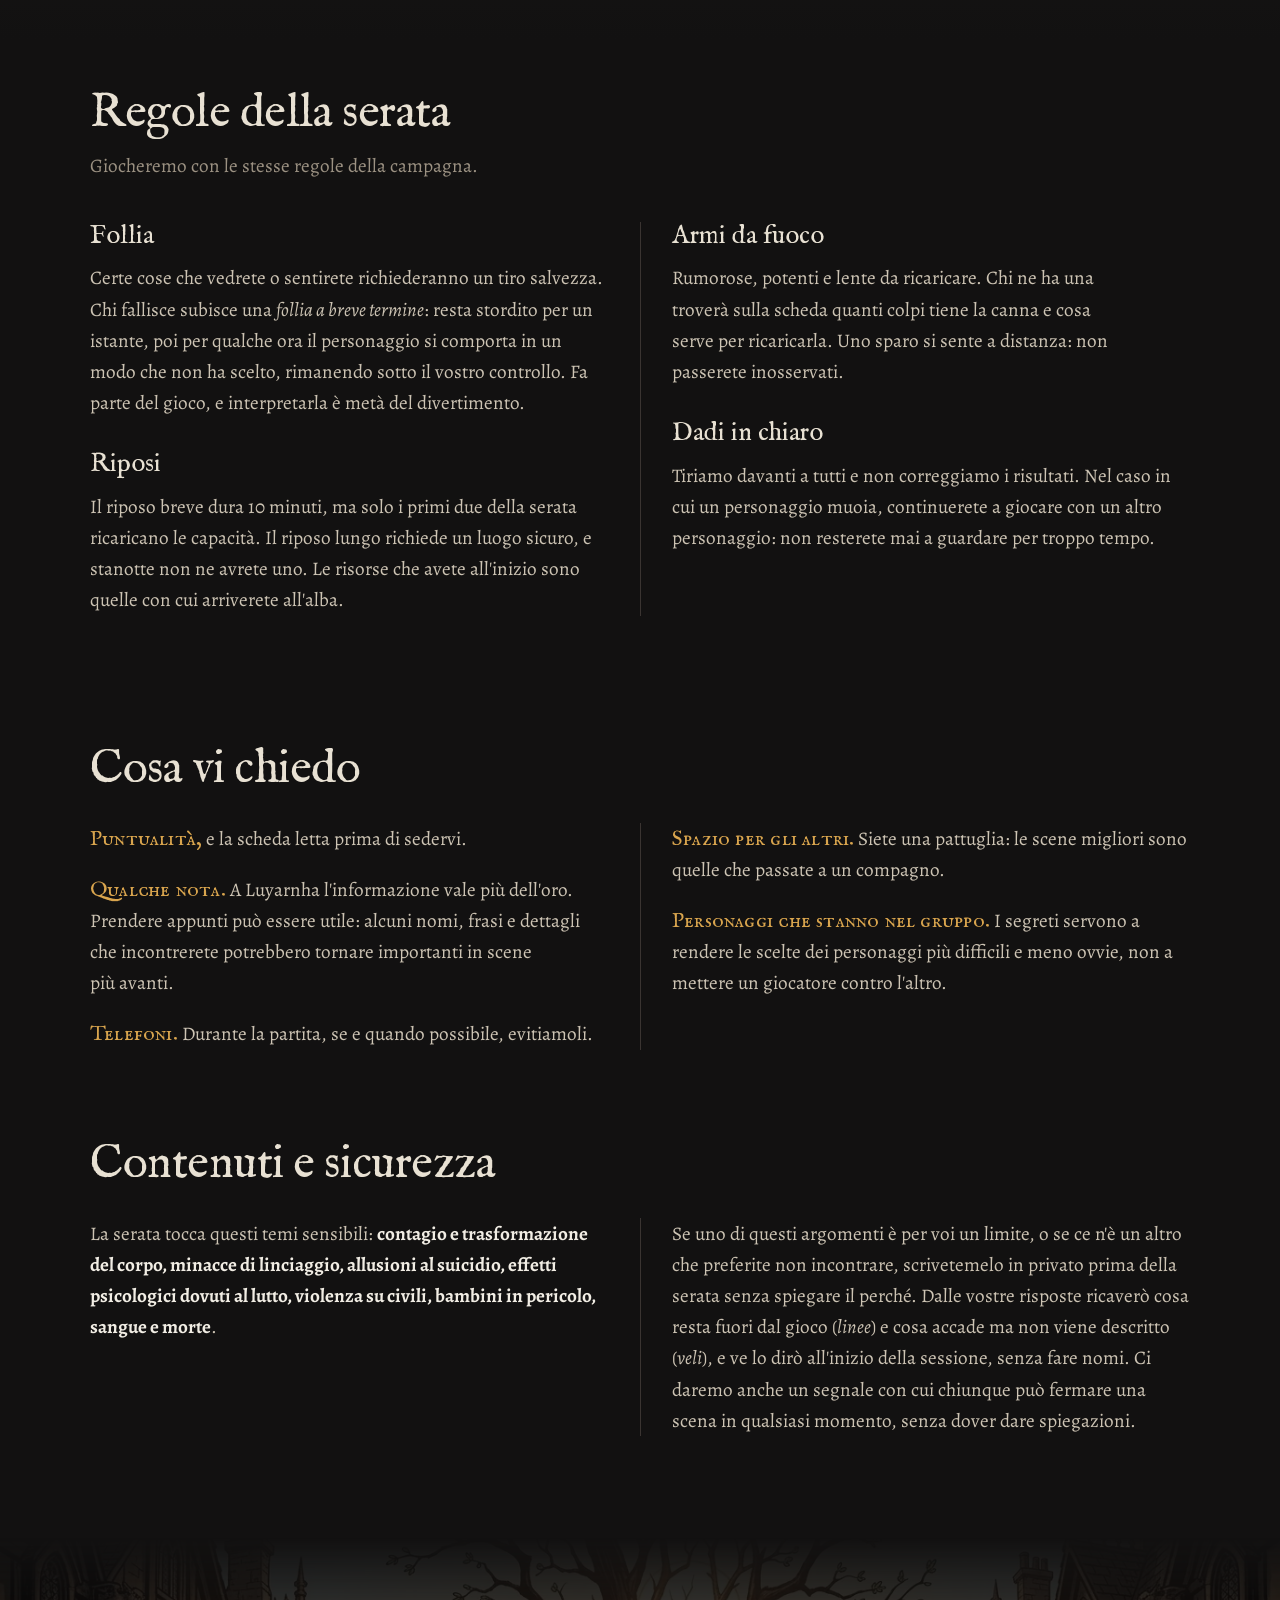
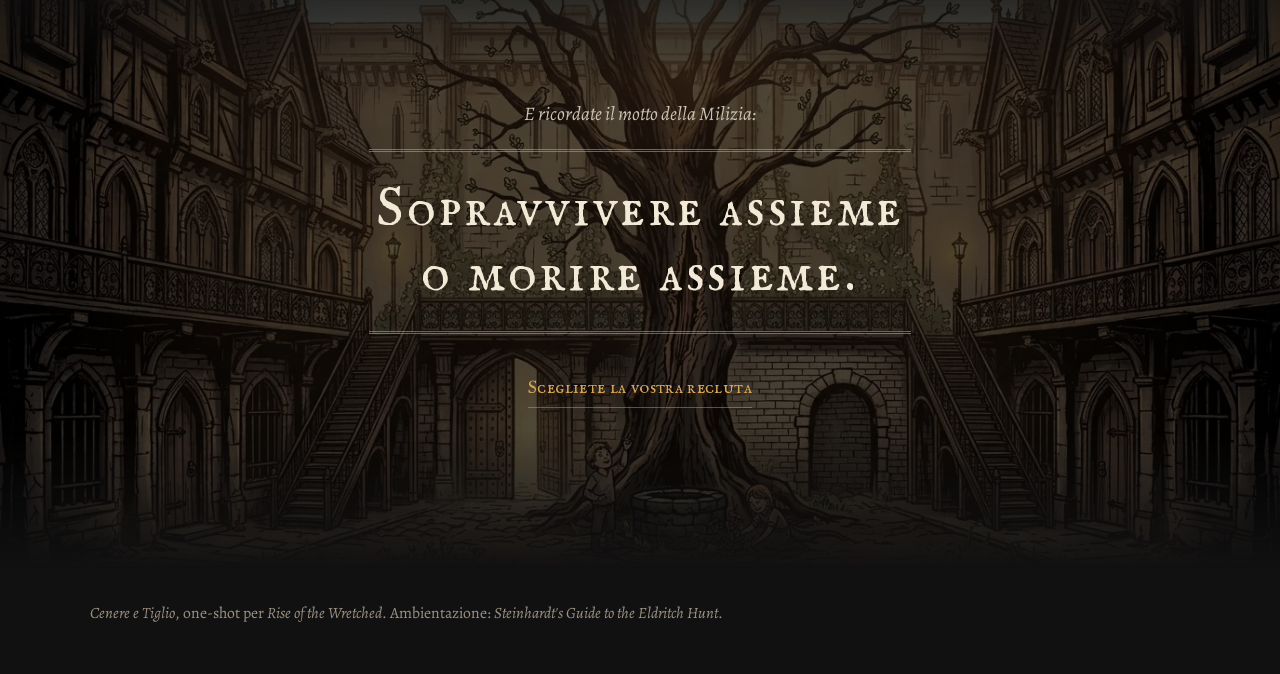
==== commit 68f83a8d: "Tolti Cosa portare e il titolo In breve; Cosa vi chiedo su due colonne col filetto Co-Authored-By: C" ====
--- a/index.html
+++ b/index.html
@@ -57,8 +57,7 @@
       <p>È anche una <strong>serata di prova</strong>. Sto preparando la campagna <em>Rise of the Wretched</em> e questa one-shot serve a voi per capire se il tono e le regole vi piacciono, e a me per capire come organizzare il tavolo.</p>
     </div>
 
-    <aside class="orders" aria-labelledby="in-breve">
-      <h2 id="in-breve" class="orders__title">In breve</h2>
+    <aside class="orders" aria-label="In breve">
       <dl class="orders__list">
         <div><dt>Quando</dt><dd><em>da definire</em></dd></div>
         <div><dt>Dove</dt><dd><em>da definire</em></dd></div>
@@ -305,23 +304,15 @@
     </div>
   </section>
 
-  <section class="asks wrap" aria-label="Cosa vi chiedo e cosa portare">
+  <section class="asks wrap" aria-labelledby="chiedo-titolo">
     <div class="asks__col">
-      <h2 class="h2">Cosa vi chiedo</h2>
+      <h2 id="chiedo-titolo" class="h2">Cosa vi chiedo</h2>
       <ul class="asks__list">
         <li><strong>Puntualità,</strong> e la scheda letta prima di sedervi.</li>
         <li><strong>Qualche nota.</strong> A Luyarnha l'informazione vale più dell'oro. Prendere appunti può essere utile: alcuni nomi, frasi e dettagli che incontrerete potrebbero tornare importanti in scene più avanti.</li>
         <li><strong>Telefoni.</strong> Durante la partita, se e quando possibile, evitiamoli.</li>
         <li><strong>Spazio per gli altri.</strong> Siete una pattuglia: le scene migliori sono quelle che passate a un compagno.</li>
         <li><strong>Personaggi che stanno nel gruppo.</strong> I segreti servono a rendere le scelte dei personaggi più difficili e meno ovvie, non a mettere un giocatore contro l'altro.</li>
-      </ul>
-    </div>
-    <div class="asks__col asks__col--kit">
-      <h2 class="h2">Cosa portare</h2>
-      <ul class="kit">
-        <li>Dadi, penna, un taccuino</li>
-        <li>La scheda del personaggio, letta</li>
-        <li>Una bozza di risposta alla vostra domanda di legame</li>
       </ul>
     </div>
   </section>
--- a/assets/style.css
+++ b/assets/style.css
@@ -67,7 +67,7 @@
 }
 h3 { font: 400 1.5rem/1.15 var(--display); margin: 0 0 .45em; }
 /* A capo: titoli bilanciati, paragrafi senza una parola sola sull'ultima riga */
-h1, h2, h3, .sheet__intro, .premise__dread, .motto__text, .orders__title { text-wrap: balance; }
+h1, h2, h3, .sheet__intro, .premise__dread, .motto__text { text-wrap: balance; }
 p, li, dd { text-wrap: pretty; }
 
 :focus-visible { outline: 2px solid var(--accent); outline-offset: 3px; }
@@ -168,7 +168,6 @@
   border: 1px solid var(--line);
   padding: clamp(1.5rem, 3vw, 2.25rem);
 }
-.orders__title { font: 400 2rem/1 var(--display); margin: 0 0 1.25rem; }
 .orders__list { margin: 0; display: grid; gap: .85rem; }
 .orders__list div { display: grid; grid-template-columns: 7.5rem 1fr; gap: 1rem; align-items: baseline; }
 .orders__list dt { font-family: var(--display-sc); letter-spacing: .02em; color: var(--accent); font-size: 1.08rem; }
@@ -420,24 +419,13 @@
 .rule p { color: var(--text-2); }
 @media (max-width: 860px) { .rules__cols { column-count: 1; max-width: 40rem; } }
 
-/* Cosa vi chiedo, cosa portare */
-.asks {
-  display: grid; gap: clamp(2.5rem, 6vw, 6rem);
-  grid-template-columns: minmax(0, 1.7fr) minmax(0, 1fr);
-  padding-block: clamp(2.5rem, 5vw, 4rem) clamp(3.5rem, 7vw, 6rem);
-}
-.asks__list { list-style: none; margin: 0; padding: 0; display: grid; gap: 1.25rem; }
-.asks__list li { color: var(--text-2); }
-/* Cosa portare: lo stesso foglio d'ordini di "In breve", che chiude ciò che "In breve" apre */
-.asks__col--kit {
-  align-self: start;
-  background: var(--bg-2); border: 1px solid var(--line);
-  padding: clamp(1.5rem, 3vw, 2.25rem);
-}
-.asks__col--kit .h2 { font-size: 2rem; line-height: 1; margin-bottom: 1.25rem; }
-.kit { list-style: none; margin: 0; padding: 0; display: grid; gap: .6rem; }
-.kit li { color: var(--text-2); }
-@media (max-width: 860px) { .asks { grid-template-columns: 1fr; } }
+/* Cosa vi chiedo: a schermo largo su due colonne col filetto, come le regole */
+.asks { padding-block: clamp(2.5rem, 5vw, 4rem) clamp(3.5rem, 7vw, 6rem); }
+.asks__list { list-style: none; margin: 0; padding: 0; max-width: 46rem; }
+.asks__list li { color: var(--text-2); margin-bottom: 1.25rem; break-inside: avoid; }
+@media (min-width: 961px) {
+  .asks__list { max-width: none; column-count: 2; column-gap: clamp(2.5rem, 5vw, 4.5rem); column-rule: 1px solid var(--line); }
+}
 
 /* Contenuti e sicurezza: sullo stesso filo sinistro del resto */
 .safety { padding-block: 0 clamp(4rem, 8vw, 6.5rem); }
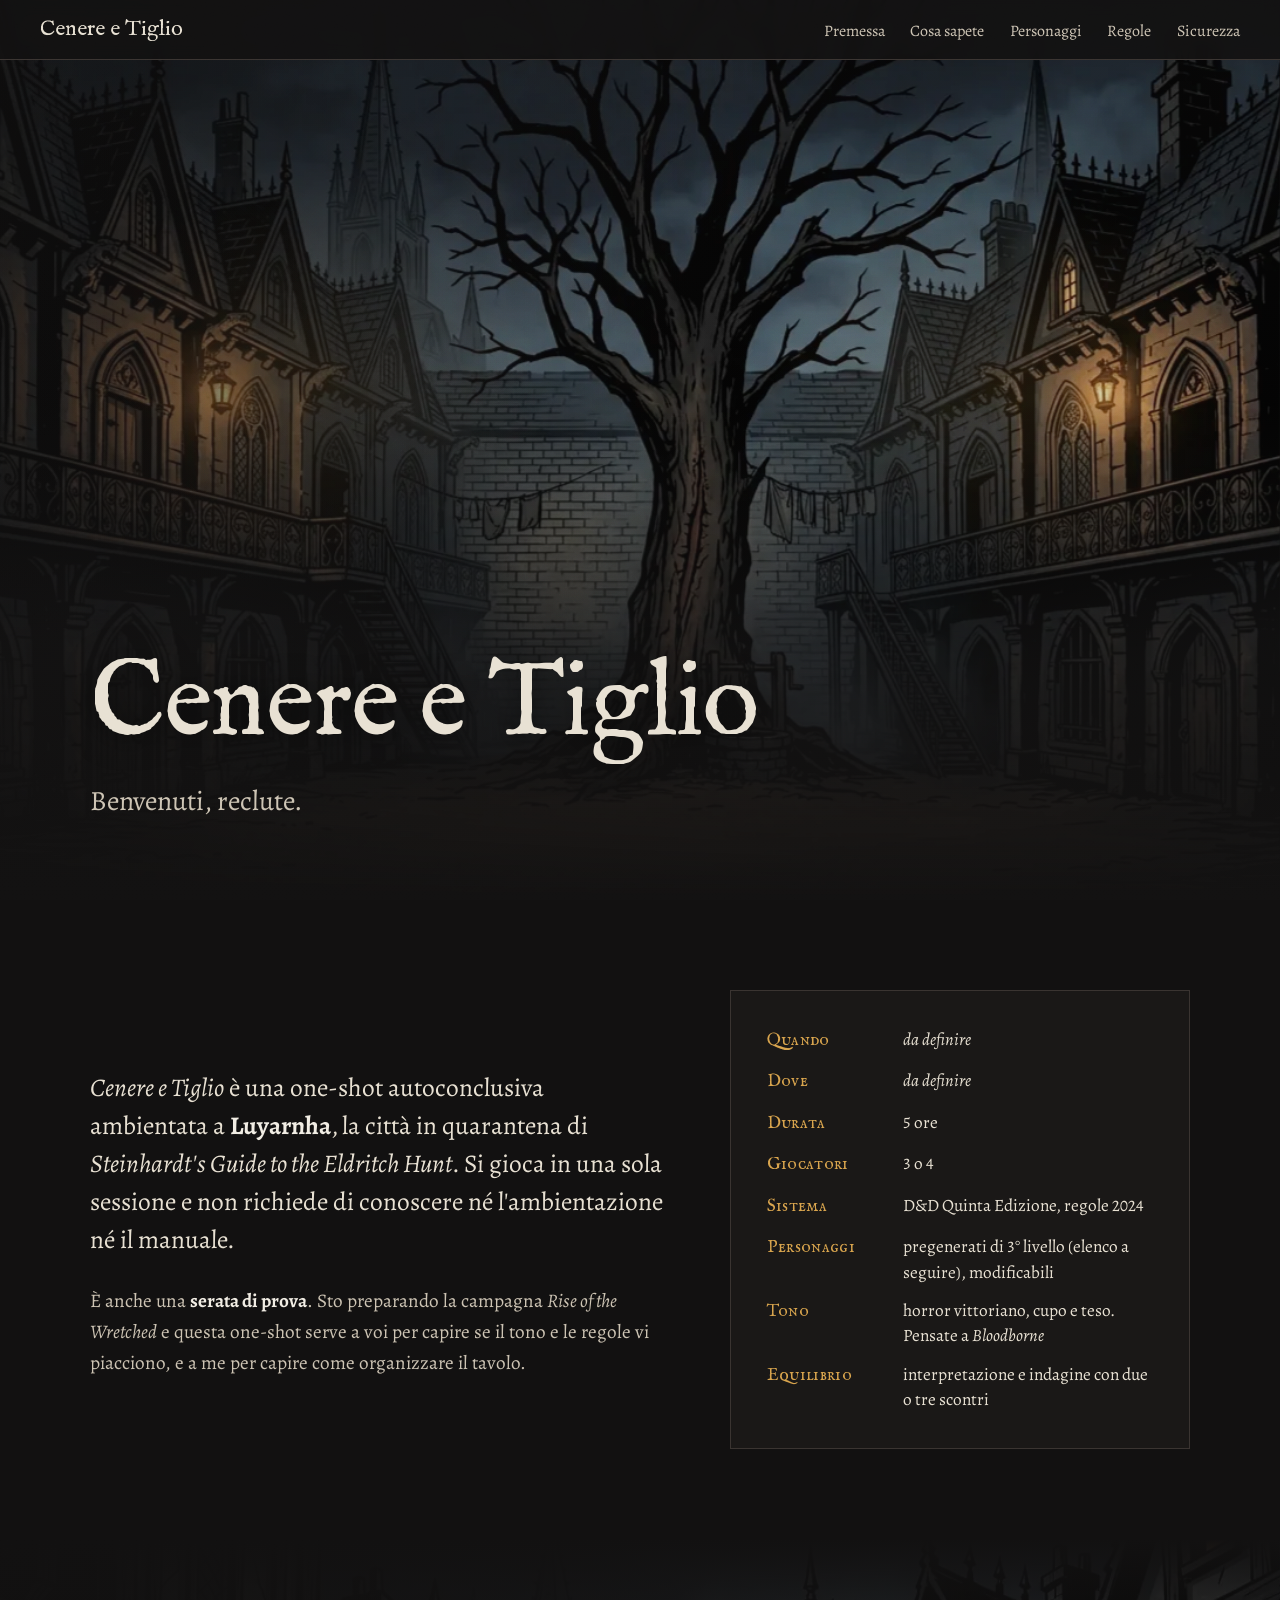
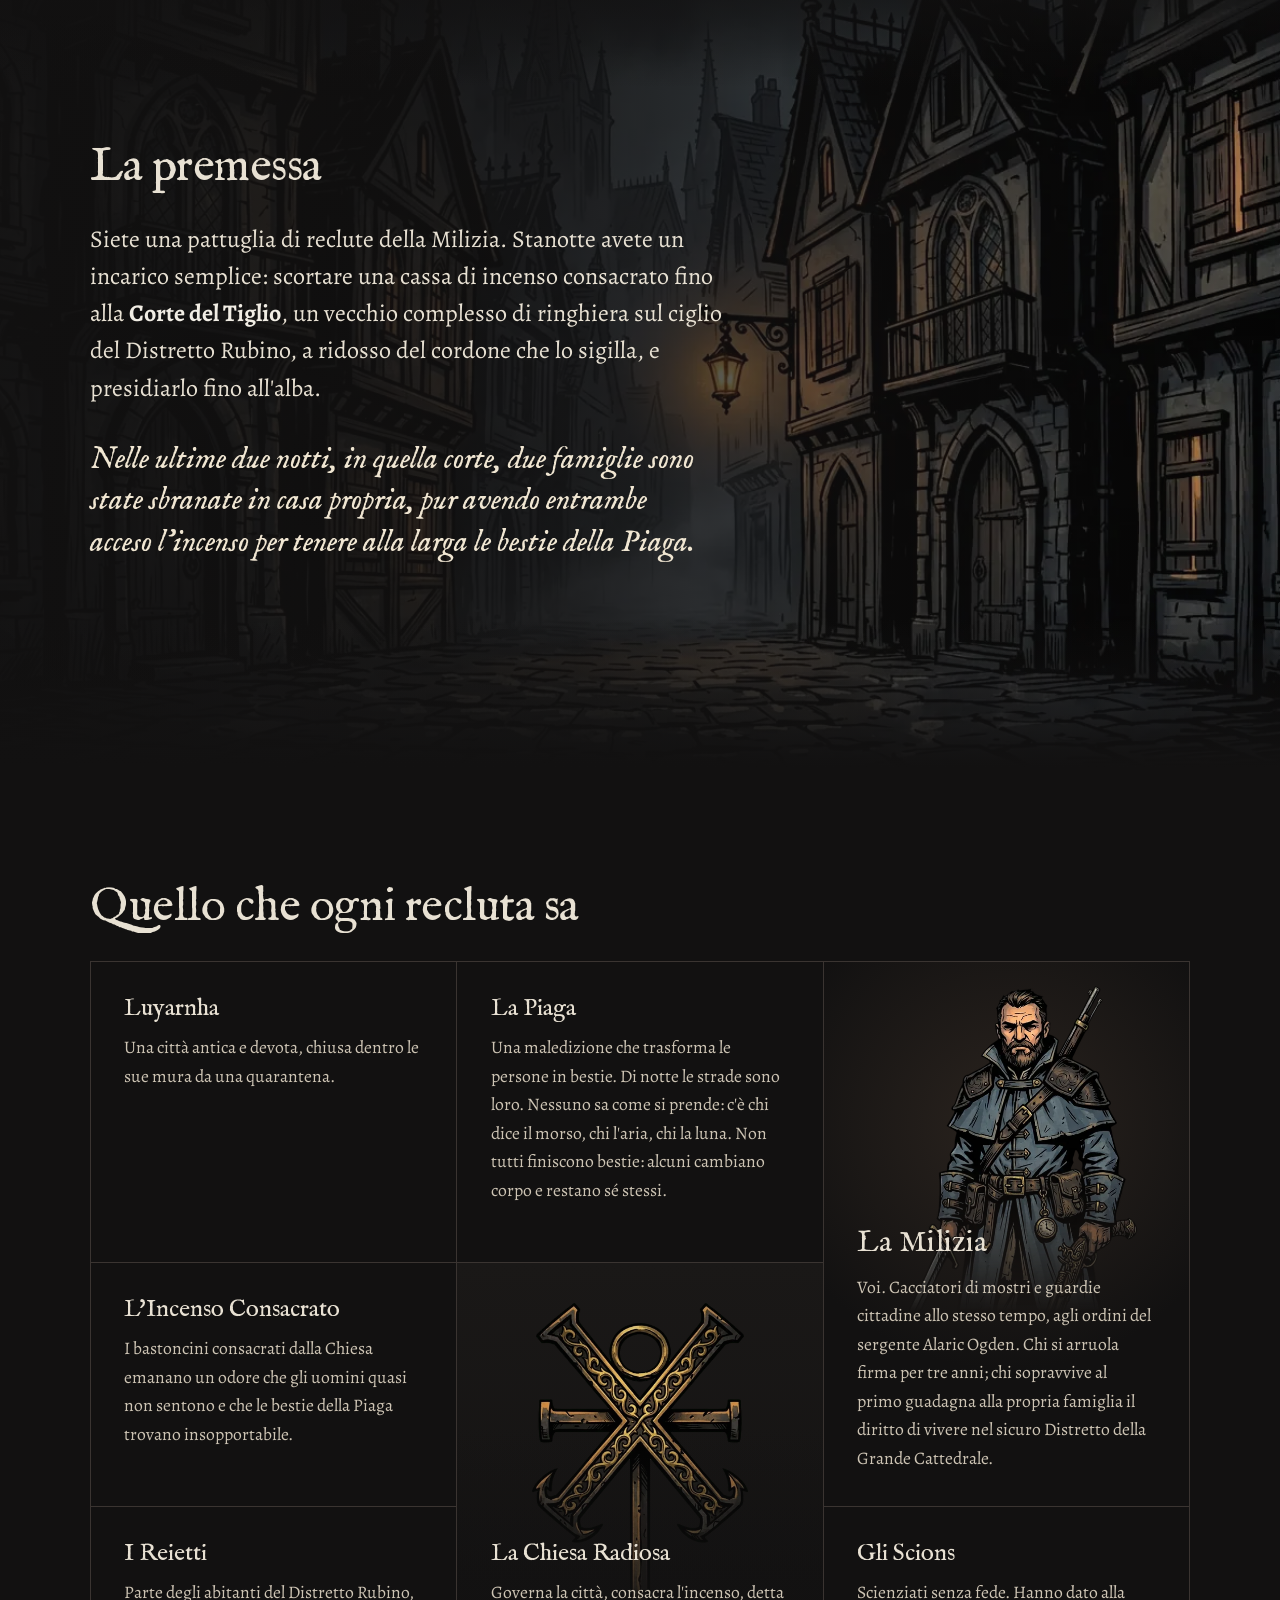
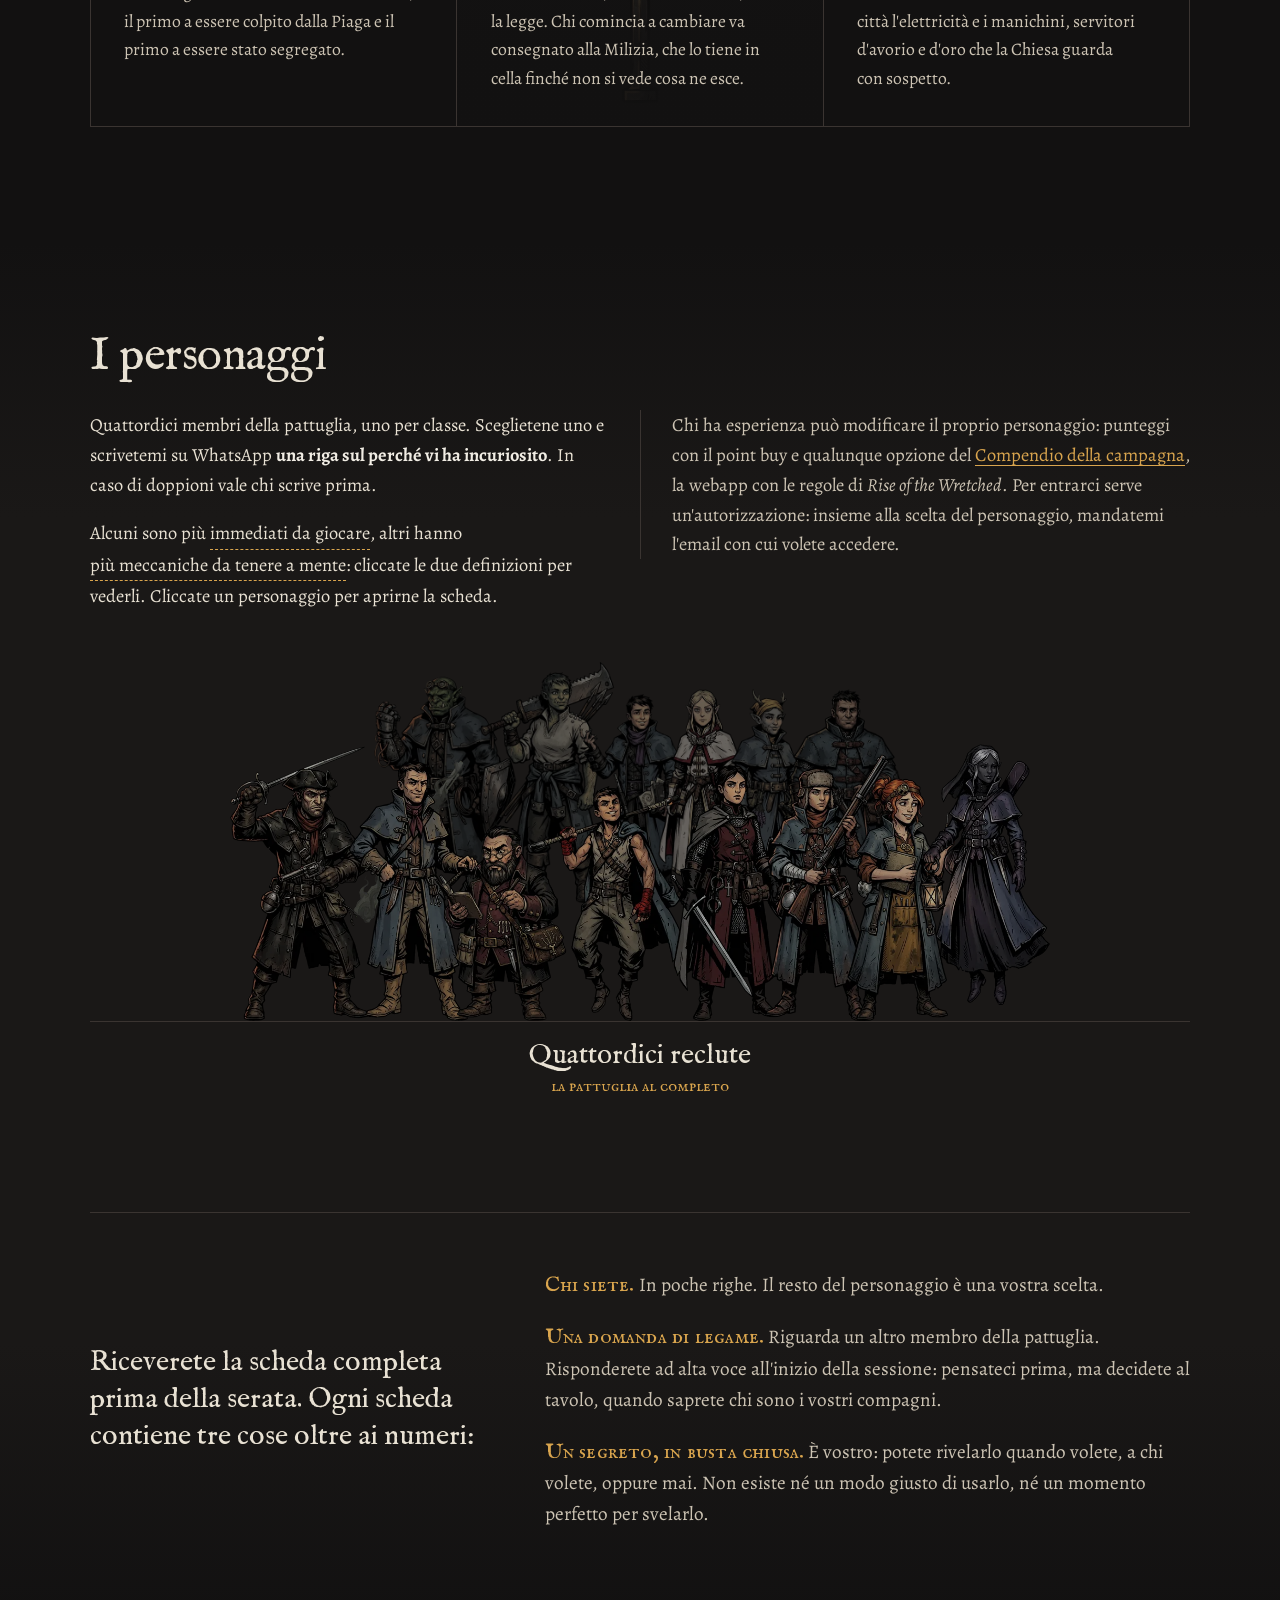
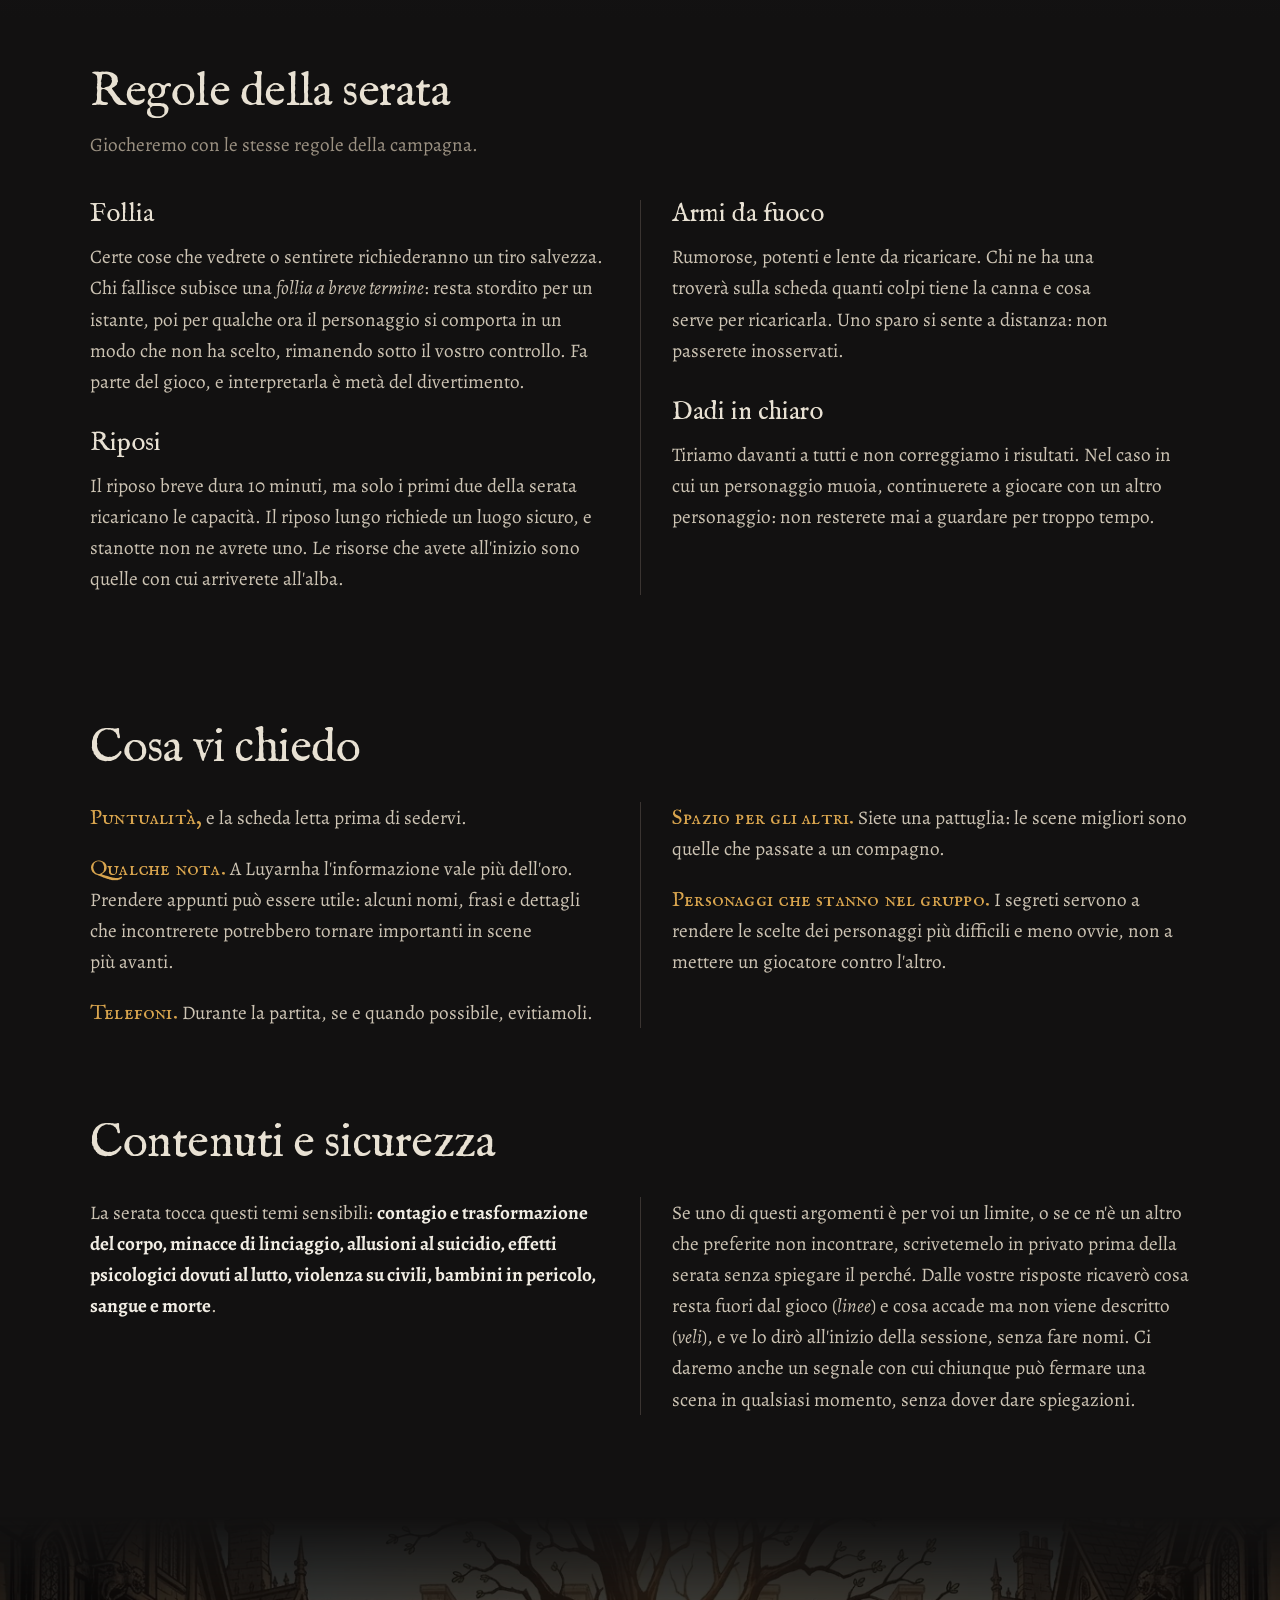
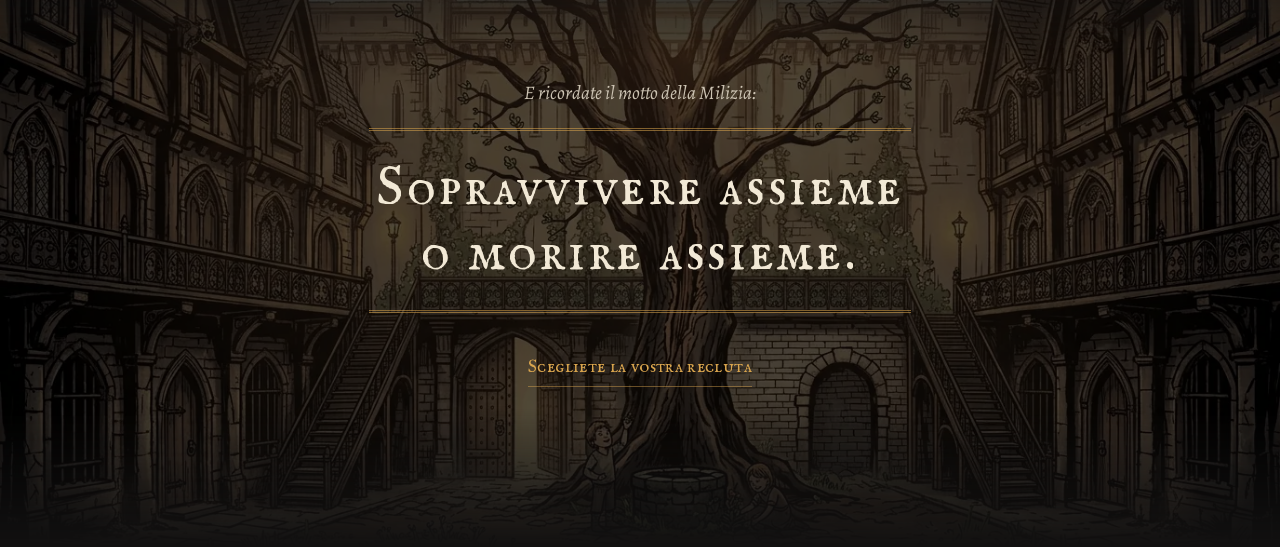
==== commit 703d5c54: "Tolto il piè di pagina: la pagina si chiude sul motto Co-Authored-By: Claude Opus 5.5 <noreply@anthr" ====
--- a/index.html
+++ b/index.html
@@ -336,9 +336,6 @@
 
 </main>
 
-<footer class="footer wrap">
-  <p><em>Cenere e Tiglio</em>, one-shot per <em>Rise of the Wretched</em>. Ambientazione: <em>Steinhardt's Guide to the Eldritch Hunt</em>.</p>
-</footer>
 
 <dialog class="sk" id="scheda" aria-labelledby="scheda-titolo">
   <div class="sk__frame">
--- a/assets/style.css
+++ b/assets/style.css
@@ -404,8 +404,9 @@
   border-top: 1px solid var(--line);
   padding-top: clamp(2.5rem, 5vw, 3.5rem);
 }
-.sheet__intro { font: 400 clamp(1.4rem, .9rem + 1.1vw, 2rem)/1.3 var(--display); color: var(--text); }
+.sheet__intro { font: 400 clamp(1.4rem, .9rem + 1.1vw, 2rem)/1.3 var(--display); color: var(--text); align-self: center; margin: 0; }
 .sheet__list p { color: var(--text-2); margin-bottom: 1.1em; }
+.sheet__list p:last-child { margin-bottom: 0; }
 .sheet__list b, .asks__list strong { font: 400 1.1em/1 var(--display-sc); color: var(--accent); letter-spacing: .01em; }
 @media (max-width: 860px) { .sheet { grid-template-columns: 1fr; } }
 
@@ -461,7 +462,6 @@
 }
 .motto__cta:hover { color: var(--text); border-color: var(--text-2); }
 
-.footer { padding-block: 2rem 3rem; color: var(--muted); font-size: .98rem; }
 
 /* Movimento: solo se l'utente non ha chiesto di ridurlo */
 @media (prefers-reduced-motion: no-preference) {
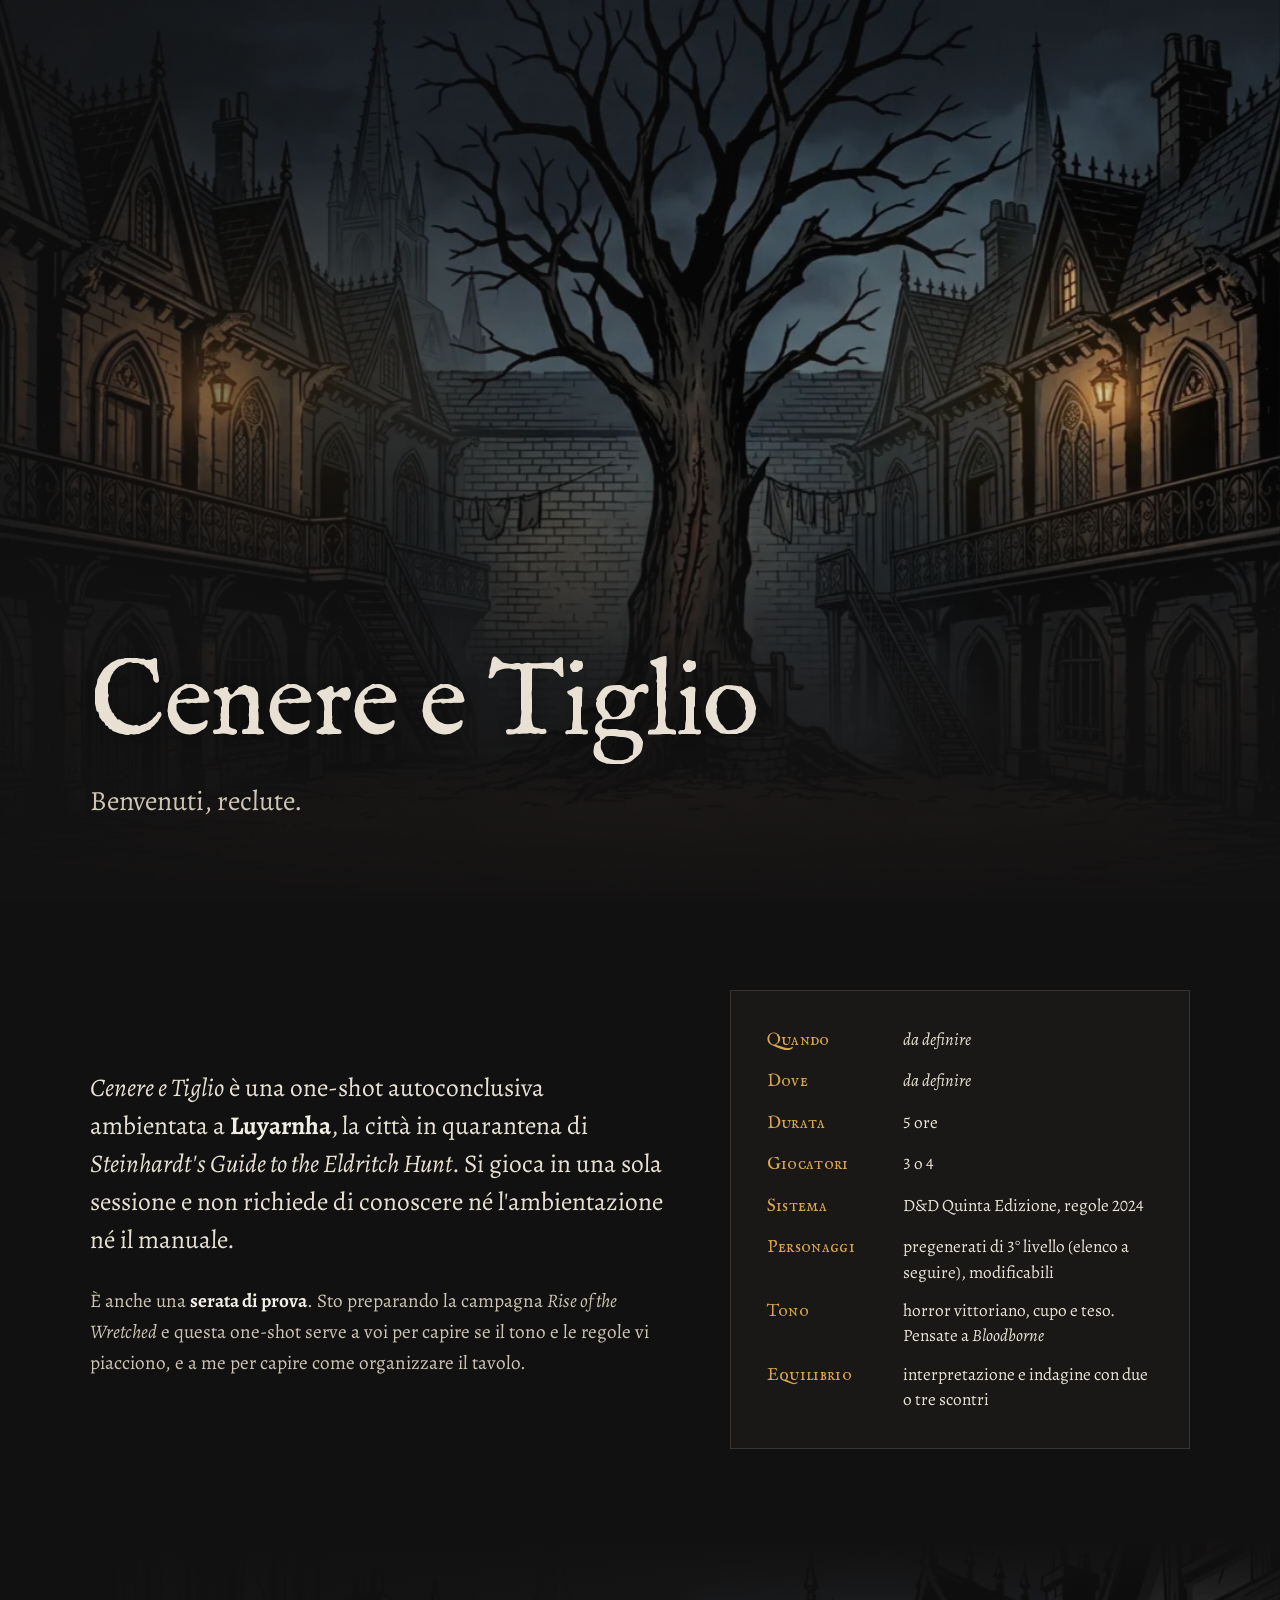
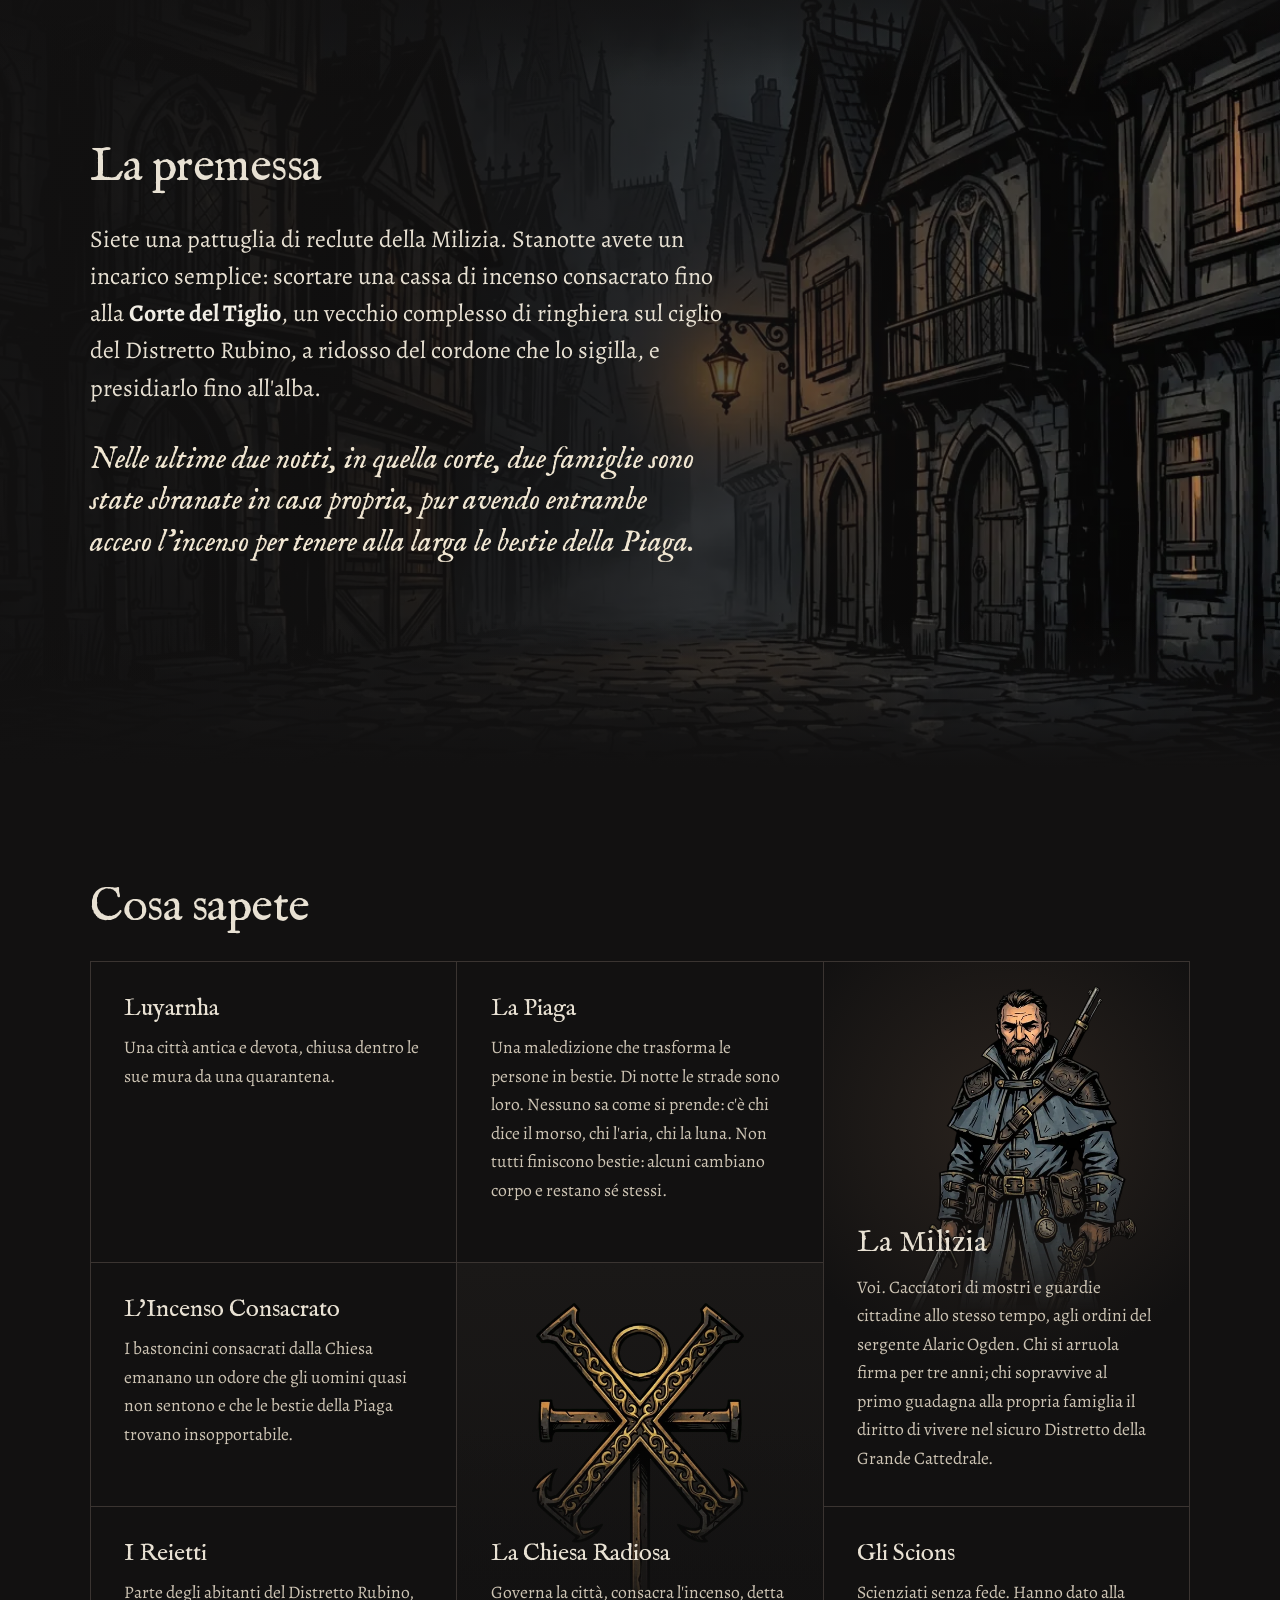
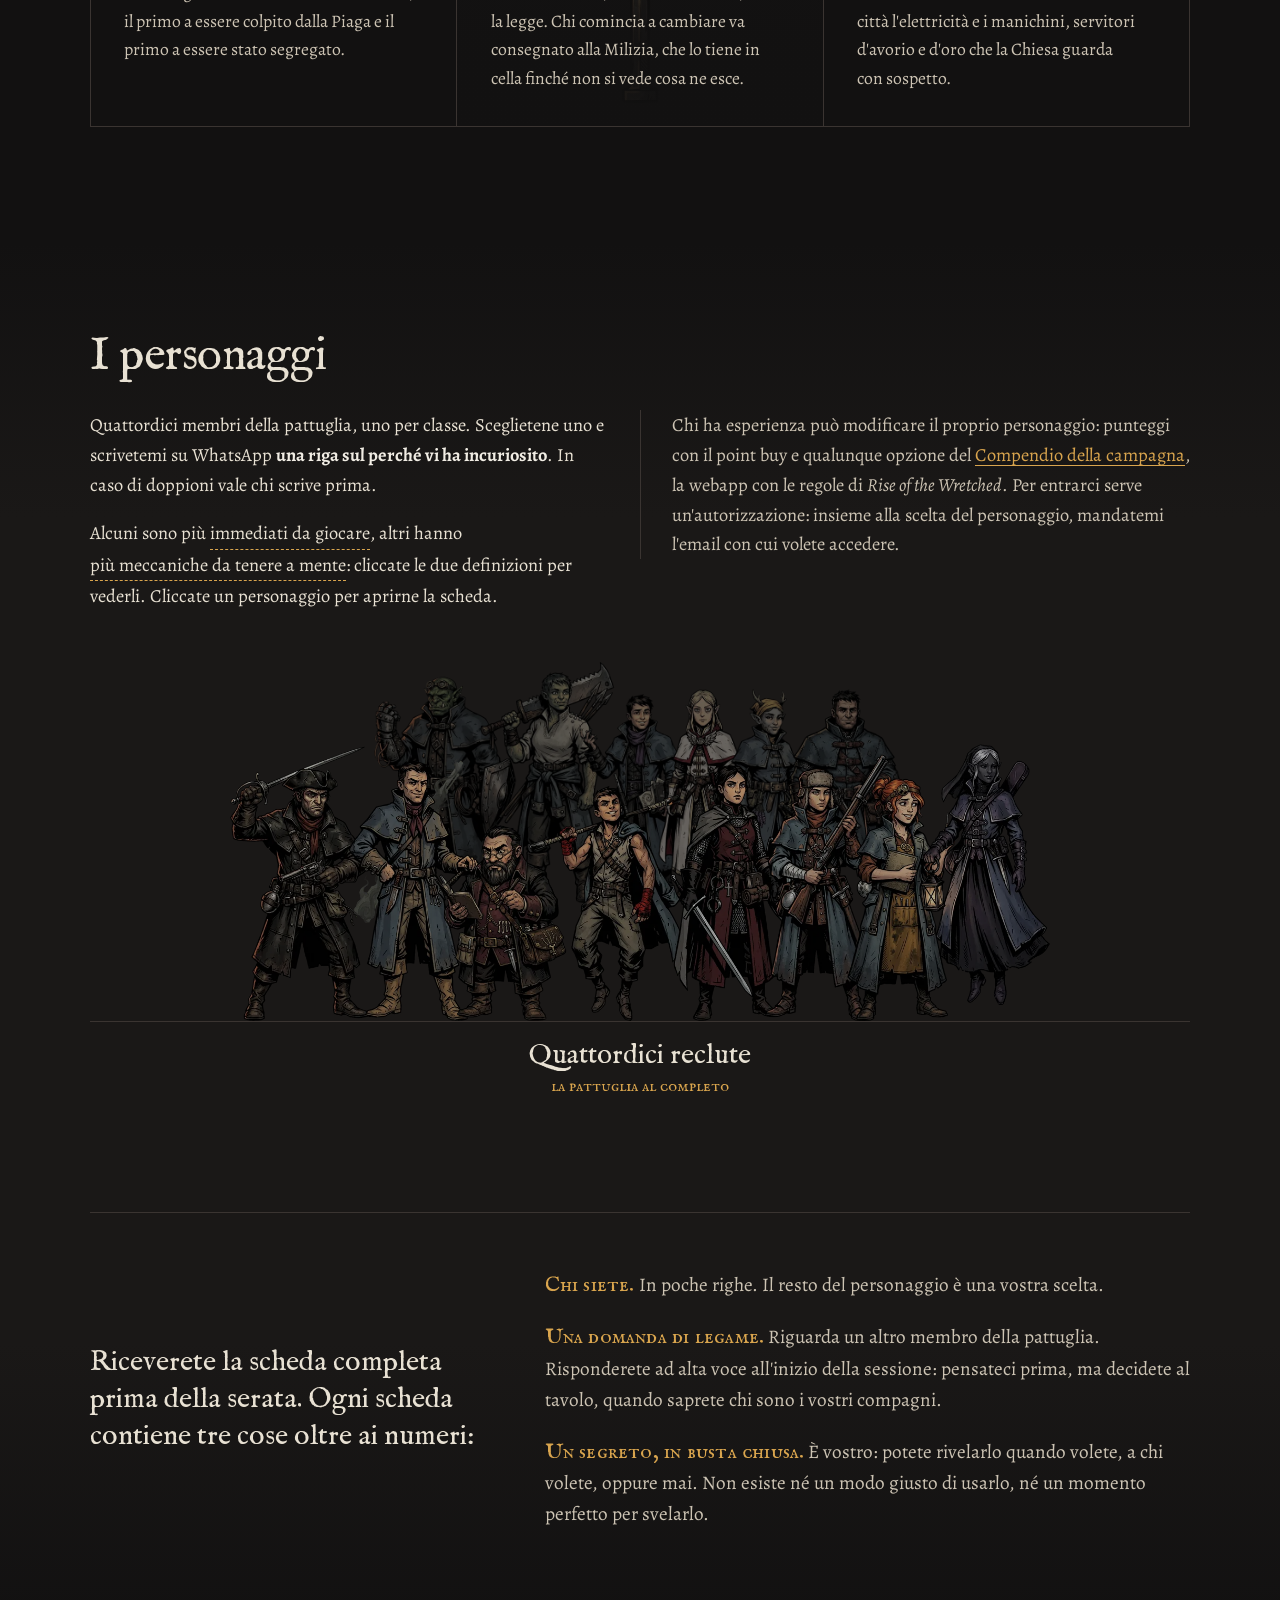
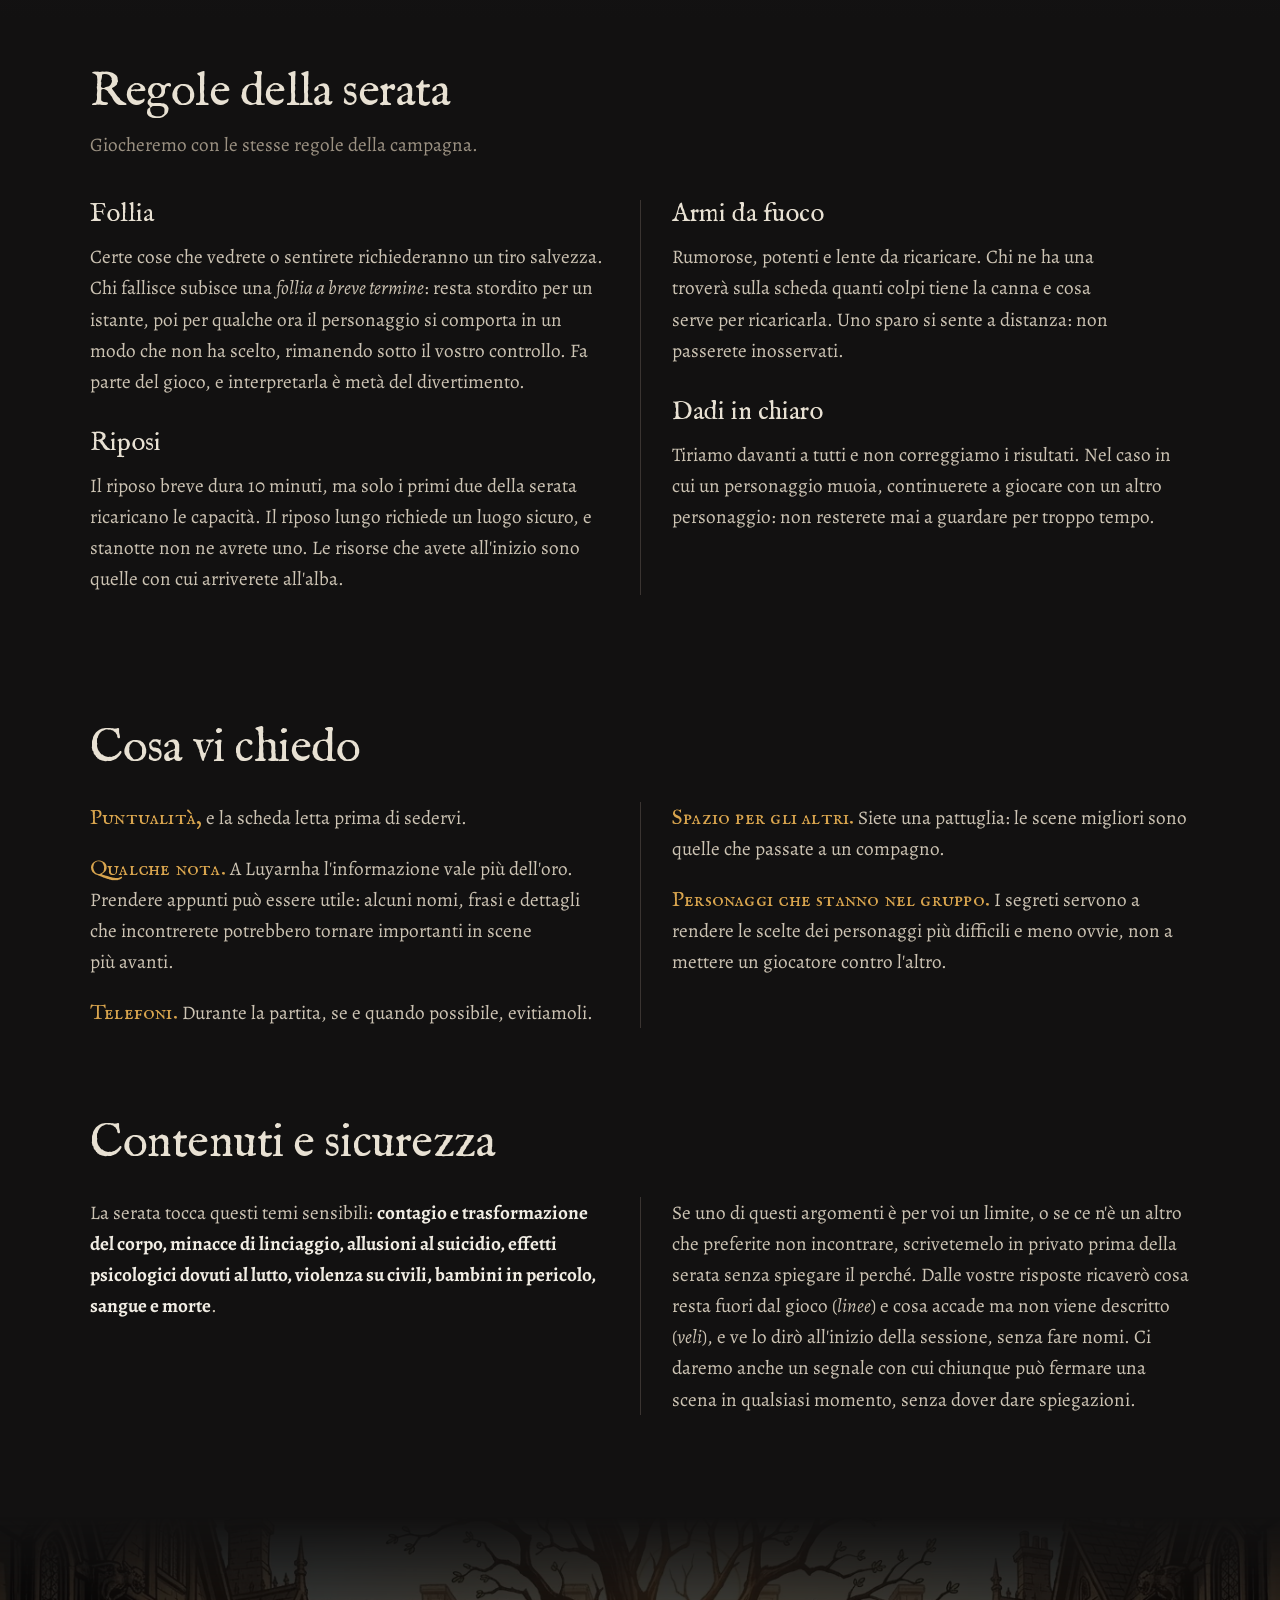
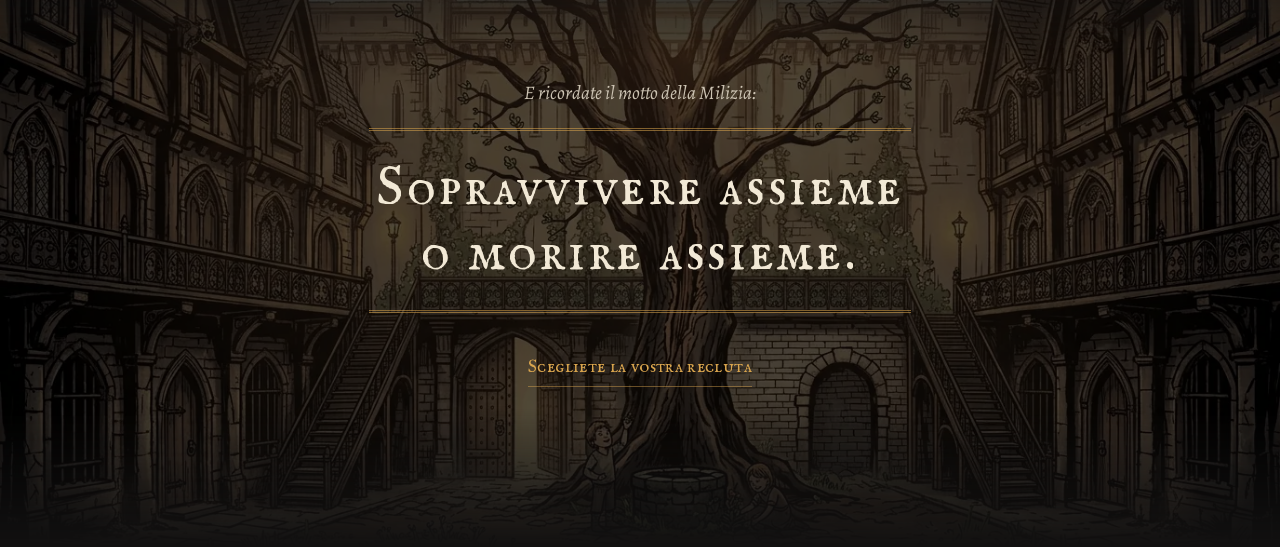
==== commit 77486c6d: "Titolo della sezione: Cosa sapete Co-Authored-By: Claude Opus 5.5 <noreply@anthropic.com>" ====
--- a/index.html
+++ b/index.html
@@ -81,7 +81,7 @@
   </section>
 
   <section class="lore wrap" id="recluta" aria-labelledby="recluta-titolo">
-    <h2 id="recluta-titolo" class="h2">Quello che ogni recluta sa</h2>
+    <h2 id="recluta-titolo" class="h2">Cosa sapete</h2>
     <div class="lore__grid">
       <article class="lore__cell lore__cell--lu">
         <h3>Luyarnha</h3>
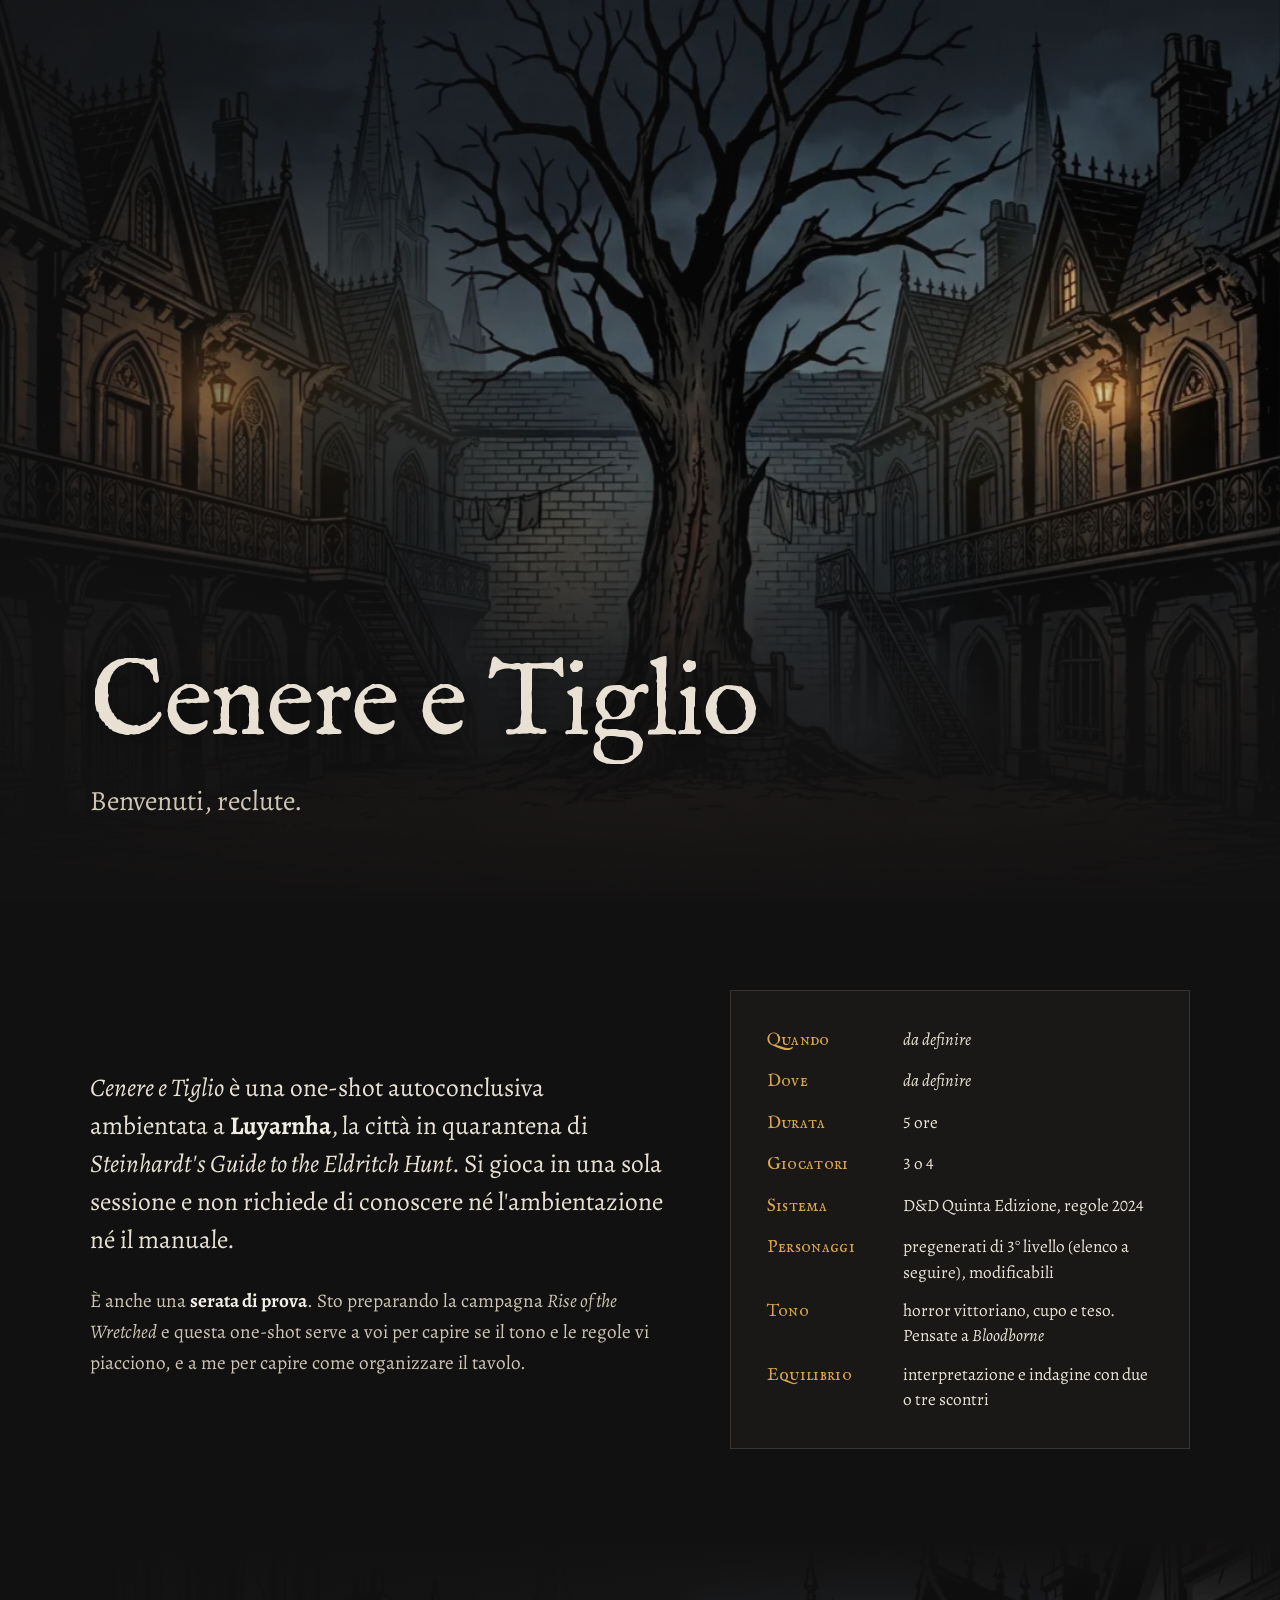
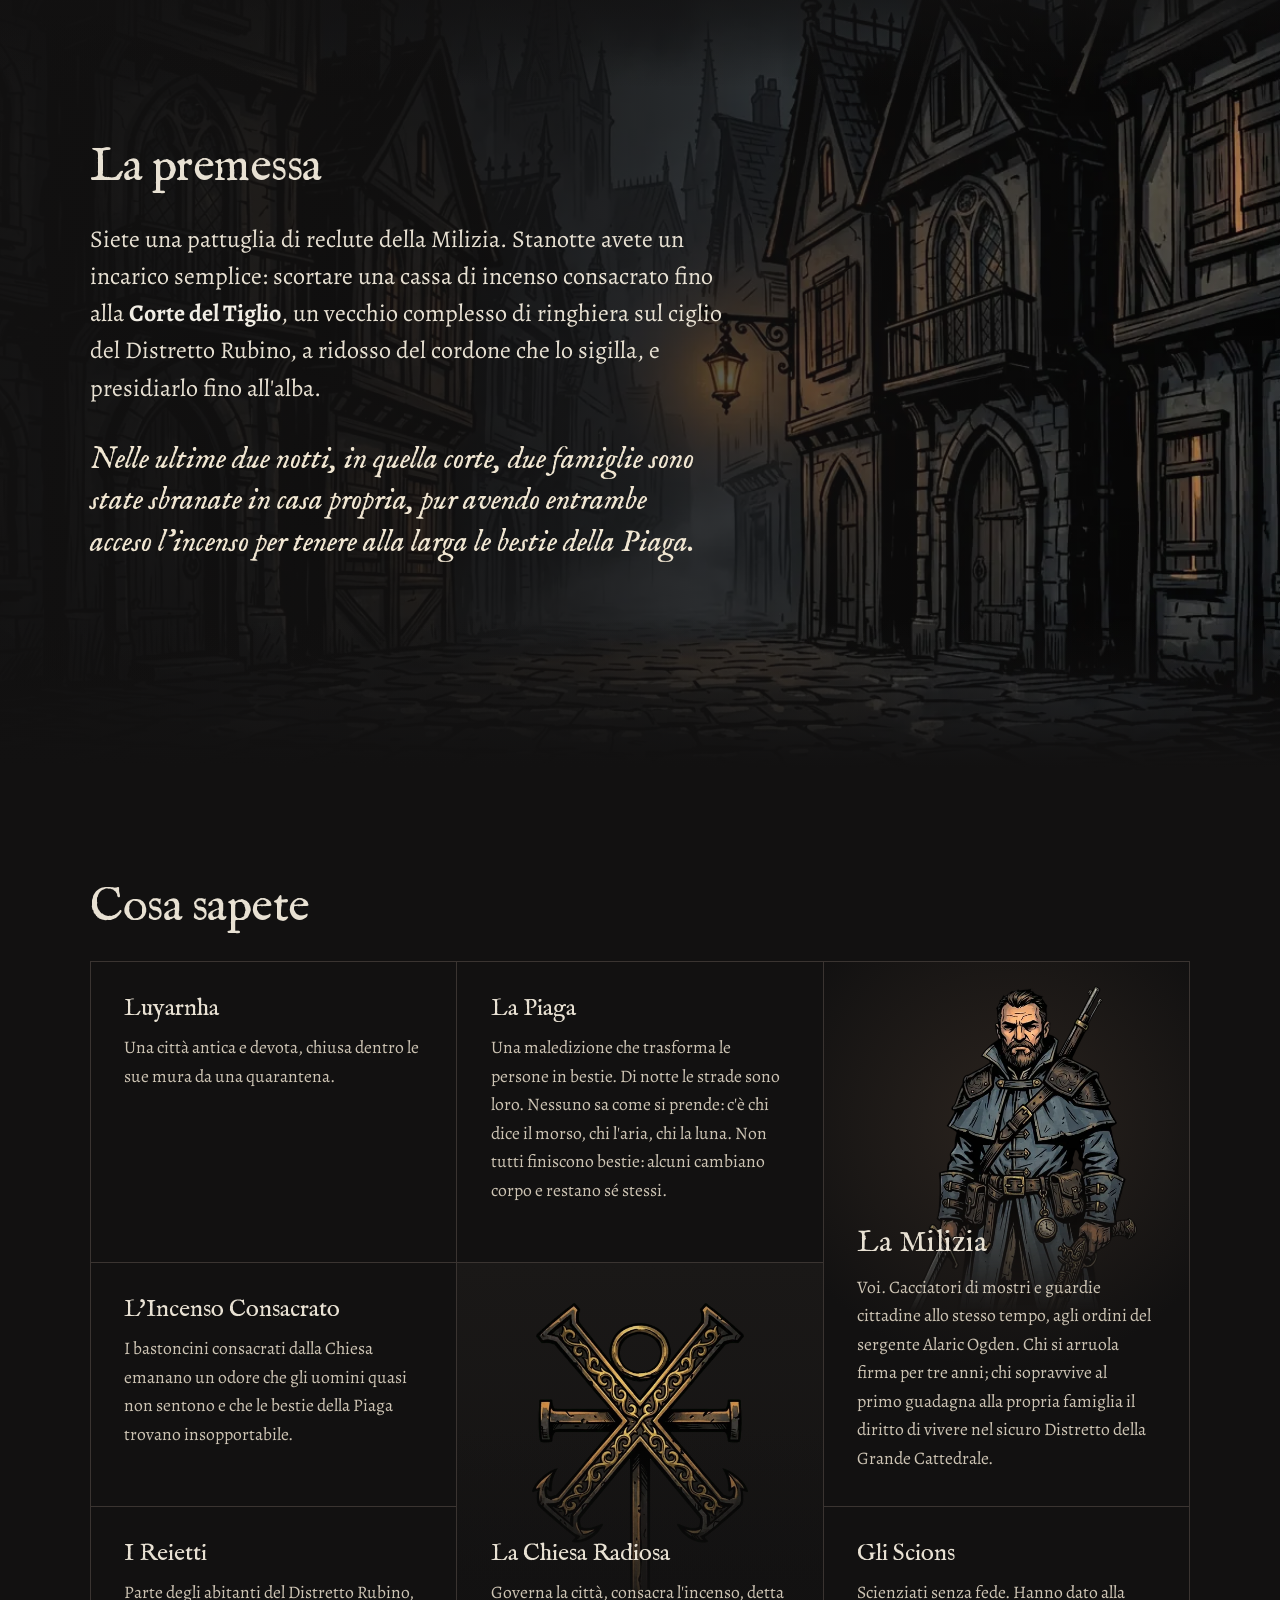
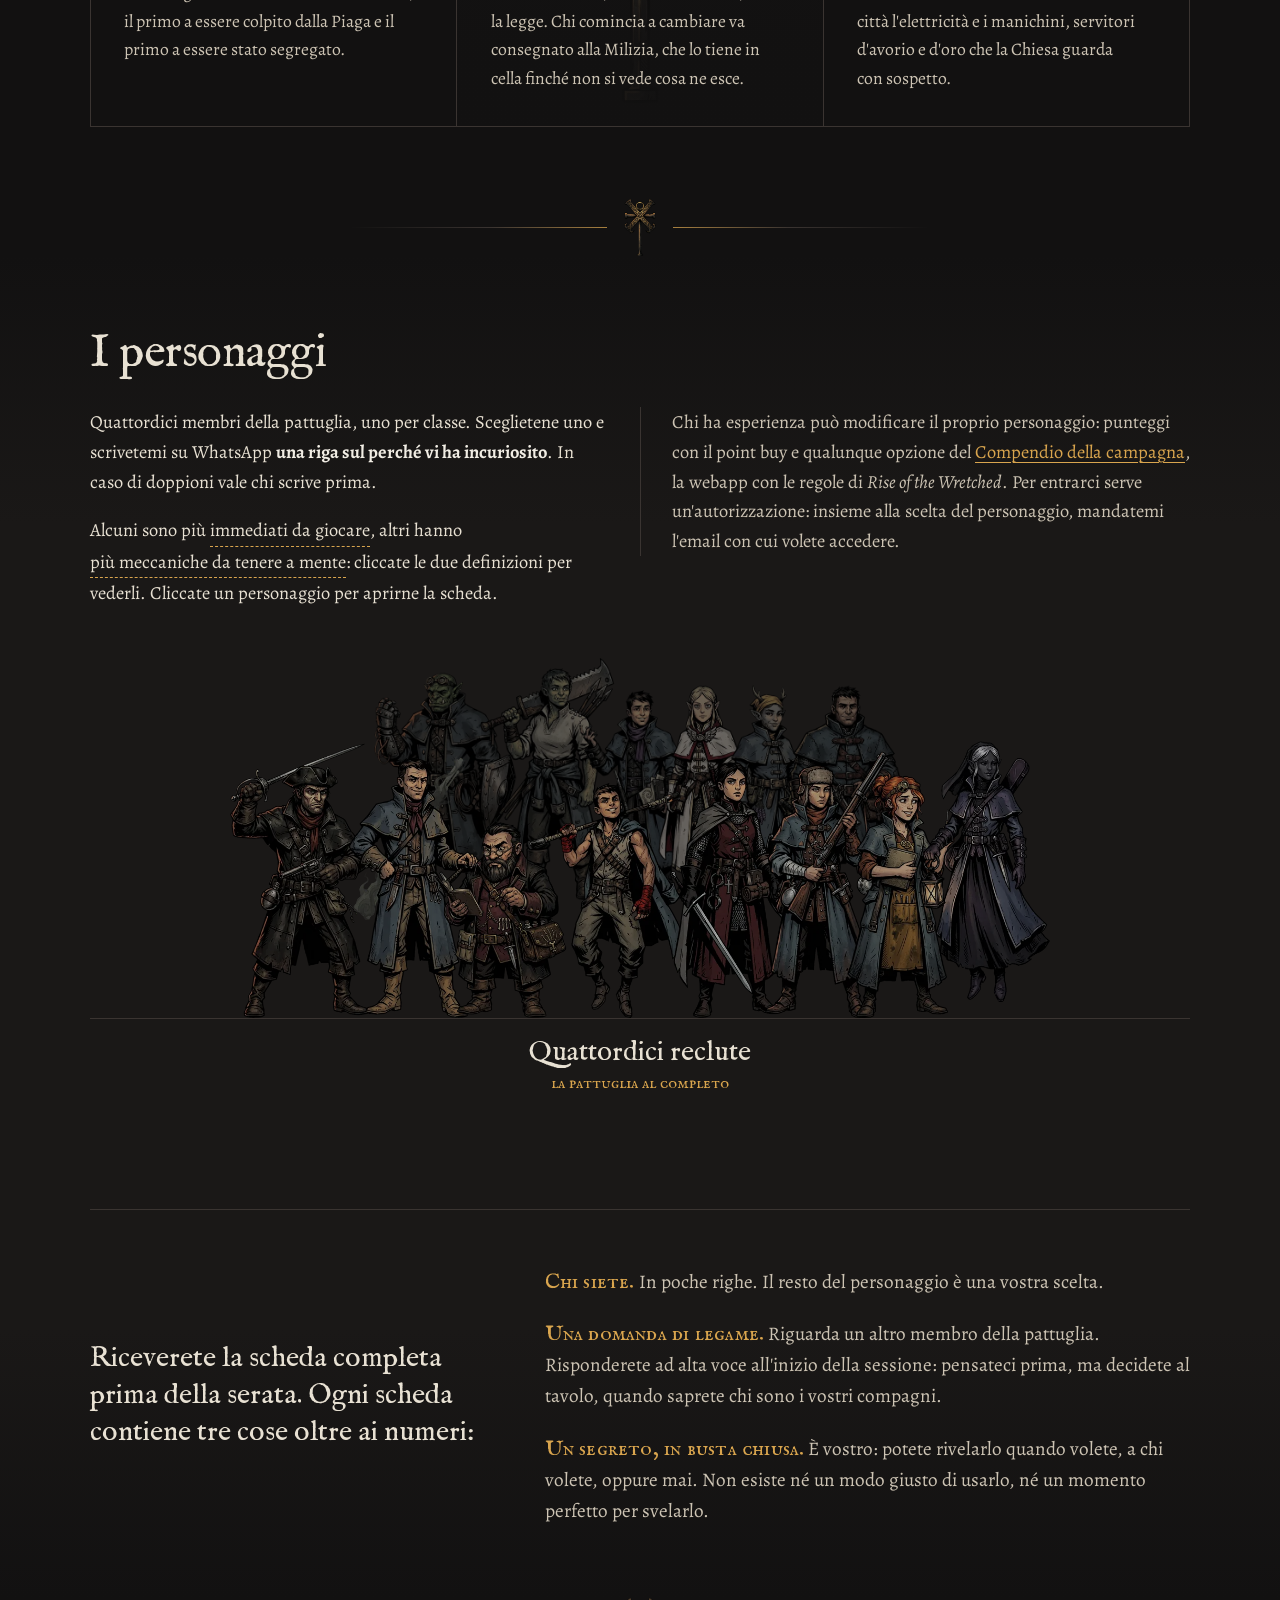
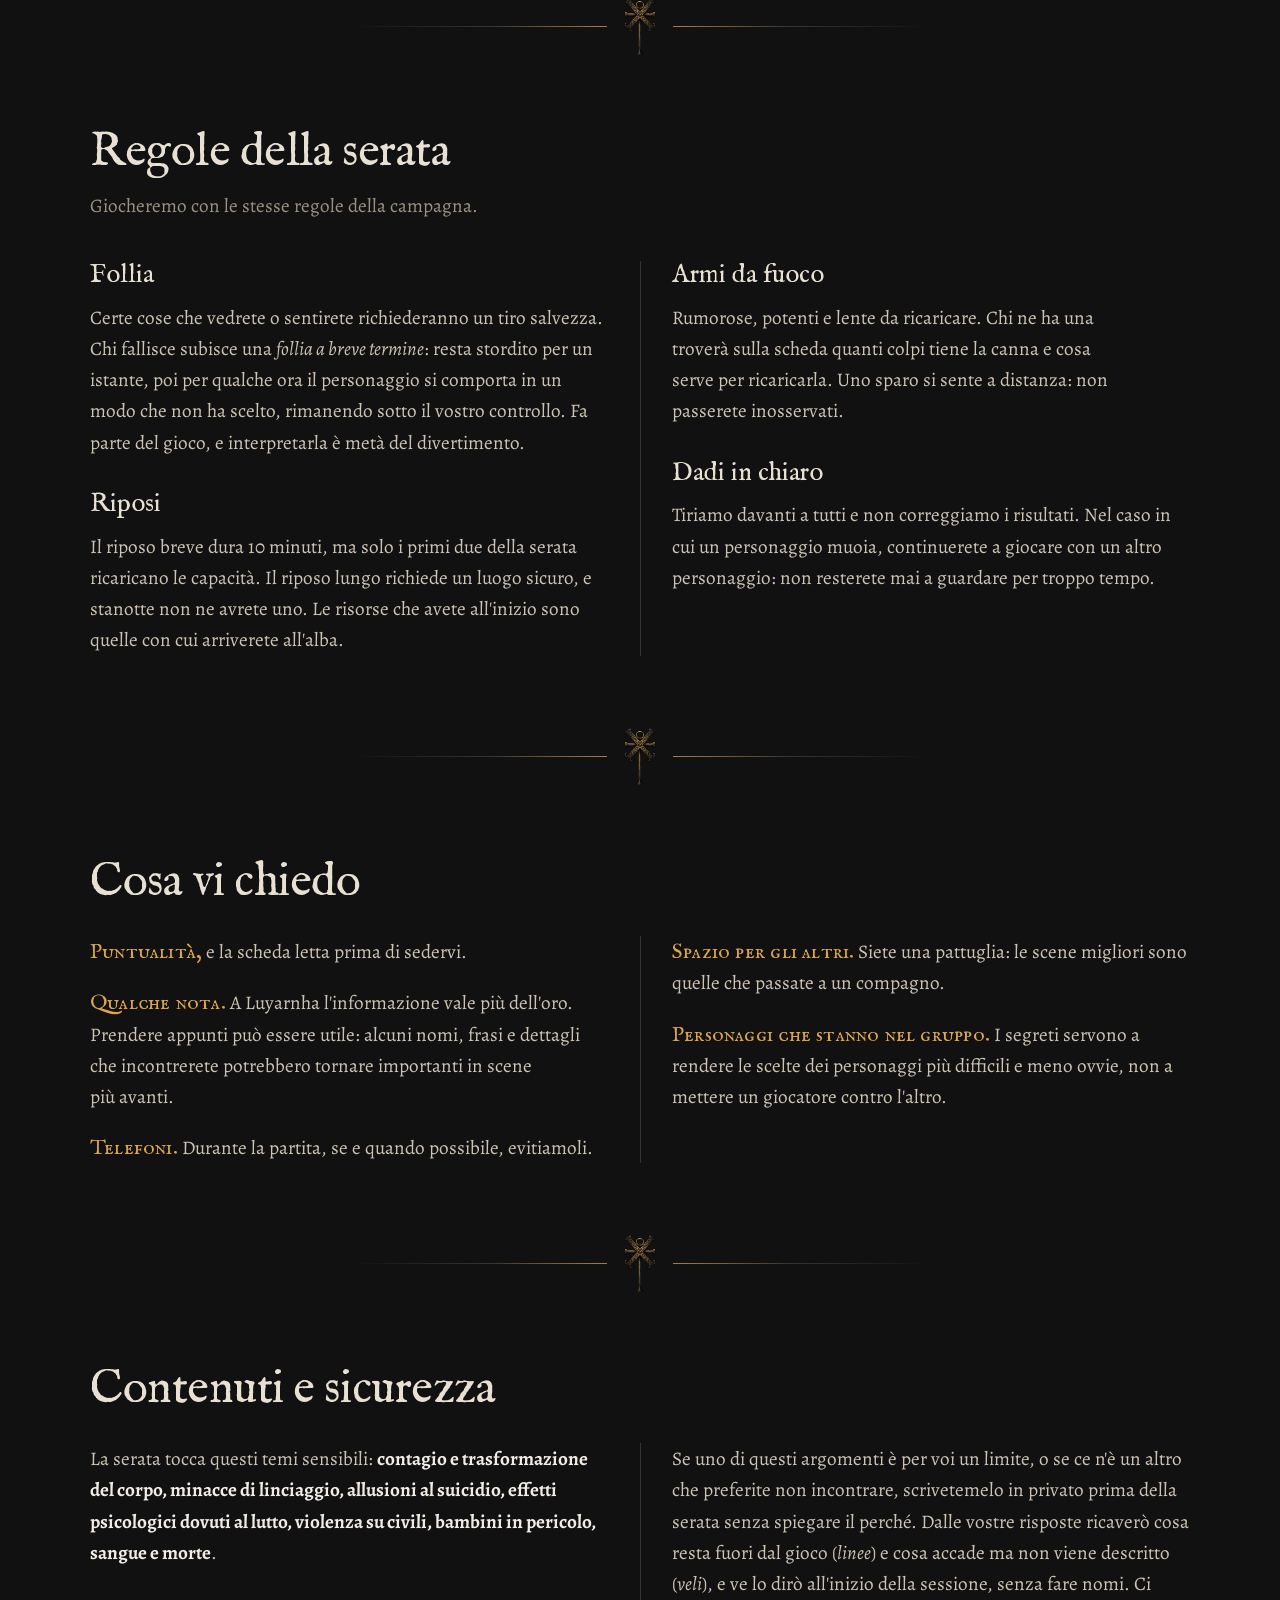
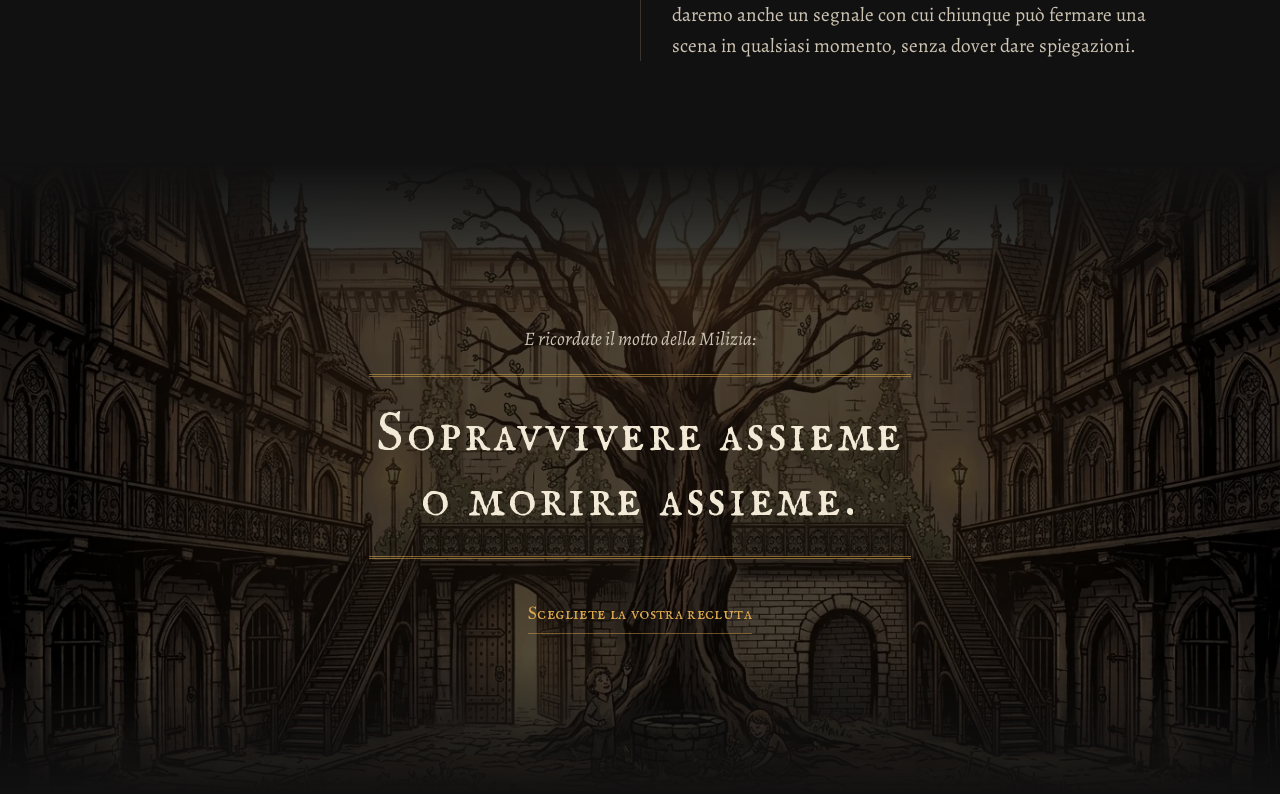
==== commit 63b5c22c: "Separatori di sezione: l'Innarda con i filetti che si scaldano - Quattro separatori tra le sezioni s" ====
--- a/index.html
+++ b/index.html
@@ -117,6 +117,8 @@
       </article>
     </div>
   </section>
+
+  <div class="sep" aria-hidden="true"><img src="assets/img/innarda.webp" alt="" width="380" height="705" loading="lazy" decoding="async"></div>
 
   <section class="cast" id="personaggi" aria-labelledby="personaggi-titolo">
     <div class="wrap">
@@ -279,6 +281,8 @@
     </div>
   </section>
 
+  <div class="sep" aria-hidden="true"><img src="assets/img/innarda.webp" alt="" width="380" height="705" loading="lazy" decoding="async"></div>
+
   <section class="rules wrap" id="regole" aria-labelledby="regole-titolo">
     <div class="rules__head">
       <h2 id="regole-titolo" class="h2">Regole della serata</h2>
@@ -303,6 +307,8 @@
       </article>
     </div>
   </section>
+
+  <div class="sep" aria-hidden="true"><img src="assets/img/innarda.webp" alt="" width="380" height="705" loading="lazy" decoding="async"></div>
 
   <section class="asks wrap" aria-labelledby="chiedo-titolo">
     <div class="asks__col">
@@ -316,6 +322,8 @@
       </ul>
     </div>
   </section>
+
+  <div class="sep" aria-hidden="true"><img src="assets/img/innarda.webp" alt="" width="380" height="705" loading="lazy" decoding="async"></div>
 
   <section class="safety wrap" id="sicurezza" aria-labelledby="sicurezza-titolo">
     <div class="safety__inner duo">
--- a/assets/style.css
+++ b/assets/style.css
@@ -424,6 +424,7 @@
 .asks { padding-block: clamp(2.5rem, 5vw, 4rem) clamp(3.5rem, 7vw, 6rem); }
 .asks__list { list-style: none; margin: 0; padding: 0; max-width: 46rem; }
 .asks__list li { color: var(--text-2); margin-bottom: 1.25rem; break-inside: avoid; }
+.asks__list li:last-child { margin-bottom: 0; }
 @media (min-width: 961px) {
   .asks__list { max-width: none; column-count: 2; column-gap: clamp(2.5rem, 5vw, 4.5rem); column-rule: 1px solid var(--line); }
 }
@@ -433,6 +434,16 @@
 .safety__inner { max-width: 46rem; }
 @media (min-width: 961px) { .safety__inner.duo { max-width: none; } }
 .safety__inner p { color: var(--text-2); }
+
+/* Separatore tra le sezioni senza illustrazione: l'Innarda, con i filetti che si scaldano vicino al simbolo */
+.sep { display: flex; align-items: center; justify-content: center; gap: 1.1rem; padding-inline: var(--gutter); }
+/* Lo spazio lo decide il separatore: uguale sopra e sotto, qualunque sezione abbia accanto */
+section:has(+ .sep) { padding-bottom: clamp(3rem, 6vw, 4.5rem); }
+.sep + section { padding-top: clamp(3rem, 6vw, 4.5rem); }
+.sep img { height: 3.6rem; width: auto; flex: none; }
+.sep::before, .sep::after { content: ""; height: 1px; width: min(16rem, 28vw); }
+.sep::before { background: linear-gradient(to left, rgb(217 165 78 / .75), var(--line) 45%, transparent); }
+.sep::after { background: linear-gradient(to right, rgb(217 165 78 / .75), var(--line) 45%, transparent); }
 
 /* Motto: l'immagine sfuma da sé, senza filetto */
 .motto { position: relative; isolation: isolate; overflow: hidden; text-align: center; padding-block: clamp(6rem, 14vw, 10rem); }
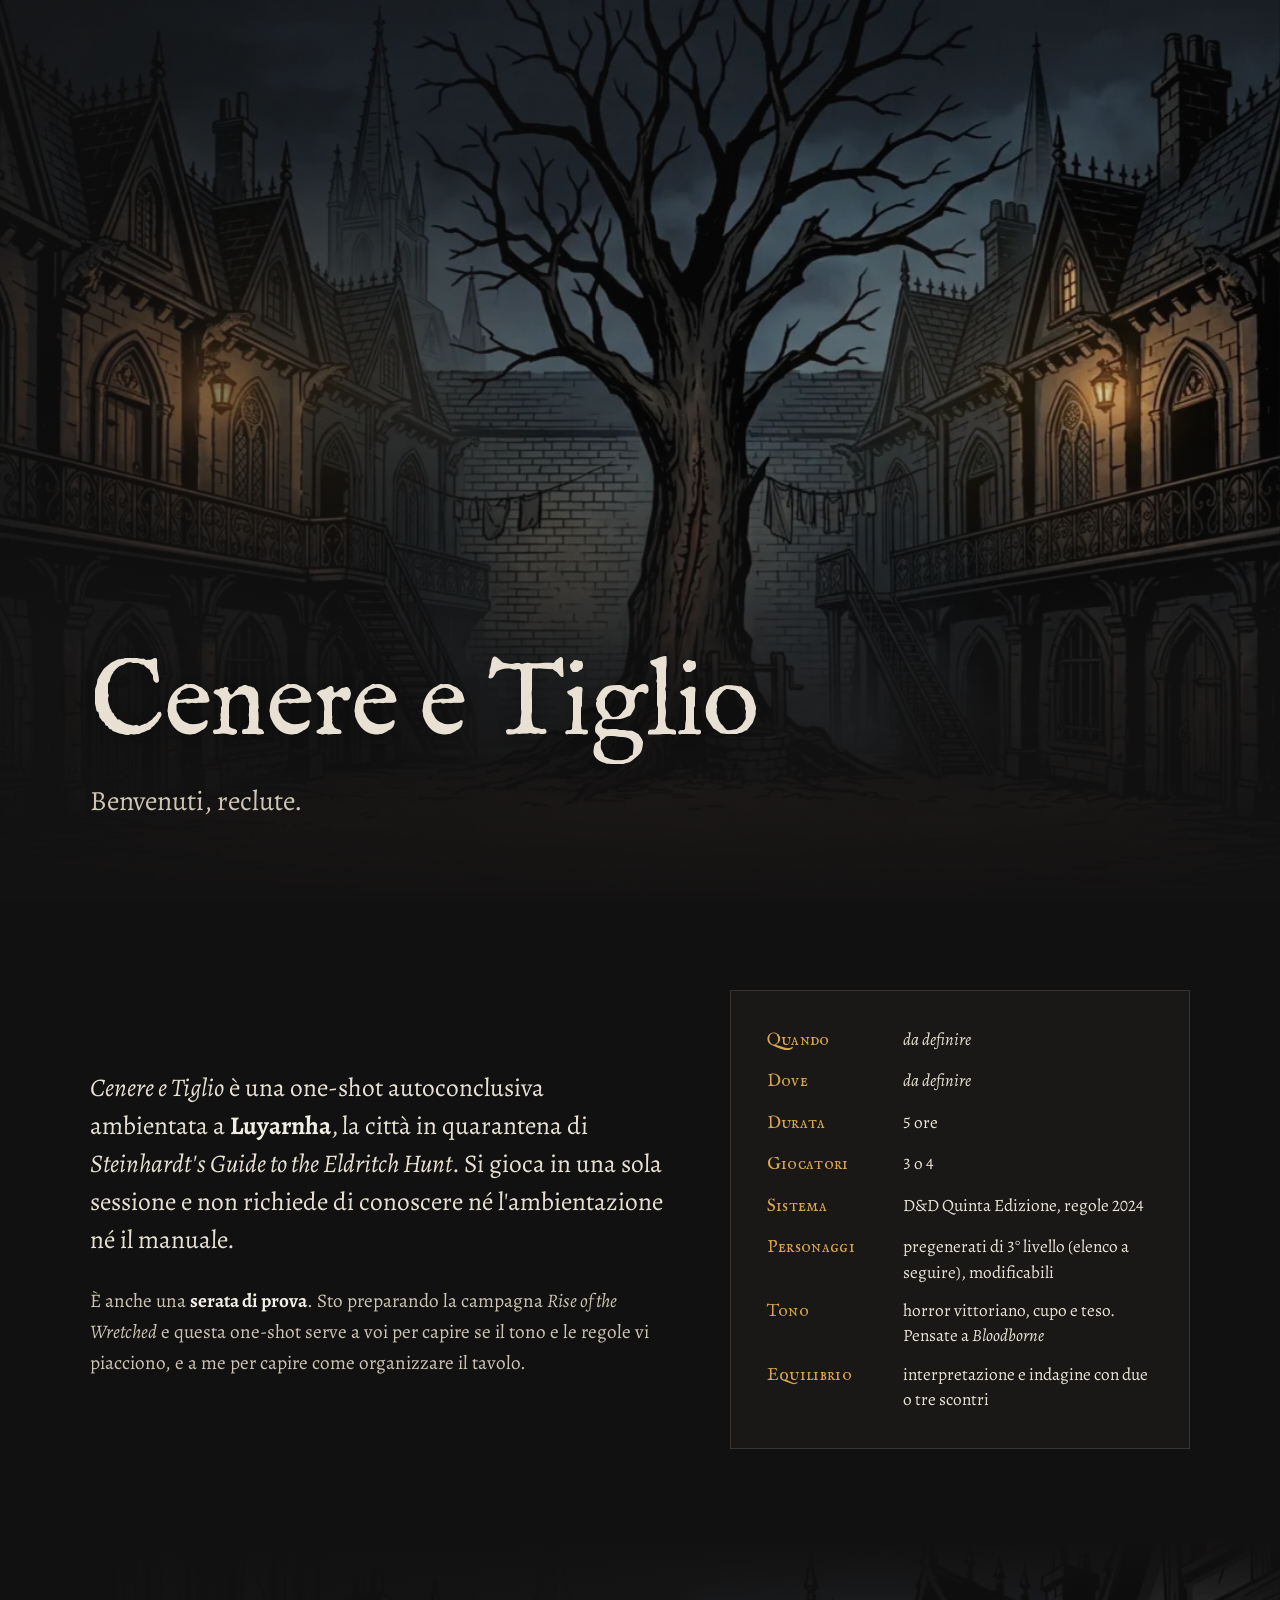
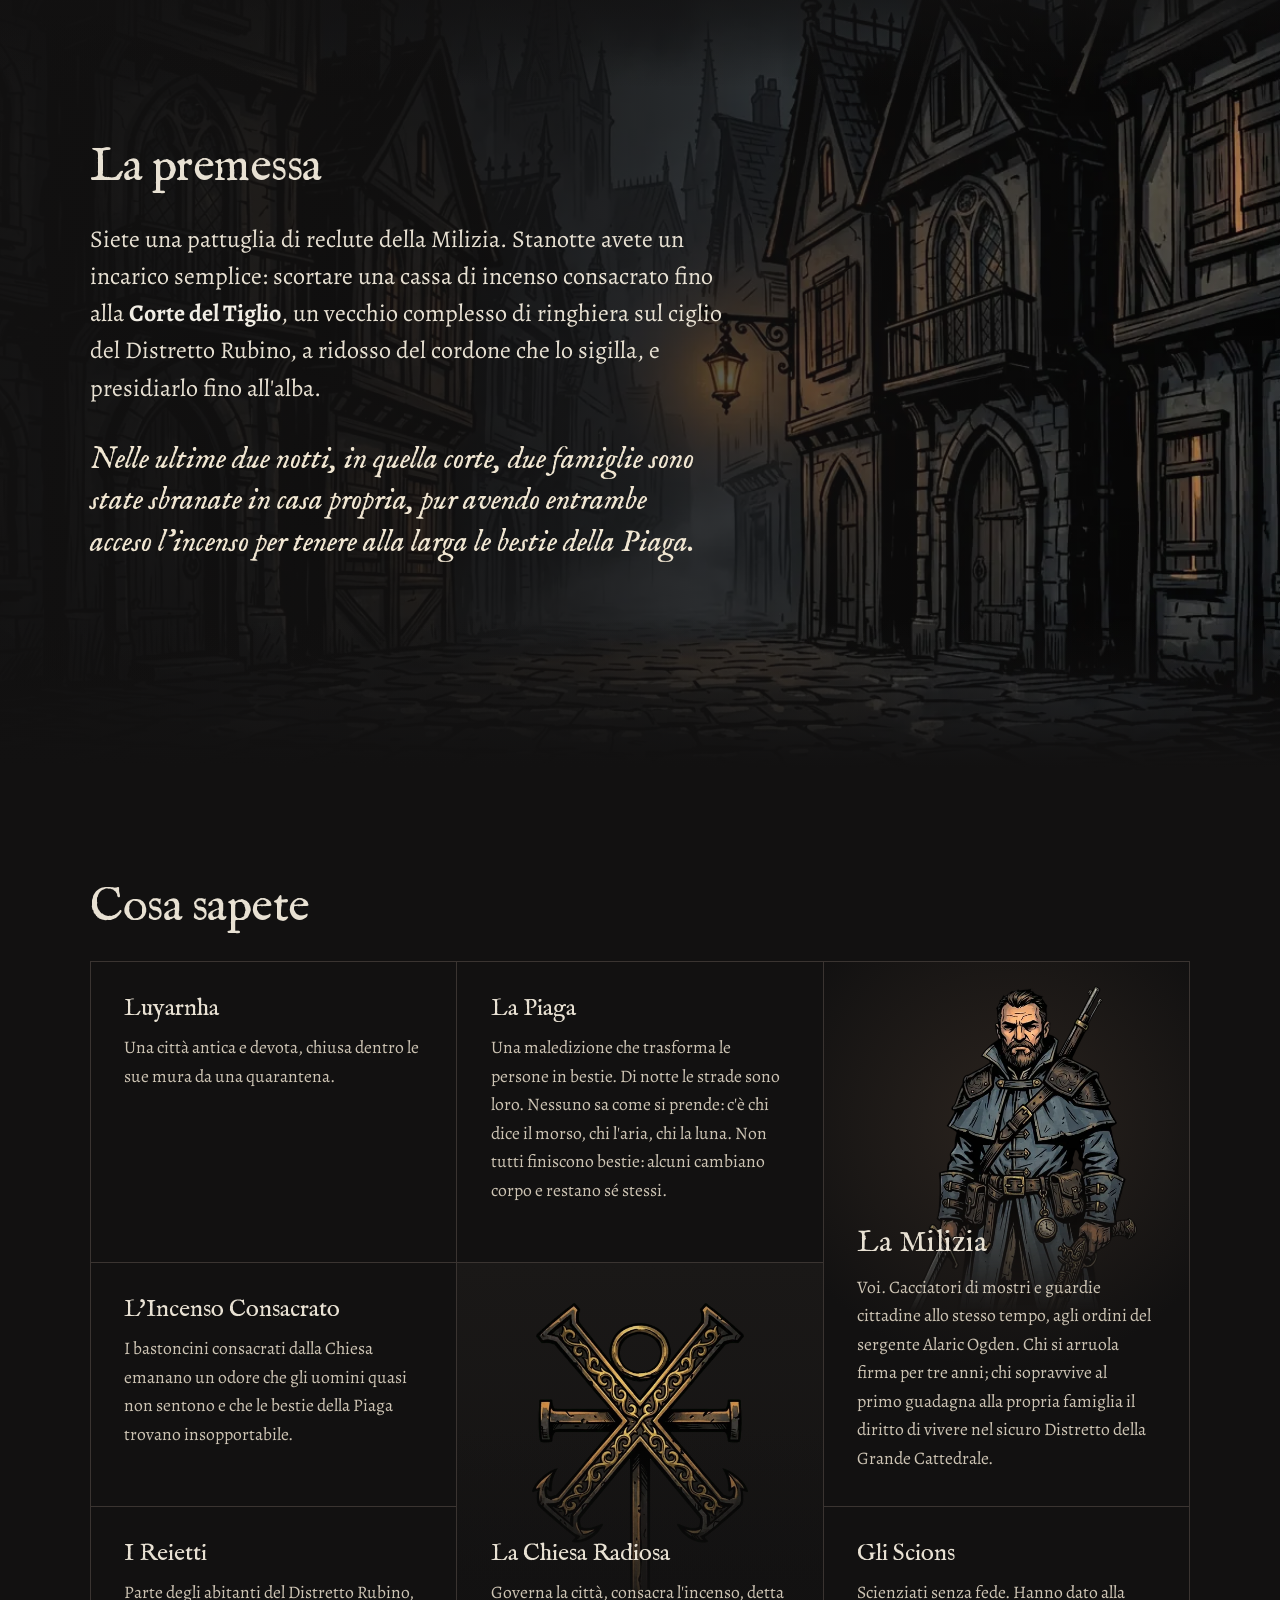
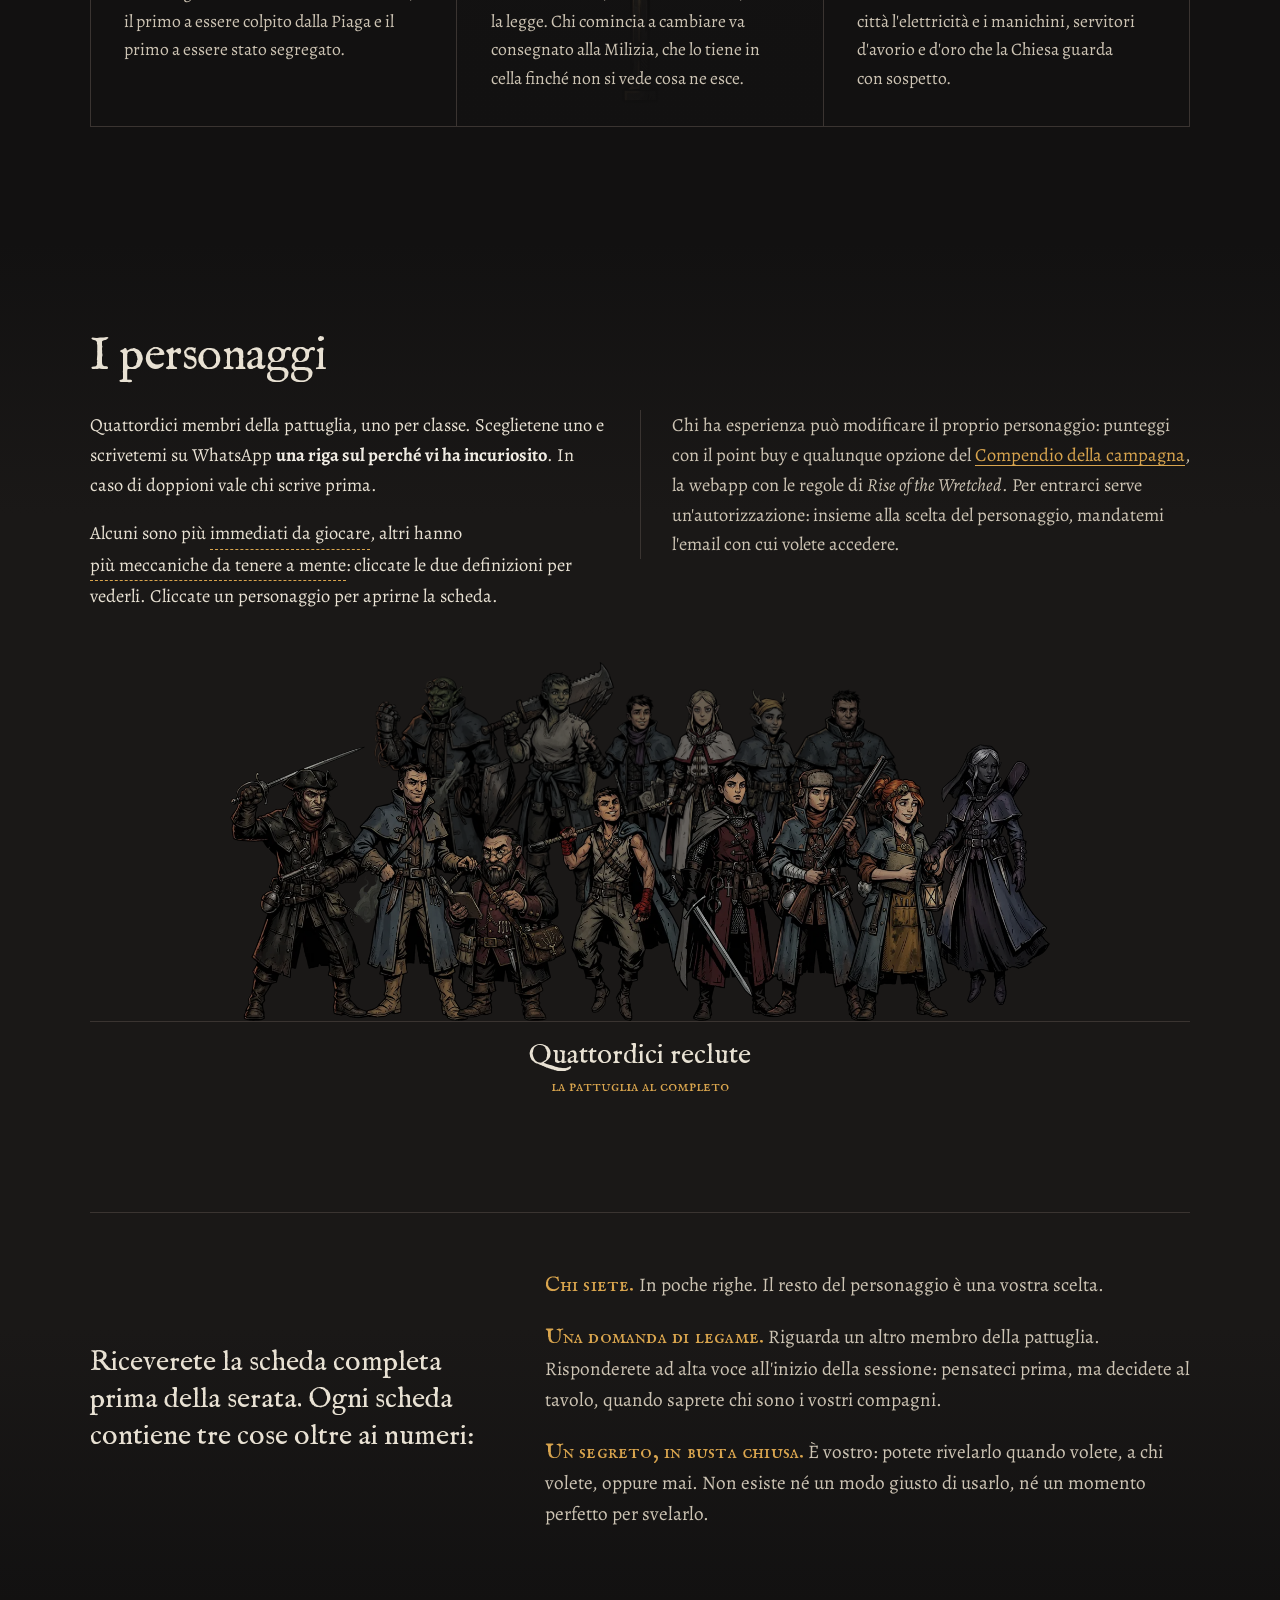
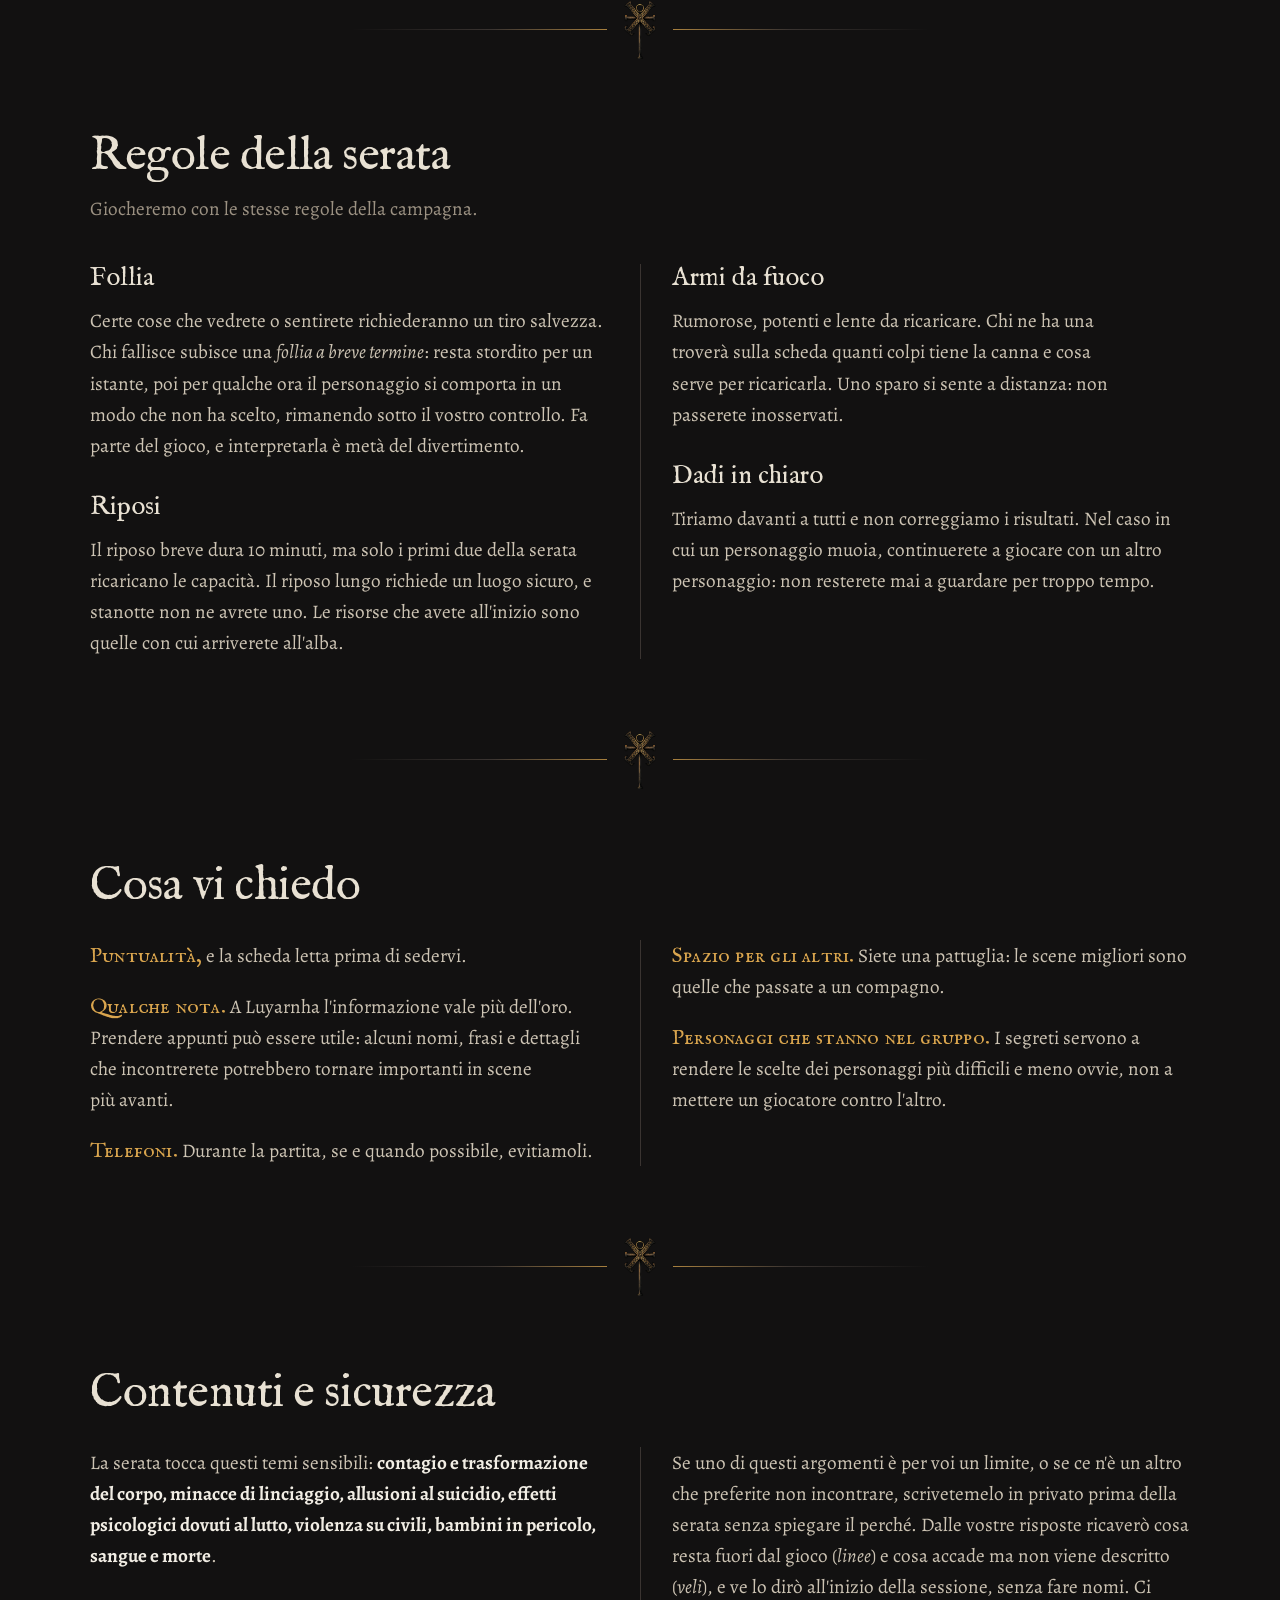
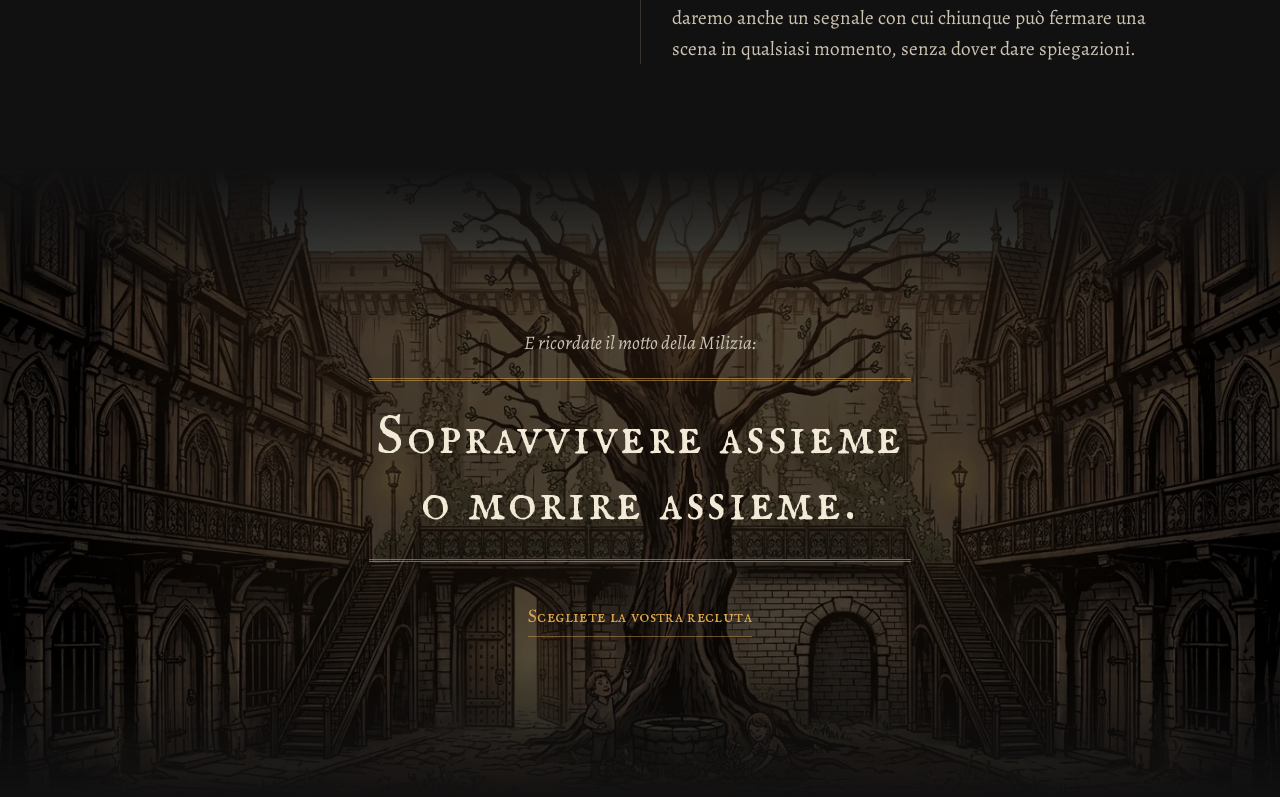
==== commit be5c4569: "Tolto il separatore tra Cosa sapete e I personaggi Co-Authored-By: Claude Opus 5.5 <noreply@anthropi" ====
--- a/index.html
+++ b/index.html
@@ -117,8 +117,6 @@
       </article>
     </div>
   </section>
-
-  <div class="sep" aria-hidden="true"><img src="assets/img/innarda.webp" alt="" width="380" height="705" loading="lazy" decoding="async"></div>
 
   <section class="cast" id="personaggi" aria-labelledby="personaggi-titolo">
     <div class="wrap">
